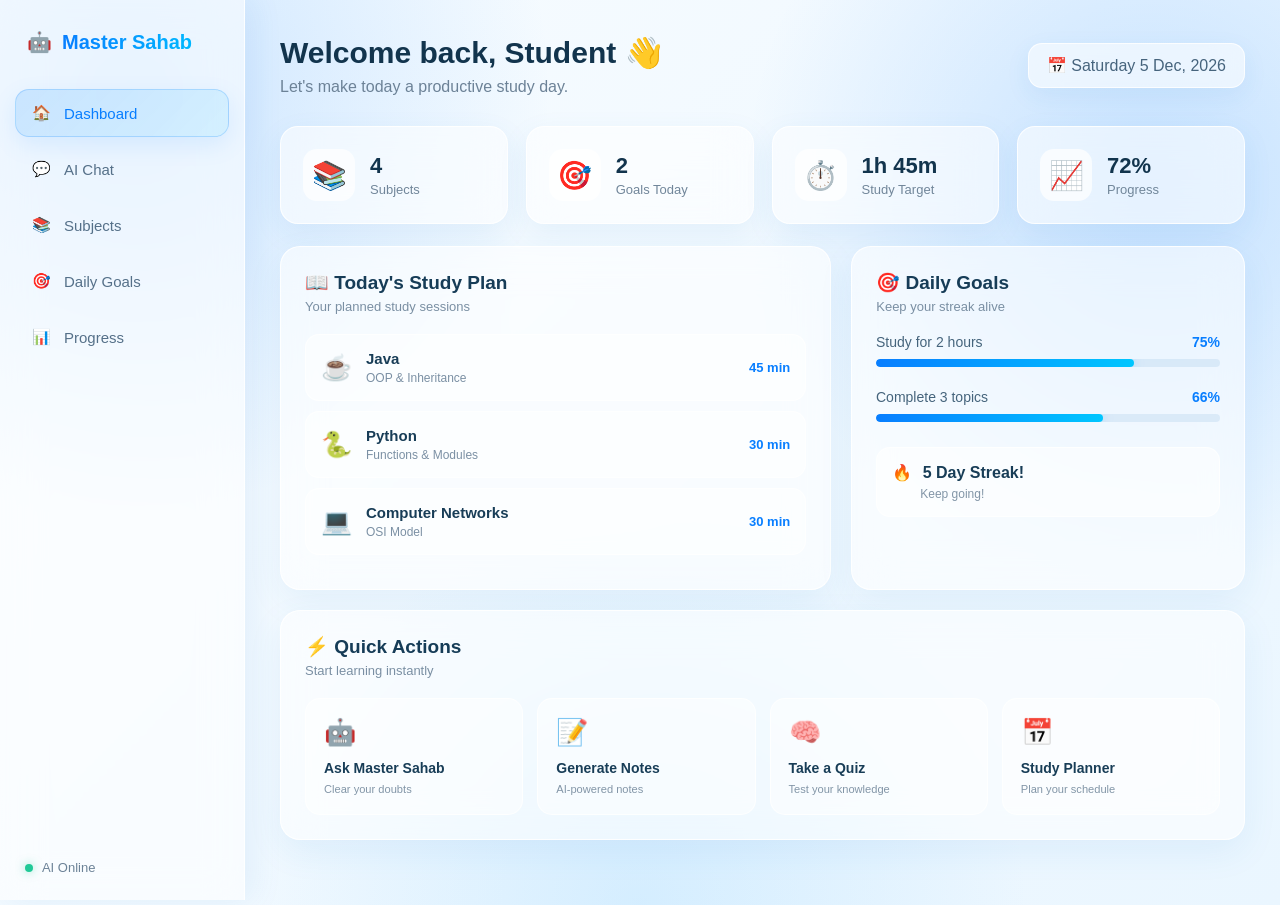
==== frontend/index.html @ d3a6ce85 "Initial commit - Master Sahab AI Student Assistant" ====
<!DOCTYPE html>
<html lang="en">
<head>
    <meta charset="UTF-8">
    <meta name="viewport" content="width=device-width, initial-scale=1.0">
    <title>Master Sahab - AI Student Assistant</title>
    <link rel="stylesheet" href="style.css">
</head>

<body>

<div class="app">

    <!-- SIDEBAR -->
    <aside class="sidebar">

        <div class="logo">
            🤖
            <span>Master Sahab</span>
        </div>

        <nav>
            <button class="nav-item active" onclick="showPage('dashboard', this)">
                🏠 <span>Dashboard</span>
            </button>

            <button class="nav-item" onclick="showPage('chat', this)">
                💬 <span>AI Chat</span>
            </button>

            <button class="nav-item" onclick="showPage('subjects', this)">
                📚 <span>Subjects</span>
            </button>

            <button class="nav-item" onclick="showPage('goals', this)">
                🎯 <span>Daily Goals</span>
            </button>

            <button class="nav-item" onclick="showPage('progress', this)">
                📊 <span>Progress</span>
            </button>
        </nav>

        <div class="sidebar-bottom">
            <div class="online-small">
                <span></span> AI Online
            </div>
        </div>

    </aside>


    <!-- MAIN CONTENT -->
    <main class="main-content">

        <!-- DASHBOARD -->
        <section id="dashboard-page" class="page active-page">

            <header class="dashboard-header">
                <div>
                    <h1>Welcome back, Student 👋</h1>
                    <p>Let's make today a productive study day.</p>
                </div>

                <div class="date-box">
                    📅 <span id="today-date"></span>
                </div>
            </header>


            <!-- STAT CARDS -->
            <div class="stats-grid">

                <div class="stat-card">
                    <div class="stat-icon">📚</div>
                    <div>
                        <h3>4</h3>
                        <p>Subjects</p>
                    </div>
                </div>

                <div class="stat-card">
                    <div class="stat-icon">🎯</div>
                    <div>
                        <h3>2</h3>
                        <p>Goals Today</p>
                    </div>
                </div>

                <div class="stat-card">
                    <div class="stat-icon">⏱️</div>
                    <div>
                        <h3>1h 45m</h3>
                        <p>Study Target</p>
                    </div>
                </div>

                <div class="stat-card">
                    <div class="stat-icon">📈</div>
                    <div>
                        <h3>72%</h3>
                        <p>Progress</p>
                    </div>
                </div>

            </div>


            <!-- DASHBOARD GRID -->
            <div class="dashboard-grid">

                <!-- TODAY PLAN -->
                <div class="dashboard-card study-plan">

                    <div class="card-header">
                        <div>
                            <h2>📖 Today's Study Plan</h2>
                            <p>Your planned study sessions</p>
                        </div>
                    </div>

                    <div class="study-item">
                        <div class="subject-icon">☕</div>
                        <div class="study-info">
                            <h3>Java</h3>
                            <p>OOP & Inheritance</p>
                        </div>
                        <div class="study-time">45 min</div>
                    </div>

                    <div class="study-item">
                        <div class="subject-icon">🐍</div>
                        <div class="study-info">
                            <h3>Python</h3>
                            <p>Functions & Modules</p>
                        </div>
                        <div class="study-time">30 min</div>
                    </div>

                    <div class="study-item">
                        <div class="subject-icon">💻</div>
                        <div class="study-info">
                            <h3>Computer Networks</h3>
                            <p>OSI Model</p>
                        </div>
                        <div class="study-time">30 min</div>
                    </div>

                </div>


                <!-- DAILY GOALS -->
                <div class="dashboard-card">

                    <div class="card-header">
                        <div>
                            <h2>🎯 Daily Goals</h2>
                            <p>Keep your streak alive</p>
                        </div>
                    </div>

                    <div class="goal">
                        <div class="goal-top">
                            <span>Study for 2 hours</span>
                            <strong>75%</strong>
                        </div>

                        <div class="progress-bar">
                            <div class="progress-fill" style="width:75%"></div>
                        </div>
                    </div>

                    <div class="goal">
                        <div class="goal-top">
                            <span>Complete 3 topics</span>
                            <strong>66%</strong>
                        </div>

                        <div class="progress-bar">
                            <div class="progress-fill" style="width:66%"></div>
                        </div>
                    </div>

                    <div class="streak">
                        🔥 <strong>5 Day Streak!</strong>
                        <span>Keep going!</span>
                    </div>

                </div>

            </div>


            <!-- QUICK ACTIONS -->
            <div class="dashboard-card quick-actions">

                <div class="card-header">
                    <div>
                        <h2>⚡ Quick Actions</h2>
                        <p>Start learning instantly</p>
                    </div>
                </div>

                <div class="action-grid">

                    <button onclick="showPage('chat')">
                        <span>🤖</span>
                        <strong>Ask Master Sahab</strong>
                        <small>Clear your doubts</small>
                    </button>

                    <button>
                        <span>📝</span>
                        <strong>Generate Notes</strong>
                        <small>AI-powered notes</small>
                    </button>

                    <button>
                        <span>🧠</span>
                        <strong>Take a Quiz</strong>
                        <small>Test your knowledge</small>
                    </button>

                    <button>
                        <span>📅</span>
                        <strong>Study Planner</strong>
                        <small>Plan your schedule</small>
                    </button>

                </div>

            </div>

        </section>


        <!-- CHAT PAGE -->
        <section id="chat-page" class="page">

            <div class="chat-wrapper">

                <header class="chat-header">
                    <div>
                        <h1>🤖 Master Sahab</h1>
                        <p><span class="online-dot"></span> AI Tutor Online</p>
                    </div>

                    <button class="clear-btn" onclick="clearChat()">
                        🗑 Clear
                    </button>
                </header>


                <div id="chat-box" class="chat-box"></div>


                <div class="input-area">

                    <div class="plus-menu-container">

                        <button id="plus-btn" class="plus-btn"
                            onclick="togglePlusMenu()">+</button>

                        <div id="plus-menu" class="plus-menu">

                            <button class="menu-option"
                                onclick="startVoiceInput(); closePlusMenu();">
                                <span class="menu-icon">🎤</span>
                                <span>Voice</span>
                            </button>

                            <button class="menu-option"
                                onclick="document.getElementById('photo-input').click(); closePlusMenu();">
                                <span class="menu-icon">📷</span>
                                <span>Photo</span>
                            </button>

                            <button class="menu-option"
                                onclick="document.getElementById('document-input').click(); closePlusMenu();">
                                <span class="menu-icon">📄</span>
                                <span>Document</span>
                            </button>

                        </div>

                    </div>


                    <input type="file"
                        id="photo-input"
                        accept="image/*"
                        hidden>

                    <input type="file"
                        id="document-input"
                        accept=".pdf,.doc,.docx,.txt"
                        hidden>


                    <input
                        type="text"
                        id="message"
                        placeholder="Ask Master Sahab anything..."
                        autocomplete="off">

                    <button id="send-btn" onclick="sendMessage()">
                        ➤
                    </button>

                </div>

            </div>

        </section>


        <!-- SUBJECTS PAGE -->
        <section id="subjects-page" class="page">

            <div class="simple-page-header">
                <h1>📚 My Subjects</h1>
                <p>Manage your subjects and topics.</p>
            </div>

            <div class="subject-grid">

                <div class="subject-card">
                    <span>☕</span>
                    <h2>Java</h2>
                    <p>12 Topics</p>
                </div>

                <div class="subject-card">
                    <span>🐍</span>
                    <h2>Python</h2>
                    <p>15 Topics</p>
                </div>

                <div class="subject-card">
                    <span>💻</span>
                    <h2>Computer Networks</h2>
                    <p>10 Topics</p>
                </div>

                <div class="subject-card">
                    <span>🗄️</span>
                    <h2>DBMS</h2>
                    <p>14 Topics</p>
                </div>

            </div>

        </section>


        <!-- GOALS PAGE -->
        <section id="goals-page" class="page">

            <div class="simple-page-header">
                <h1>🎯 Daily Goals</h1>
                <p>Track what you want to accomplish today.</p>
            </div>

            <div class="dashboard-card">

                <div class="large-goal">
                    <span>📖</span>
                    <div>
                        <h2>Study for 2 hours</h2>
                        <p>1 hour 30 minutes completed</p>
                    </div>
                    <strong>75%</strong>
                </div>

                <div class="progress-bar large">
                    <div class="progress-fill" style="width:75%"></div>
                </div>

            </div>

        </section>


        <!-- PROGRESS PAGE -->
        <section id="progress-page" class="page">

            <div class="simple-page-header">
                <h1>📊 My Progress</h1>
                <p>See how your learning is going.</p>
            </div>

            <div class="progress-cards">

                <div class="progress-stat">
                    <span>📚</span>
                    <h2>51</h2>
                    <p>Topics Completed</p>
                </div>

                <div class="progress-stat">
                    <span>⏱️</span>
                    <h2>28h</h2>
                    <p>Total Study Time</p>
                </div>

                <div class="progress-stat">
                    <span>🔥</span>
                    <h2>5</h2>
                    <p>Current Streak</p>
                </div>

            </div>

        </section>

    </main>

</div>


<script src="script.js"></script>

</body>
</html>
---- frontend/style.css ----
* {
    margin: 0;
    padding: 0;
    box-sizing: border-box;
}

body {
    font-family: "Segoe UI", Arial, sans-serif;
    color: #102a43;
    min-height: 100vh;

    /* White + Blue Background */
    background:
        radial-gradient(circle at 10% 10%, rgba(72, 160, 255, 0.25), transparent 30%),
        radial-gradient(circle at 90% 20%, rgba(0, 119, 255, 0.18), transparent 30%),
        radial-gradient(circle at 50% 100%, rgba(120, 200, 255, 0.22), transparent 35%),
        linear-gradient(135deg, #f8fcff, #eaf6ff);

    overflow-x: hidden;
}

button {
    font-family: inherit;
    cursor: pointer;
}


/* ================= APP ================= */

.app {
    display: flex;
    min-height: 100vh;
}


/* ================= SIDEBAR ================= */

.sidebar {
    width: 245px;
    min-height: 100vh;
    position: fixed;
    left: 0;
    top: 0;
    bottom: 0;

    background: rgba(255, 255, 255, 0.55);
    backdrop-filter: blur(20px);
    -webkit-backdrop-filter: blur(20px);

    border-right: 1px solid rgba(255, 255, 255, 0.8);
    box-shadow: 8px 0 30px rgba(30, 120, 200, 0.08);

    padding: 25px 15px;
    z-index: 100;
}

.logo {
    display: flex;
    align-items: center;
    gap: 10px;
    font-size: 20px;
    font-weight: 700;
    padding: 5px 12px 35px;
}

.logo span {
    background: linear-gradient(90deg, #087eff, #00b7ff);
    -webkit-background-clip: text;
    -webkit-text-fill-color: transparent;
}

nav {
    display: flex;
    flex-direction: column;
    gap: 8px;
}

.nav-item {
    border: 1px solid transparent;
    background: transparent;
    color: #557089;

    padding: 14px 16px;
    border-radius: 14px;

    text-align: left;
    font-size: 15px;

    display: flex;
    gap: 13px;
    align-items: center;

    transition: all 0.25s ease;
}

.nav-item:hover {
    background: rgba(255, 255, 255, 0.65);
    border-color: rgba(0, 140, 255, 0.15);
    color: #087eff;
    transform: translateX(3px);
}

.nav-item.active {
    background: linear-gradient(
        135deg,
        rgba(0, 132, 255, 0.15),
        rgba(0, 190, 255, 0.10)
    );

    border-color: rgba(0, 132, 255, 0.20);
    color: #087eff;

    box-shadow: 0 8px 25px rgba(0, 130, 255, 0.10);
}

.sidebar-bottom {
    position: absolute;
    bottom: 25px;
    left: 25px;
}

.online-small {
    color: #6c8297;
    font-size: 13px;
}

.online-small span {
    display: inline-block;
    width: 8px;
    height: 8px;

    background: #20c997;
    border-radius: 50%;
    margin-right: 6px;

    box-shadow: 0 0 10px rgba(32, 201, 151, 0.5);
}


/* ================= MAIN ================= */

.main-content {
    margin-left: 245px;
    width: calc(100% - 245px);
    min-height: 100vh;
    padding: 35px;
}

.page {
    display: none;
}

.active-page {
    display: block;
}


/* ================= DASHBOARD HEADER ================= */

.dashboard-header {
    display: flex;
    justify-content: space-between;
    align-items: center;
    margin-bottom: 30px;
}

.dashboard-header h1 {
    font-size: 30px;
    color: #12344d;
    margin-bottom: 8px;
}

.dashboard-header p {
    color: #6c8297;
}

.date-box {
    background: rgba(255, 255, 255, 0.55);
    backdrop-filter: blur(15px);
    -webkit-backdrop-filter: blur(15px);

    border: 1px solid rgba(255, 255, 255, 0.8);

    padding: 12px 18px;
    border-radius: 14px;

    color: #46647d;

    box-shadow: 0 8px 25px rgba(40, 130, 200, 0.08);
}


/* ================= STAT CARDS ================= */

.stats-grid {
    display: grid;
    grid-template-columns: repeat(4, 1fr);
    gap: 18px;
    margin-bottom: 22px;
}

.stat-card {
    background: rgba(255, 255, 255, 0.55);
    backdrop-filter: blur(18px);
    -webkit-backdrop-filter: blur(18px);

    border: 1px solid rgba(255, 255, 255, 0.85);

    border-radius: 18px;
    padding: 22px;

    display: flex;
    align-items: center;
    gap: 15px;

    box-shadow: 0 10px 30px rgba(40, 130, 200, 0.08);

    transition: all 0.25s ease;
}

.stat-card:hover {
    transform: translateY(-4px);
    box-shadow: 0 15px 35px rgba(40, 130, 200, 0.14);
}

.stat-icon {
    font-size: 28px;

    width: 52px;
    height: 52px;

    display: flex;
    align-items: center;
    justify-content: center;

    border-radius: 14px;

    background: rgba(255, 255, 255, 0.7);
}

.stat-card h3 {
    font-size: 22px;
    color: #12344d;
    margin-bottom: 3px;
}

.stat-card p {
    color: #71869a;
    font-size: 13px;
}


/* ================= DASHBOARD CARDS ================= */

.dashboard-grid {
    display: grid;
    grid-template-columns: 1.4fr 1fr;
    gap: 20px;
    margin-bottom: 20px;
}

.dashboard-card {
    background: rgba(255, 255, 255, 0.55);

    backdrop-filter: blur(20px);
    -webkit-backdrop-filter: blur(20px);

    border: 1px solid rgba(255, 255, 255, 0.85);

    border-radius: 20px;
    padding: 24px;

    box-shadow: 0 12px 35px rgba(40, 130, 200, 0.08);
}

.card-header {
    margin-bottom: 20px;
}

.card-header h2 {
    font-size: 19px;
    color: #163c57;
    margin-bottom: 5px;
}

.card-header p {
    color: #7a8fa3;
    font-size: 13px;
}


/* ================= STUDY PLAN ================= */

.study-item {
    display: flex;
    align-items: center;
    gap: 14px;

    padding: 15px;
    margin-bottom: 10px;

    background: rgba(255, 255, 255, 0.48);

    border: 1px solid rgba(255, 255, 255, 0.7);

    border-radius: 14px;

    transition: 0.25s;
}

.study-item:hover {
    background: rgba(255, 255, 255, 0.75);
    transform: translateX(3px);
}

.subject-icon {
    font-size: 25px;
}

.study-info {
    flex: 1;
}

.study-info h3 {
    color: #183d57;
    font-size: 15px;
    margin-bottom: 4px;
}

.study-info p {
    color: #7b90a4;
    font-size: 12px;
}

.study-time {
    color: #087eff;
    font-size: 13px;
    font-weight: 600;
}


/* ================= GOALS ================= */

.goal {
    margin-bottom: 22px;
}

.goal-top {
    display: flex;
    justify-content: space-between;

    color: #45647c;
    font-size: 14px;

    margin-bottom: 9px;
}

.goal-top strong {
    color: #087eff;
}

.progress-bar {
    height: 8px;

    background: rgba(0, 100, 180, 0.09);

    border-radius: 10px;
    overflow: hidden;
}

.progress-fill {
    height: 100%;

    background: linear-gradient(
        90deg,
        #087eff,
        #00c6ff
    );

    border-radius: 10px;

    box-shadow: 0 0 12px rgba(0, 150, 255, 0.25);
}

.streak {
    margin-top: 25px;

    padding: 15px;

    border-radius: 14px;

    background: rgba(255, 255, 255, 0.55);

    border: 1px solid rgba(255, 255, 255, 0.7);

    color: #45647c;
}

.streak strong {
    margin-left: 6px;
    color: #183d57;
}

.streak span {
    display: block;

    color: #8295a7;

    font-size: 12px;

    margin-top: 5px;
    margin-left: 28px;
}


/* ================= QUICK ACTIONS ================= */

.quick-actions {
    margin-bottom: 30px;
}

.action-grid {
    display: grid;
    grid-template-columns: repeat(4, 1fr);
    gap: 14px;
}

.action-grid button {
    border: 1px solid rgba(255, 255, 255, 0.75);

    background: rgba(255, 255, 255, 0.48);

    color: #183d57;

    padding: 18px;

    border-radius: 15px;

    text-align: left;

    transition: all 0.25s ease;
}

.action-grid button:hover {
    transform: translateY(-4px);

    background: rgba(255, 255, 255, 0.75);

    border-color: rgba(0, 130, 255, 0.2);

    box-shadow: 0 10px 25px rgba(40, 130, 200, 0.10);
}

.action-grid span {
    display: block;
    font-size: 26px;
    margin-bottom: 12px;
}

.action-grid strong {
    display: block;
    font-size: 14px;
    margin-bottom: 5px;
}

.action-grid small {
    color: #8295a7;
}


/* ================= CHAT ================= */

.chat-wrapper {
    max-width: 1000px;
    margin: auto;

    height: calc(100vh - 70px);

    display: flex;
    flex-direction: column;

    background: rgba(255, 255, 255, 0.38);

    backdrop-filter: blur(20px);
    -webkit-backdrop-filter: blur(20px);

    border: 1px solid rgba(255, 255, 255, 0.75);

    border-radius: 22px;

    padding: 10px 20px 20px;

    box-shadow: 0 15px 40px rgba(40, 130, 200, 0.10);
}

.chat-header {
    display: flex;
    justify-content: space-between;
    align-items: center;

    padding: 15px 5px 20px;
}

.chat-header h1 {
    font-size: 24px;
    color: #123b58;
}

.chat-header p {
    color: #7890a4;
    font-size: 13px;
    margin-top: 4px;
}

.online-dot {
    display: inline-block;

    width: 7px;
    height: 7px;

    background: #20c997;

    border-radius: 50%;
    margin-right: 5px;

    box-shadow: 0 0 8px rgba(32, 201, 151, 0.5);
}

.clear-btn {
    background: rgba(255, 255, 255, 0.55);

    border: 1px solid rgba(255, 255, 255, 0.8);

    color: #587188;

    padding: 9px 14px;

    border-radius: 10px;

    transition: 0.2s;
}

.clear-btn:hover {
    background: rgba(255, 255, 255, 0.8);
    color: #087eff;
}

.chat-box {
    flex: 1;

    overflow-y: auto;

    padding: 15px;
}


/* CHAT MESSAGES */

.message {
    margin-bottom: 15px;

    padding: 13px 16px;

    border-radius: 15px;

    max-width: 78%;

    line-height: 1.5;

    box-shadow: 0 5px 15px rgba(30, 100, 160, 0.05);
}

.user-message {
    margin-left: auto;

    background: linear-gradient(
        135deg,
        rgba(0, 132, 255, 0.15),
        rgba(0, 195, 255, 0.12)
    );

    border: 1px solid rgba(0, 140, 255, 0.12);

    color: #164462;
}

.bot-message {
    background: rgba(255, 255, 255, 0.65);

    border: 1px solid rgba(255, 255, 255, 0.8);

    color: #294b63;
}


/* ================= INPUT ================= */

.input-area {
    display: flex;
    gap: 10px;

    padding-top: 15px;
}

.input-area input[type="text"] {
    flex: 1;

    background: rgba(255, 255, 255, 0.62);

    backdrop-filter: blur(12px);

    border: 1px solid rgba(255, 255, 255, 0.85);

    outline: none;

    color: #183d57;

    padding: 14px;

    border-radius: 13px;

    font-size: 15px;

    box-shadow: inset 0 2px 10px rgba(50, 130, 180, 0.04);
}

.input-area input[type="text"]::placeholder {
    color: #91a4b5;
}

.input-area input[type="text"]:focus {
    border-color: rgba(0, 132, 255, 0.3);

    box-shadow:
        0 0 0 3px rgba(0, 132, 255, 0.06),
        inset 0 2px 10px rgba(50, 130, 180, 0.04);
}

#send-btn {
    width: 52px;

    border: none;

    border-radius: 13px;

    background: linear-gradient(
        135deg,
        #087eff,
        #00b9ff
    );

    color: white;

    font-size: 20px;

    box-shadow: 0 8px 20px rgba(0, 130, 255, 0.20);

    transition: 0.2s;
}

#send-btn:hover {
    transform: translateY(-2px);

    box-shadow: 0 12px 25px rgba(0, 130, 255, 0.28);
}


/* ================= PLUS MENU ================= */

.plus-menu-container {
    position: relative;
}

.plus-btn {
    width: 48px;
    height: 48px;

    border-radius: 13px;

    border: 1px solid rgba(255, 255, 255, 0.8);

    background: rgba(255, 255, 255, 0.60);

    color: #087eff;

    font-size: 26px;

    transition: 0.2s;
}

.plus-btn:hover {
    background: rgba(255, 255, 255, 0.85);

    transform: rotate(90deg);
}

.plus-menu {
    position: absolute;

    bottom: 58px;
    left: 0;

    width: 160px;

    padding: 8px;

    background: rgba(255, 255, 255, 0.88);

    backdrop-filter: blur(20px);
    -webkit-backdrop-filter: blur(20px);

    border: 1px solid rgba(255, 255, 255, 0.9);

    border-radius: 14px;

    display: none;

    box-shadow: 0 15px 40px rgba(30, 100, 160, 0.15);
}

.plus-menu.show {
    display: block;
}

.menu-option {
    width: 100%;

    border: none;

    background: transparent;

    color: #31546d;

    padding: 11px;

    border-radius: 9px;

    display: flex;

    align-items: center;

    gap: 10px;

    text-align: left;
}

.menu-option:hover {
    background: rgba(0, 132, 255, 0.08);

    color: #087eff;
}

.menu-icon {
    font-size: 18px;
}


/* ================= OTHER PAGES ================= */

.simple-page-header {
    margin-bottom: 30px;
}

.simple-page-header h1 {
    font-size: 30px;
    color: #123b58;
    margin-bottom: 8px;
}

.simple-page-header p {
    color: #71869a;
}

.subject-grid {
    display: grid;

    grid-template-columns: repeat(4, 1fr);

    gap: 18px;
}

.subject-card {
    background: rgba(255, 255, 255, 0.55);

    backdrop-filter: blur(18px);

    border: 1px solid rgba(255, 255, 255, 0.85);

    border-radius: 18px;

    padding: 25px;

    box-shadow: 0 10px 30px rgba(40, 130, 200, 0.08);

    transition: 0.25s;
}

.subject-card:hover {
    transform: translateY(-4px);
}

.subject-card span {
    font-size: 35px;
}

.subject-card h2 {
    margin: 15px 0 7px;

    font-size: 18px;

    color: #183d57;
}

.subject-card p {
    color: #7b90a4;

    font-size: 13px;
}


/* ================= GOALS PAGE ================= */

.large-goal {
    display: flex;

    align-items: center;

    gap: 18px;

    margin-bottom: 20px;
}

.large-goal span {
    font-size: 35px;
}

.large-goal div {
    flex: 1;
}

.large-goal h2 {
    font-size: 18px;

    color: #183d57;

    margin-bottom: 5px;
}

.large-goal p {
    color: #7b90a4;

    font-size: 13px;
}

.large-goal strong {
    color: #087eff;

    font-size: 18px;
}

.progress-bar.large {
    height: 12px;
}


/* ================= PROGRESS ================= */

.progress-cards {
    display: grid;

    grid-template-columns: repeat(3, 1fr);

    gap: 20px;
}

.progress-stat {
    background: rgba(255, 255, 255, 0.55);

    backdrop-filter: blur(18px);

    border: 1px solid rgba(255, 255, 255, 0.85);

    border-radius: 18px;

    padding: 30px;

    text-align: center;

    box-shadow: 0 10px 30px rgba(40, 130, 200, 0.08);
}

.progress-stat span {
    font-size: 35px;
}

.progress-stat h2 {
    font-size: 30px;

    color: #123b58;

    margin: 12px 0 5px;
}

.progress-stat p {
    color: #7b90a4;
}


/* ================= SCROLLBAR ================= */

::-webkit-scrollbar {
    width: 7px;
}

::-webkit-scrollbar-track {
    background: transparent;
}

::-webkit-scrollbar-thumb {
    background: rgba(0, 130, 255, 0.20);
    border-radius: 10px;
}


/* ================= MOBILE ================= */

@media (max-width: 900px) {

    .sidebar {
        width: 75px;
    }

    .logo span,
    .nav-item span {
        display: none;
    }

    .logo {
        justify-content: center;

        padding-left: 0;
        padding-right: 0;
    }

    .nav-item {
        justify-content: center;

        font-size: 20px;
    }

    .main-content {
        margin-left: 75px;

        width: calc(100% - 75px);

        padding: 20px;
    }

    .stats-grid {
        grid-template-columns: repeat(2, 1fr);
    }

    .dashboard-grid {
        grid-template-columns: 1fr;
    }

    .action-grid {
        grid-template-columns: repeat(2, 1fr);
    }

    .subject-grid {
        grid-template-columns: repeat(2, 1fr);
    }
}


@media (max-width: 600px) {

    .main-content {
        padding: 12px;
    }

    .dashboard-header {
        display: block;
    }

    .dashboard-header h1 {
        font-size: 24px;
    }

    .date-box {
        margin-top: 15px;

        display: inline-block;
    }

    .stats-grid {
        grid-template-columns: 1fr;
    }

    .action-grid,
    .subject-grid,
    .progress-cards {
        grid-template-columns: 1fr;
    }

    .chat-wrapper {
        height: calc(100vh - 25px);

        padding-left: 10px;
        padding-right: 10px;
    }

    .message {
        max-width: 90%;
    }
}
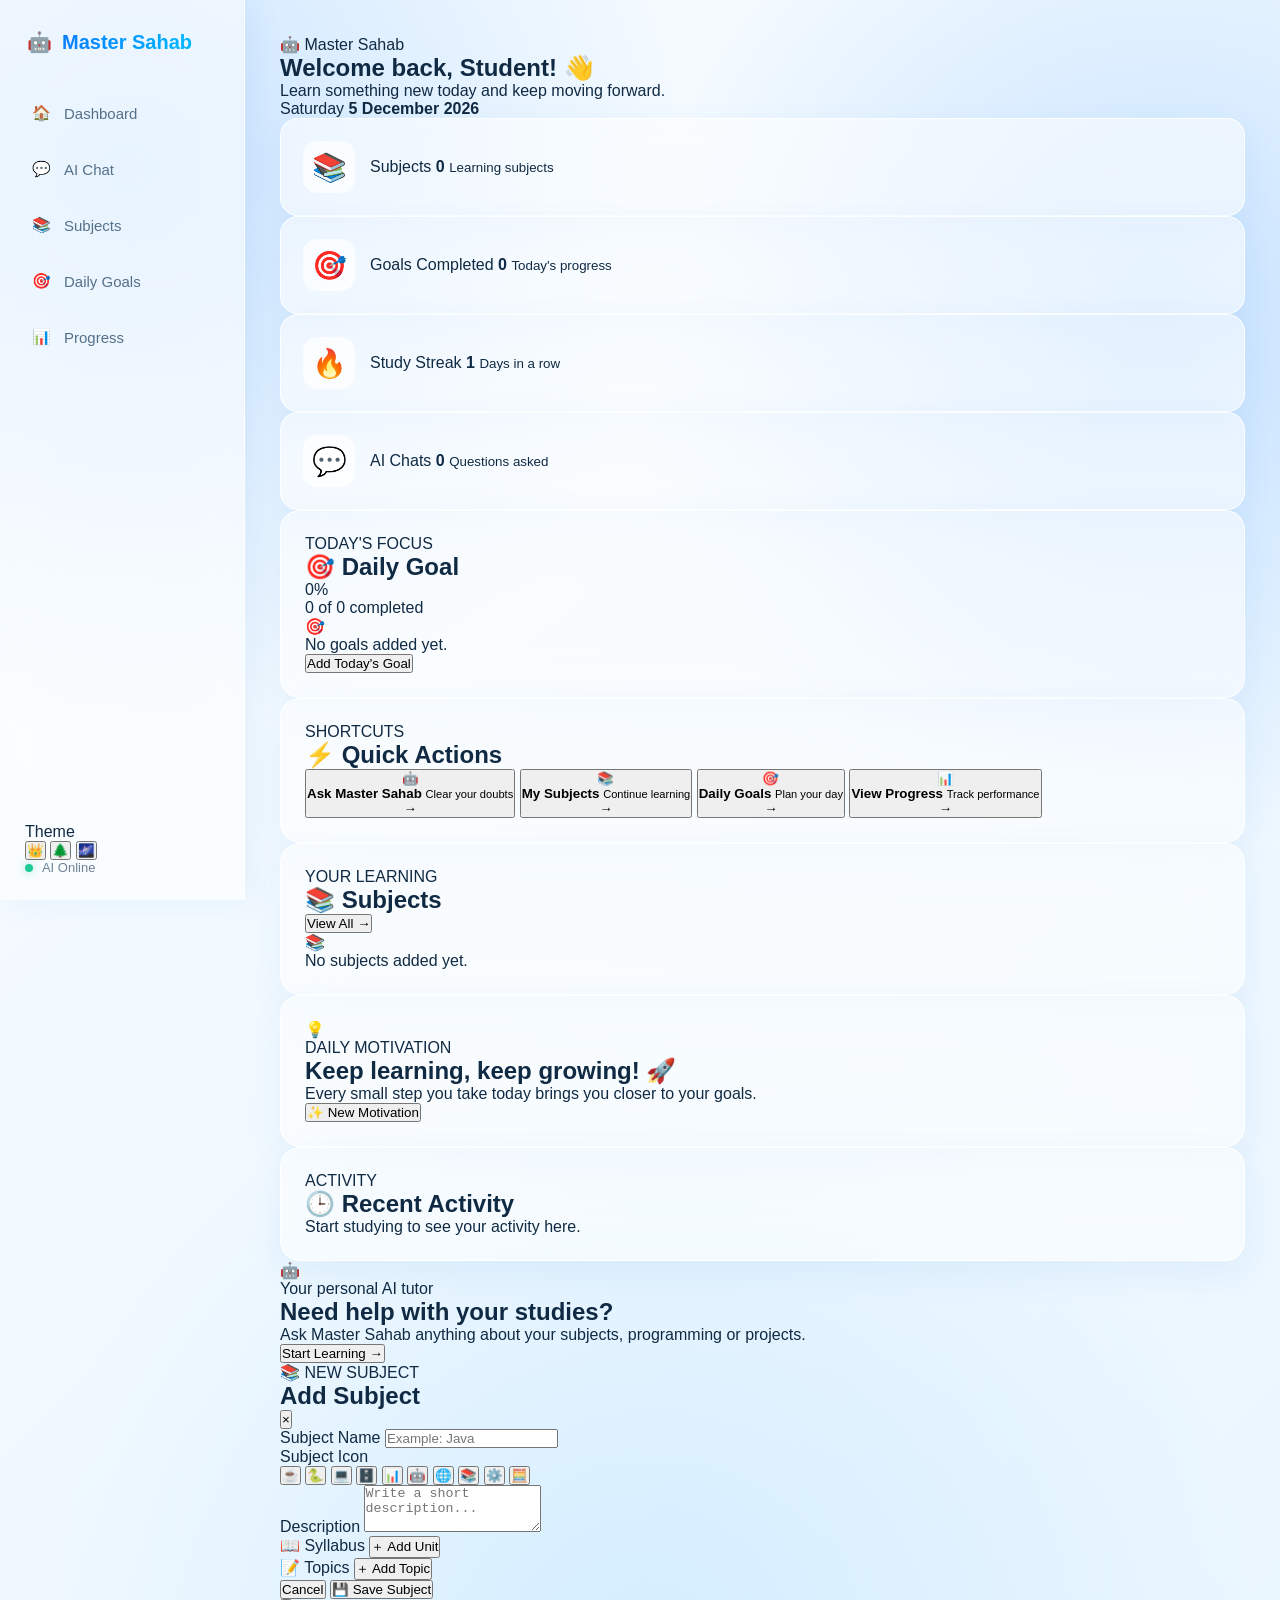
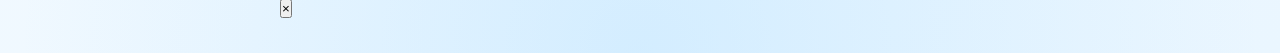
==== commit 546cfafe: "Update Master Sahab" ====
--- a/frontend/index.html
+++ b/frontend/index.html
@@ -1,424 +1,1342 @@
 <!DOCTYPE html>
 <html lang="en">
+
 <head>
+
     <meta charset="UTF-8">
-    <meta name="viewport" content="width=device-width, initial-scale=1.0">
+
+    <meta
+        name="viewport"
+        content="width=device-width, initial-scale=1.0">
+
     <title>Master Sahab - AI Student Assistant</title>
+
+    <link rel="preconnect" href="https://fonts.googleapis.com">
+    <link rel="preconnect" href="https://fonts.gstatic.com" crossorigin>
+    <link href="https://fonts.googleapis.com/css2?family=Plus+Jakarta+Sans:wght@400;500;600;700;800&family=Outfit:wght@500;600;700&display=swap" rel="stylesheet">
+
     <link rel="stylesheet" href="style.css">
+
 </head>
 
+
 <body>
 
+
 <div class="app">
 
-    <!-- SIDEBAR -->
+
+    <!-- =====================================================
+         SIDEBAR
+    ====================================================== -->
+
     <aside class="sidebar">
 
         <div class="logo">
+
             🤖
-            <span>Master Sahab</span>
+
+            <span>
+                Master Sahab
+            </span>
+
         </div>
 
+
         <nav>
-            <button class="nav-item active" onclick="showPage('dashboard', this)">
-                🏠 <span>Dashboard</span>
+
+            <button
+                class="nav-item active"
+                onclick="showPage('dashboard', this)">
+
+                🏠
+                <span>
+                    Dashboard
+                </span>
+
             </button>
 
-            <button class="nav-item" onclick="showPage('chat', this)">
-                💬 <span>AI Chat</span>
+
+            <button
+                class="nav-item"
+                onclick="showPage('chat', this)">
+
+                💬
+                <span>
+                    AI Chat
+                </span>
+
             </button>
 
-            <button class="nav-item" onclick="showPage('subjects', this)">
-                📚 <span>Subjects</span>
+
+            <button
+                class="nav-item"
+                onclick="showPage('subjects', this)">
+
+                📚
+                <span>
+                    Subjects
+                </span>
+
             </button>
 
-            <button class="nav-item" onclick="showPage('goals', this)">
-                🎯 <span>Daily Goals</span>
+
+            <button
+                class="nav-item"
+                onclick="showPage('goals', this)">
+
+                🎯
+                <span>
+                    Daily Goals
+                </span>
+
             </button>
 
-            <button class="nav-item" onclick="showPage('progress', this)">
-                📊 <span>Progress</span>
+
+            <button
+                class="nav-item"
+                onclick="showPage('progress', this)">
+
+                📊
+                <span>
+                    Progress
+                </span>
+
             </button>
+
         </nav>
 
+
         <div class="sidebar-bottom">
+
+            <div class="theme-switcher">
+                <span class="theme-label">Theme</span>
+                <div class="theme-options">
+                    <button type="button" class="theme-opt active" onclick="setAppTheme('royal')" title="Imperial Royal (Indigo & Gold)">👑</button>
+                    <button type="button" class="theme-opt" onclick="setAppTheme('emerald')" title="Emerald Scholar (Ivy & Gold)">🌲</button>
+                    <button type="button" class="theme-opt" onclick="setAppTheme('obsidian')" title="Obsidian Luxe (Midnight Dark)">🌌</button>
+                </div>
+            </div>
+
             <div class="online-small">
-                <span></span> AI Online
-            </div>
+
+                <span></span>
+
+                AI Online
+
+            </div>
+
         </div>
 
     </aside>
 
 
-    <!-- MAIN CONTENT -->
+
+    <!-- =====================================================
+         MAIN CONTENT
+    ====================================================== -->
+
     <main class="main-content">
 
-        <!-- DASHBOARD -->
-        <section id="dashboard-page" class="page active-page">
-
-            <header class="dashboard-header">
-                <div>
-                    <h1>Welcome back, Student 👋</h1>
-                    <p>Let's make today a productive study day.</p>
-                </div>
-
-                <div class="date-box">
-                    📅 <span id="today-date"></span>
-                </div>
-            </header>
-
-
-            <!-- STAT CARDS -->
-            <div class="stats-grid">
-
-                <div class="stat-card">
-                    <div class="stat-icon">📚</div>
-                    <div>
-                        <h3>4</h3>
-                        <p>Subjects</p>
-                    </div>
-                </div>
-
-                <div class="stat-card">
-                    <div class="stat-icon">🎯</div>
-                    <div>
-                        <h3>2</h3>
-                        <p>Goals Today</p>
-                    </div>
-                </div>
-
-                <div class="stat-card">
-                    <div class="stat-icon">⏱️</div>
-                    <div>
-                        <h3>1h 45m</h3>
-                        <p>Study Target</p>
-                    </div>
-                </div>
-
-                <div class="stat-card">
-                    <div class="stat-icon">📈</div>
-                    <div>
-                        <h3>72%</h3>
-                        <p>Progress</p>
-                    </div>
-                </div>
-
-            </div>
-
-
-            <!-- DASHBOARD GRID -->
-            <div class="dashboard-grid">
-
-                <!-- TODAY PLAN -->
-                <div class="dashboard-card study-plan">
-
-                    <div class="card-header">
+
+
+        <!-- =================================================
+             DASHBOARD
+        ================================================== -->
+
+        <section
+            id="dashboard-page"
+            class="page active-page">
+
+
+            <!-- Welcome Header -->
+
+            <div class="dashboard-welcome">
+
+                <div class="welcome-content">
+
+                    <span class="welcome-badge">
+                        🤖 Master Sahab
+                    </span>
+
+                    <h1>
+                        Welcome back, Student! 👋
+                    </h1>
+
+                    <p>
+                        Learn something new today and keep moving forward.
+                    </p>
+
+                </div>
+
+
+                <div class="welcome-date">
+
+                    <span id="dashboard-day">
+                        Today
+                    </span>
+
+                    <strong id="dashboard-date"></strong>
+
+                </div>
+
+            </div>
+
+
+
+            <!-- =================================================
+                 STAT CARDS
+            ================================================== -->
+
+            <div class="dashboard-stats">
+
+
+                <div class="stat-card stat-blue">
+
+                    <div class="stat-icon">
+                        📚
+                    </div>
+
+                    <div class="stat-info">
+
+                        <span>
+                            Subjects
+                        </span>
+
+                        <strong id="dashboard-subject-count">
+                            0
+                        </strong>
+
+                        <small>
+                            Learning subjects
+                        </small>
+
+                    </div>
+
+                </div>
+
+
+
+                <div class="stat-card stat-green">
+
+                    <div class="stat-icon">
+                        🎯
+                    </div>
+
+                    <div class="stat-info">
+
+                        <span>
+                            Goals Completed
+                        </span>
+
+                        <strong id="dashboard-goal-count">
+                            0
+                        </strong>
+
+                        <small>
+                            Today's progress
+                        </small>
+
+                    </div>
+
+                </div>
+
+
+
+                <div class="stat-card stat-orange">
+
+                    <div class="stat-icon">
+                        🔥
+                    </div>
+
+                    <div class="stat-info">
+
+                        <span>
+                            Study Streak
+                        </span>
+
+                        <strong id="dashboard-streak">
+                            1
+                        </strong>
+
+                        <small>
+                            Days in a row
+                        </small>
+
+                    </div>
+
+                </div>
+
+
+
+                <div class="stat-card stat-purple">
+
+                    <div class="stat-icon">
+                        💬
+                    </div>
+
+                    <div class="stat-info">
+
+                        <span>
+                            AI Chats
+                        </span>
+
+                        <strong id="dashboard-chat-count">
+                            0
+                        </strong>
+
+                        <small>
+                            Questions asked
+                        </small>
+
+                    </div>
+
+                </div>
+
+            </div>
+
+
+
+            <!-- =================================================
+                 MAIN DASHBOARD GRID
+            ================================================== -->
+
+            <div class="dashboard-main-grid">
+
+
+                <!-- DAILY GOAL -->
+
+                <div class="dashboard-card today-goal-card">
+
+                    <div class="card-heading">
+
                         <div>
-                            <h2>📖 Today's Study Plan</h2>
-                            <p>Your planned study sessions</p>
+
+                            <span class="card-label">
+                                TODAY'S FOCUS
+                            </span>
+
+                            <h2>
+                                🎯 Daily Goal
+                            </h2>
+
                         </div>
-                    </div>
-
-                    <div class="study-item">
-                        <div class="subject-icon">☕</div>
-                        <div class="study-info">
-                            <h3>Java</h3>
-                            <p>OOP & Inheritance</p>
+
+
+                        <span
+                            class="goal-percentage"
+                            id="goal-percentage">
+
+                            0%
+
+                        </span>
+
+                    </div>
+
+
+                    <div class="goal-progress-wrapper">
+
+                        <div class="goal-progress">
+
+                            <div
+                                id="dashboard-goal-progress"
+                                class="goal-progress-fill">
+                            </div>
+
                         </div>
-                        <div class="study-time">45 min</div>
-                    </div>
-
-                    <div class="study-item">
-                        <div class="subject-icon">🐍</div>
-                        <div class="study-info">
-                            <h3>Python</h3>
-                            <p>Functions & Modules</p>
+
+
+                        <span id="goal-progress-text">
+                            0 of 0 completed
+                        </span>
+
+                    </div>
+
+
+                    <div
+                        id="dashboard-goal-list"
+                        class="dashboard-goal-list">
+
+
+                        <div class="dashboard-empty">
+
+                            <span>
+                                🎯
+                            </span>
+
+                            <p>
+                                No goals added yet.
+                            </p>
+
+                            <button
+                                onclick="showPage('goals')">
+
+                                Add Today's Goal
+
+                            </button>
+
                         </div>
-                        <div class="study-time">30 min</div>
-                    </div>
-
-                    <div class="study-item">
-                        <div class="subject-icon">💻</div>
-                        <div class="study-info">
-                            <h3>Computer Networks</h3>
-                            <p>OSI Model</p>
+
+                    </div>
+
+                </div>
+
+
+
+                <!-- QUICK ACTIONS -->
+
+                <div class="dashboard-card quick-actions-card">
+
+                    <div class="card-heading">
+
+                        <div>
+
+                            <span class="card-label">
+                                SHORTCUTS
+                            </span>
+
+                            <h2>
+                                ⚡ Quick Actions
+                            </h2>
+
                         </div>
-                        <div class="study-time">30 min</div>
-                    </div>
-
-                </div>
-
-
-                <!-- DAILY GOALS -->
-                <div class="dashboard-card">
-
-                    <div class="card-header">
+
+                    </div>
+
+
+                    <div class="quick-action-grid">
+
+
+                        <button
+                            class="quick-action"
+                            onclick="showPage('chat')">
+
+                            <span class="quick-action-icon">
+                                🤖
+                            </span>
+
+                            <div>
+
+                                <strong>
+                                    Ask Master Sahab
+                                </strong>
+
+                                <small>
+                                    Clear your doubts
+                                </small>
+
+                            </div>
+
+                            <span class="action-arrow">
+                                →
+                            </span>
+
+                        </button>
+
+
+
+                        <button
+                            class="quick-action"
+                            onclick="showPage('subjects')">
+
+                            <span class="quick-action-icon">
+                                📚
+                            </span>
+
+                            <div>
+
+                                <strong>
+                                    My Subjects
+                                </strong>
+
+                                <small>
+                                    Continue learning
+                                </small>
+
+                            </div>
+
+                            <span class="action-arrow">
+                                →
+                            </span>
+
+                        </button>
+
+
+
+                        <button
+                            class="quick-action"
+                            onclick="showPage('goals')">
+
+                            <span class="quick-action-icon">
+                                🎯
+                            </span>
+
+                            <div>
+
+                                <strong>
+                                    Daily Goals
+                                </strong>
+
+                                <small>
+                                    Plan your day
+                                </small>
+
+                            </div>
+
+                            <span class="action-arrow">
+                                →
+                            </span>
+
+                        </button>
+
+
+
+                        <button
+                            class="quick-action"
+                            onclick="showPage('progress')">
+
+                            <span class="quick-action-icon">
+                                📊
+                            </span>
+
+                            <div>
+
+                                <strong>
+                                    View Progress
+                                </strong>
+
+                                <small>
+                                    Track performance
+                                </small>
+
+                            </div>
+
+                            <span class="action-arrow">
+                                →
+                            </span>
+
+                        </button>
+
+
+                    </div>
+
+                </div>
+
+            </div>
+
+
+
+            <!-- =================================================
+                 LOWER DASHBOARD
+            ================================================== -->
+
+            <div class="dashboard-bottom-grid">
+
+
+                <!-- SUBJECTS -->
+
+                <div class="dashboard-card subjects-overview-card">
+
+                    <div class="card-heading">
+
                         <div>
-                            <h2>🎯 Daily Goals</h2>
-                            <p>Keep your streak alive</p>
+
+                            <span class="card-label">
+                                YOUR LEARNING
+                            </span>
+
+                            <h2>
+                                📚 Subjects
+                            </h2>
+
                         </div>
-                    </div>
-
-                    <div class="goal">
-                        <div class="goal-top">
-                            <span>Study for 2 hours</span>
-                            <strong>75%</strong>
+
+
+                        <button
+                            class="view-all-btn"
+                            onclick="showPage('subjects')">
+
+                            View All →
+
+                        </button>
+
+                    </div>
+
+
+                    <div
+                        id="dashboard-subjects"
+                        class="dashboard-subjects">
+
+                        <div class="dashboard-empty">
+
+                            <span>
+                                📚
+                            </span>
+
+                            <p>
+                                No subjects added yet.
+                            </p>
+
                         </div>
 
-                        <div class="progress-bar">
-                            <div class="progress-fill" style="width:75%"></div>
+                    </div>
+
+                </div>
+
+
+
+                <!-- MOTIVATION -->
+
+                <div class="dashboard-card motivation-card">
+
+                    <div class="motivation-icon">
+                        💡
+                    </div>
+
+                    <span class="card-label">
+                        DAILY MOTIVATION
+                    </span>
+
+                    <h2 id="dashboard-motivation">
+                        Keep learning, keep growing! 🚀
+                    </h2>
+
+                    <p>
+                        Every small step you take today
+                        brings you closer to your goals.
+                    </p>
+
+                    <button
+                        class="motivation-btn"
+                        onclick="changeMotivation()">
+
+                        ✨ New Motivation
+
+                    </button>
+
+                </div>
+
+
+
+                <!-- RECENT ACTIVITY -->
+
+                <div class="dashboard-card activity-card">
+
+                    <div class="card-heading">
+
+                        <div>
+
+                            <span class="card-label">
+                                ACTIVITY
+                            </span>
+
+                            <h2>
+                                🕒 Recent Activity
+                            </h2>
+
                         </div>
-                    </div>
-
-                    <div class="goal">
-                        <div class="goal-top">
-                            <span>Complete 3 topics</span>
-                            <strong>66%</strong>
+
+                    </div>
+
+
+                    <div
+                        id="dashboard-activity"
+                        class="dashboard-activity">
+
+                        <div class="activity-empty">
+                            No recent activity yet.
                         </div>
 
-                        <div class="progress-bar">
-                            <div class="progress-fill" style="width:66%"></div>
+                    </div>
+
+                </div>
+
+
+            </div>
+
+
+
+            <!-- =================================================
+                 AI BANNER
+            ================================================== -->
+
+            <div class="dashboard-ai-banner">
+
+                <div class="ai-banner-icon">
+                    🤖
+                </div>
+
+
+                <div class="ai-banner-text">
+
+                    <span>
+                        Your personal AI tutor
+                    </span>
+
+                    <h2>
+                        Need help with your studies?
+                    </h2>
+
+                    <p>
+                        Ask Master Sahab anything about
+                        your subjects, programming or projects.
+                    </p>
+
+                </div>
+
+
+                <button
+                    class="ai-banner-btn"
+                    onclick="showPage('chat')">
+
+                    Start Learning
+
+                    <span>
+                        →
+                    </span>
+
+                </button>
+
+            </div>
+
+
+        </section>
+
+
+
+        <!-- =====================================================
+             AI CHAT PAGE
+        ====================================================== -->
+
+        <section
+            id="chat-page"
+            class="page">
+
+
+            <!-- IMPORTANT:
+                 HISTORY + CHAT ARE INSIDE CHAT-LAYOUT
+            -->
+
+            <div class="chat-layout">
+
+
+                <!-- =============================================
+                     LEFT SIDE - CHAT HISTORY
+                ============================================== -->
+
+                <aside class="chat-history">
+
+
+                    <div class="history-header">
+
+                        <h2>
+                            💬 Chats
+                        </h2>
+
+
+                        <button
+                            class="new-chat-btn"
+                            onclick="startNewChat()">
+
+                            + New Chat
+
+                        </button>
+
+                    </div>
+
+
+
+                    <!-- SEARCH -->
+
+                    <div class="history-search">
+
+                        <input
+                            type="text"
+                            id="history-search"
+                            placeholder="🔍 Search chats..."
+                            oninput="searchHistory()">
+
+                    </div>
+
+
+
+                    <!-- HISTORY LIST -->
+
+                    <div
+                        id="history-list"
+                        class="history-list">
+                    </div>
+
+
+                </aside>
+
+
+
+                <!-- =============================================
+                     RIGHT SIDE - CHAT AREA
+                ============================================== -->
+
+                <div class="chat-wrapper">
+
+
+                    <!-- CHAT HEADER -->
+
+                    <header class="chat-header">
+
+
+                        <div>
+
+                            <h1>
+                                🤖 Master Sahab
+                            </h1>
+
+
+                            <p>
+
+                                <span class="online-dot"></span>
+
+                                AI Tutor Online
+
+                            </p>
+
                         </div>
-                    </div>
-
-                    <div class="streak">
-                        🔥 <strong>5 Day Streak!</strong>
-                        <span>Keep going!</span>
-                    </div>
-
-                </div>
-
-            </div>
-
-
-            <!-- QUICK ACTIONS -->
-            <div class="dashboard-card quick-actions">
-
-                <div class="card-header">
-                    <div>
-                        <h2>⚡ Quick Actions</h2>
-                        <p>Start learning instantly</p>
-                    </div>
-                </div>
-
-                <div class="action-grid">
-
-                    <button onclick="showPage('chat')">
-                        <span>🤖</span>
-                        <strong>Ask Master Sahab</strong>
-                        <small>Clear your doubts</small>
+
+
+
+                        <div class="chat-header-actions">
+
+
+                            <button
+                                class="clear-btn"
+                                onclick="startNewChat()">
+
+                                ➕ New Chat
+
+                            </button>
+
+
+                        </div>
+
+
+                    </header>
+
+
+
+                    <!-- CHAT MESSAGES -->
+
+                    <div
+                        id="chat-box"
+                        class="chat-box">
+                    </div>
+
+
+
+                    <!-- =========================================
+                         INPUT AREA
+                    ========================================== -->
+
+                    <div class="input-area">
+
+
+                        <!-- PLUS MENU -->
+
+                        <div class="plus-menu-container">
+
+
+                            <button
+                                id="plus-btn"
+                                class="plus-btn"
+                                onclick="togglePlusMenu()">
+
+                                +
+
+                            </button>
+
+
+
+                            <div
+                                id="plus-menu"
+                                class="plus-menu">
+
+
+                                <!-- VOICE -->
+
+                                <button
+                                    class="menu-option"
+                                    onclick="startVoiceInput(); closePlusMenu();">
+
+                                    <span class="menu-icon">
+                                        🎤
+                                    </span>
+
+                                    <span>
+                                        Voice
+                                    </span>
+
+                                </button>
+
+
+
+                                <!-- PHOTO -->
+
+                                <button
+                                    class="menu-option"
+                                    onclick="document.getElementById('photo-input').click(); closePlusMenu();">
+
+                                    <span class="menu-icon">
+                                        📷
+                                    </span>
+
+                                    <span>
+                                        Photo
+                                    </span>
+
+                                </button>
+
+
+
+                                <!-- DOCUMENT -->
+
+                                <button
+                                    class="menu-option"
+                                    onclick="document.getElementById('document-input').click(); closePlusMenu();">
+
+                                    <span class="menu-icon">
+                                        📄
+                                    </span>
+
+                                    <span>
+                                        Document
+                                    </span>
+
+                                </button>
+
+
+                            </div>
+
+                        </div>
+
+
+
+                        <!-- HIDDEN PHOTO INPUT -->
+
+                        <input
+                            type="file"
+                            id="photo-input"
+                            accept="image/*"
+                            hidden>
+
+
+
+                        <!-- HIDDEN DOCUMENT INPUT -->
+
+                        <input
+                            type="file"
+                            id="document-input"
+                            accept=".pdf,.doc,.docx,.txt"
+                            hidden>
+
+
+
+                        <!-- MESSAGE INPUT -->
+
+                        <input
+                            type="text"
+                            id="message"
+                            placeholder="Ask Master Sahab anything..."
+                            autocomplete="off">
+
+
+
+                        <!-- SEND BUTTON -->
+
+                        <button
+                            id="send-btn"
+                            onclick="sendMessage()">
+
+                            ➤
+
+                        </button>
+
+
+                    </div>
+
+
+                </div>
+
+
+            </div>
+
+
+        </section>
+
+
+
+        <!-- =====================================================
+             SUBJECTS PAGE
+        ====================================================== -->
+
+        <!-- =====================================================
+     MASTER SAHAB - SUBJECTS PAGE
+===================================================== -->
+
+<section id="subjects-page" class="page">
+
+    <div class="subjects-header">
+
+        <div>
+            <span class="subjects-badge">📚 STUDY LIBRARY</span>
+
+            <h1>My Subjects</h1>
+
+            <p>
+                Manage your subjects, syllabus and topics in one place.
+            </p>
+        </div>
+
+        <button class="add-subject-main-btn" onclick="openSubjectModal()">
+            <span>＋</span>
+            Add Subject
+        </button>
+
+    </div>
+
+
+    <!-- SUBJECT SEARCH -->
+
+    <div class="subjects-toolbar">
+
+        <div class="subject-search-box">
+
+            <span>🔍</span>
+
+            <input
+                type="text"
+                id="subject-search"
+                placeholder="Search subjects..."
+                oninput="searchSubjects()"
+            >
+
+        </div>
+
+        <div class="subject-count-box">
+            <strong id="subject-total-count">0</strong>
+            <span>Subjects</span>
+        </div>
+
+    </div>
+
+
+    <!-- SUBJECT GRID -->
+
+    <div id="subjects-container" class="enhanced-subject-grid"></div>
+
+
+    <!-- EMPTY STATE -->
+
+    <div id="subjects-empty" class="subjects-empty" style="display:none;">
+
+        <div class="subjects-empty-icon">
+            📚
+        </div>
+
+        <h2>No Subjects Yet</h2>
+
+        <p>
+            Add your first subject and start organizing your syllabus.
+        </p>
+
+        <button onclick="openSubjectModal()">
+            ＋ Add Your First Subject
+        </button>
+
+    </div>
+
+</section>
+
+
+<!-- =====================================================
+     SUBJECT MODAL
+===================================================== -->
+
+<div id="subject-modal" class="subject-modal">
+
+    <div class="subject-modal-box">
+
+        <div class="subject-modal-header">
+
+            <div>
+                <span id="subject-modal-badge">📚 NEW SUBJECT</span>
+
+                <h2 id="subject-modal-title">
+                    Add Subject
+                </h2>
+            </div>
+
+            <button
+                class="subject-modal-close"
+                onclick="closeSubjectModal()"
+            >
+                ×
+            </button>
+
+        </div>
+
+
+        <div class="subject-form">
+
+            <!-- SUBJECT NAME -->
+
+            <div class="form-group">
+
+                <label>Subject Name</label>
+
+                <input
+                    type="text"
+                    id="subject-name-input"
+                    placeholder="Example: Java"
+                >
+
+            </div>
+
+
+            <!-- ICON -->
+
+            <div class="form-group">
+
+                <label>Subject Icon</label>
+
+                <div class="emoji-selector">
+
+                    <button type="button" onclick="selectSubjectIcon('☕')">☕</button>
+                    <button type="button" onclick="selectSubjectIcon('🐍')">🐍</button>
+                    <button type="button" onclick="selectSubjectIcon('💻')">💻</button>
+                    <button type="button" onclick="selectSubjectIcon('🗄️')">🗄️</button>
+                    <button type="button" onclick="selectSubjectIcon('📊')">📊</button>
+                    <button type="button" onclick="selectSubjectIcon('🤖')">🤖</button>
+                    <button type="button" onclick="selectSubjectIcon('🌐')">🌐</button>
+                    <button type="button" onclick="selectSubjectIcon('📚')">📚</button>
+                    <button type="button" onclick="selectSubjectIcon('⚙️')">⚙️</button>
+                    <button type="button" onclick="selectSubjectIcon('🧮')">🧮</button>
+
+                </div>
+
+                <input
+                    type="hidden"
+                    id="subject-icon-input"
+                    value="📚"
+                >
+
+            </div>
+
+
+            <!-- DESCRIPTION -->
+
+            <div class="form-group">
+
+                <label>Description</label>
+
+                <textarea
+                    id="subject-description-input"
+                    rows="3"
+                    placeholder="Write a short description..."
+                ></textarea>
+
+            </div>
+
+
+            <!-- SYLLABUS -->
+
+            <div class="form-group">
+
+                <div class="form-label-row">
+
+                    <label>📖 Syllabus</label>
+
+                    <button
+                        type="button"
+                        class="small-add-btn"
+                        onclick="addSyllabusInput()"
+                    >
+                        ＋ Add Unit
                     </button>
 
-                    <button>
-                        <span>📝</span>
-                        <strong>Generate Notes</strong>
-                        <small>AI-powered notes</small>
+                </div>
+
+                <div
+                    id="syllabus-input-list"
+                    class="dynamic-input-list"
+                ></div>
+
+            </div>
+
+
+            <!-- TOPICS -->
+
+            <div class="form-group">
+
+                <div class="form-label-row">
+
+                    <label>📝 Topics</label>
+
+                    <button
+                        type="button"
+                        class="small-add-btn"
+                        onclick="addTopicInput()"
+                    >
+                        ＋ Add Topic
                     </button>
 
-                    <button>
-                        <span>🧠</span>
-                        <strong>Take a Quiz</strong>
-                        <small>Test your knowledge</small>
-                    </button>
-
-                    <button>
-                        <span>📅</span>
-                        <strong>Study Planner</strong>
-                        <small>Plan your schedule</small>
-                    </button>
-
-                </div>
-
-            </div>
+                </div>
+
+                <div
+                    id="topic-input-list"
+                    class="dynamic-input-list"
+                ></div>
+
+            </div>
+
+        </div>
+
+
+        <div class="subject-modal-footer">
+
+            <button
+                class="cancel-subject-btn"
+                onclick="closeSubjectModal()"
+            >
+                Cancel
+            </button>
+
+            <button
+                class="save-subject-btn"
+                onclick="saveSubject()"
+            >
+                💾 Save Subject
+            </button>
+
+        </div>
+
+    </div>
+
+</div>
+
+
+<!-- =====================================================
+     SUBJECT DETAILS MODAL
+===================================================== -->
+
+<div id="subject-details-modal" class="subject-modal">
+
+    <div class="subject-details-box">
+
+        <button
+            class="subject-modal-close"
+            onclick="closeSubjectDetails()"
+        >
+            ×
+        </button>
+
+        <div id="subject-details-content"></div>
+
+    </div>
+
+</div>
+
+        <!-- =====================================================
+             PROGRESS PAGE
+        ====================================================== -->
+
+        <section
+            id="progress-page"
+            class="page">
+
+
+            <div class="simple-page-header">
+
+                <h1>
+                    📊 My Progress
+                </h1>
+
+                <p>
+                    See how your learning is going.
+                </p>
+
+            </div>
+
+
+            <div class="progress-cards">
+
+
+                <div class="progress-stat">
+
+                    <span>
+                        📚
+                    </span>
+
+                    <h2>
+                        51
+                    </h2>
+
+                    <p>
+                        Topics Completed
+                    </p>
+
+                </div>
+
+
+
+                <div class="progress-stat">
+
+                    <span>
+                        ⏱️
+                    </span>
+
+                    <h2>
+                        28h
+                    </h2>
+
+                    <p>
+                        Total Study Time
+                    </p>
+
+                </div>
+
+
+
+                <div class="progress-stat">
+
+                    <span>
+                        🔥
+                    </span>
+
+                    <h2>
+                        5
+                    </h2>
+
+                    <p>
+                        Current Streak
+                    </p>
+
+                </div>
+
+
+            </div>
+
 
         </section>
 
 
-        <!-- CHAT PAGE -->
-        <section id="chat-page" class="page">
-
-            <div class="chat-wrapper">
-
-                <header class="chat-header">
-                    <div>
-                        <h1>🤖 Master Sahab</h1>
-                        <p><span class="online-dot"></span> AI Tutor Online</p>
-                    </div>
-
-                    <button class="clear-btn" onclick="clearChat()">
-                        🗑 Clear
-                    </button>
-                </header>
-
-
-                <div id="chat-box" class="chat-box"></div>
-
-
-                <div class="input-area">
-
-                    <div class="plus-menu-container">
-
-                        <button id="plus-btn" class="plus-btn"
-                            onclick="togglePlusMenu()">+</button>
-
-                        <div id="plus-menu" class="plus-menu">
-
-                            <button class="menu-option"
-                                onclick="startVoiceInput(); closePlusMenu();">
-                                <span class="menu-icon">🎤</span>
-                                <span>Voice</span>
-                            </button>
-
-                            <button class="menu-option"
-                                onclick="document.getElementById('photo-input').click(); closePlusMenu();">
-                                <span class="menu-icon">📷</span>
-                                <span>Photo</span>
-                            </button>
-
-                            <button class="menu-option"
-                                onclick="document.getElementById('document-input').click(); closePlusMenu();">
-                                <span class="menu-icon">📄</span>
-                                <span>Document</span>
-                            </button>
-
-                        </div>
-
-                    </div>
-
-
-                    <input type="file"
-                        id="photo-input"
-                        accept="image/*"
-                        hidden>
-
-                    <input type="file"
-                        id="document-input"
-                        accept=".pdf,.doc,.docx,.txt"
-                        hidden>
-
-
-                    <input
-                        type="text"
-                        id="message"
-                        placeholder="Ask Master Sahab anything..."
-                        autocomplete="off">
-
-                    <button id="send-btn" onclick="sendMessage()">
-                        ➤
-                    </button>
-
-                </div>
-
-            </div>
-
-        </section>
-
-
-        <!-- SUBJECTS PAGE -->
-        <section id="subjects-page" class="page">
-
-            <div class="simple-page-header">
-                <h1>📚 My Subjects</h1>
-                <p>Manage your subjects and topics.</p>
-            </div>
-
-            <div class="subject-grid">
-
-                <div class="subject-card">
-                    <span>☕</span>
-                    <h2>Java</h2>
-                    <p>12 Topics</p>
-                </div>
-
-                <div class="subject-card">
-                    <span>🐍</span>
-                    <h2>Python</h2>
-                    <p>15 Topics</p>
-                </div>
-
-                <div class="subject-card">
-                    <span>💻</span>
-                    <h2>Computer Networks</h2>
-                    <p>10 Topics</p>
-                </div>
-
-                <div class="subject-card">
-                    <span>🗄️</span>
-                    <h2>DBMS</h2>
-                    <p>14 Topics</p>
-                </div>
-
-            </div>
-
-        </section>
-
-
-        <!-- GOALS PAGE -->
-        <section id="goals-page" class="page">
-
-            <div class="simple-page-header">
-                <h1>🎯 Daily Goals</h1>
-                <p>Track what you want to accomplish today.</p>
-            </div>
-
-            <div class="dashboard-card">
-
-                <div class="large-goal">
-                    <span>📖</span>
-                    <div>
-                        <h2>Study for 2 hours</h2>
-                        <p>1 hour 30 minutes completed</p>
-                    </div>
-                    <strong>75%</strong>
-                </div>
-
-                <div class="progress-bar large">
-                    <div class="progress-fill" style="width:75%"></div>
-                </div>
-
-            </div>
-
-        </section>
-
-
-        <!-- PROGRESS PAGE -->
-        <section id="progress-page" class="page">
-
-            <div class="simple-page-header">
-                <h1>📊 My Progress</h1>
-                <p>See how your learning is going.</p>
-            </div>
-
-            <div class="progress-cards">
-
-                <div class="progress-stat">
-                    <span>📚</span>
-                    <h2>51</h2>
-                    <p>Topics Completed</p>
-                </div>
-
-                <div class="progress-stat">
-                    <span>⏱️</span>
-                    <h2>28h</h2>
-                    <p>Total Study Time</p>
-                </div>
-
-                <div class="progress-stat">
-                    <span>🔥</span>
-                    <h2>5</h2>
-                    <p>Current Streak</p>
-                </div>
-
-            </div>
-
-        </section>
-
     </main>
 
+
 </div>
 
 
+
 <script src="script.js"></script>
 
+
 </body>
+
 </html>
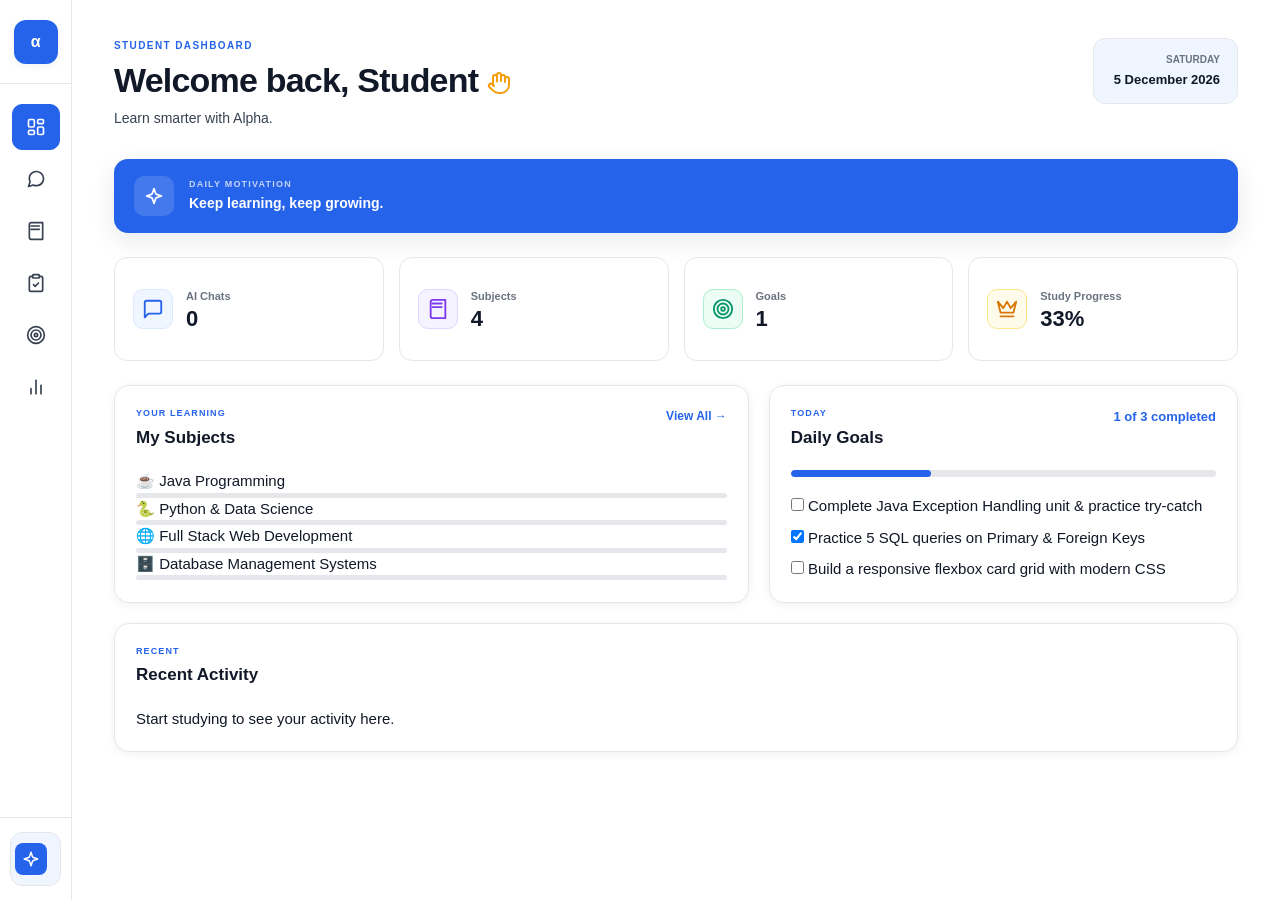
==== commit 522bfedb: "Update Master Sahab project" ====
--- a/frontend/index.html
+++ b/frontend/index.html
@@ -1,1342 +1,1902 @@
 <!DOCTYPE html>
-<html lang="en">
+<html lang="en" data-theme="royal">
 
 <head>
-
     <meta charset="UTF-8">
-
-    <meta
-        name="viewport"
-        content="width=device-width, initial-scale=1.0">
-
-    <title>Master Sahab - AI Student Assistant</title>
-
-    <link rel="preconnect" href="https://fonts.googleapis.com">
-    <link rel="preconnect" href="https://fonts.gstatic.com" crossorigin>
-    <link href="https://fonts.googleapis.com/css2?family=Plus+Jakarta+Sans:wght@400;500;600;700;800&family=Outfit:wght@500;600;700&display=swap" rel="stylesheet">
-
-    <link rel="stylesheet" href="style.css">
-
+    <meta name="viewport" content="width=device-width, initial-scale=1.0">
+
+    <title>Alpha - AI Student Assistant</title>
+
+    <!-- =====================================================
+         MODULAR STYLESHEETS (Organized by Feature/Section)
+         ===================================================== -->
+    <link rel="stylesheet" href="css/main.css?v=3.5">
+    <link rel="stylesheet" href="css/layout.css?v=3.5">
+    <link rel="stylesheet" href="css/dashboard.css?v=3.5">
+    <link rel="stylesheet" href="css/chat.css?v=3.5">
+    <link rel="stylesheet" href="css/subjects.css?v=3.5">
+    <link rel="stylesheet" href="css/assignments.css?v=3.5">
+    <link rel="stylesheet" href="css/goals.css?v=3.5">
+    <link rel="stylesheet" href="css/progress.css?v=3.5">
+    <link rel="stylesheet" href="css/modals.css?v=3.5">
+    <!-- Backward compatibility fallback -->
+    <link rel="stylesheet" href="style.css?v=3.5">
 </head>
 
 
 <body>
 
-
-<div class="app">
-
-
     <!-- =====================================================
-         SIDEBAR
-    ====================================================== -->
-
-    <aside class="sidebar">
-
-        <div class="logo">
-
-            🤖
-
-            <span>
-                Master Sahab
-            </span>
-
-        </div>
-
-
-        <nav>
-
-            <button
-                class="nav-item active"
-                onclick="showPage('dashboard', this)">
-
-                🏠
-                <span>
-                    Dashboard
-                </span>
-
-            </button>
-
-
-            <button
-                class="nav-item"
-                onclick="showPage('chat', this)">
-
-                💬
-                <span>
-                    AI Chat
-                </span>
-
-            </button>
-
-
-            <button
-                class="nav-item"
-                onclick="showPage('subjects', this)">
-
-                📚
-                <span>
-                    Subjects
-                </span>
-
-            </button>
-
-
-            <button
-                class="nav-item"
-                onclick="showPage('goals', this)">
-
-                🎯
-                <span>
-                    Daily Goals
-                </span>
-
-            </button>
-
-
-            <button
-                class="nav-item"
-                onclick="showPage('progress', this)">
-
-                📊
-                <span>
-                    Progress
-                </span>
-
-            </button>
-
-        </nav>
-
-
-        <div class="sidebar-bottom">
-
-            <div class="theme-switcher">
-                <span class="theme-label">Theme</span>
-                <div class="theme-options">
-                    <button type="button" class="theme-opt active" onclick="setAppTheme('royal')" title="Imperial Royal (Indigo & Gold)">👑</button>
-                    <button type="button" class="theme-opt" onclick="setAppTheme('emerald')" title="Emerald Scholar (Ivy & Gold)">🌲</button>
-                    <button type="button" class="theme-opt" onclick="setAppTheme('obsidian')" title="Obsidian Luxe (Midnight Dark)">🌌</button>
+         APP CONTAINER
+         ===================================================== -->
+    <div class="app-container">
+
+        <!-- =================================================
+             1. SIDEBAR (Source: frontend/sections/sidebar.html)
+             ================================================= -->
+        <!-- =====================================================
+             ALPHA - SIDEBAR COMPONENT
+             File: frontend/sections/sidebar.html
+             ===================================================== -->
+        
+        <aside class="sidebar">
+        
+            <!-- Logo -->
+            <div class="sidebar-logo">
+                <div class="logo-icon">
+                    α
+                </div>
+                <div class="logo-text">
+                    <h2>Alpha</h2>
+                    <span>AI Student Assistant</span>
                 </div>
             </div>
-
-            <div class="online-small">
-
-                <span></span>
-
-                AI Online
-
+        
+            <!-- Navigation -->
+            <nav class="sidebar-nav">
+                <button
+                    class="nav-item active"
+                    onclick="showPage('dashboard', this)"
+                    data-title="Dashboard"
+                >
+                    <span class="nav-icon">
+                        <svg width="20" height="20" viewBox="0 0 24 24" fill="none" stroke="currentColor" stroke-width="2" stroke-linecap="round" stroke-linejoin="round"><rect x="3" y="3" width="7" height="9" rx="1.5"/><rect x="14" y="3" width="7" height="5" rx="1.5"/><rect x="14" y="12" width="7" height="9" rx="1.5"/><rect x="3" y="16" width="7" height="5" rx="1.5"/></svg>
+                    </span>
+                    <span class="nav-label">Dashboard</span>
+                </button>
+        
+                <button
+                    class="nav-item"
+                    onclick="showPage('chat', this)"
+                    data-title="AI Chat"
+                >
+                    <span class="nav-icon">
+                        <svg width="20" height="20" viewBox="0 0 24 24" fill="none" stroke="currentColor" stroke-width="2" stroke-linecap="round" stroke-linejoin="round"><path d="M21 11.5a8.38 8.38 0 0 1-.9 3.8 8.5 8.5 0 0 1-7.6 4.7 8.38 8.38 0 0 1-3.8-.9L3 21l1.9-5.7a8.38 8.38 0 0 1-.9-3.8 8.5 8.5 0 0 1 4.7-7.6 8.38 8.38 0 0 1 3.8-.9h.5a8.48 8.48 0 0 1 8 8v.5z"/></svg>
+                    </span>
+                    <span class="nav-label">AI Chat</span>
+                </button>
+        
+                <button
+                    class="nav-item"
+                    onclick="showPage('subjects', this)"
+                    data-title="Subjects"
+                >
+                    <span class="nav-icon">
+                        <svg width="20" height="20" viewBox="0 0 24 24" fill="none" stroke="currentColor" stroke-width="2" stroke-linecap="round" stroke-linejoin="round"><path d="M4 19.5v-15A2.5 2.5 0 0 1 6.5 2H20v20H6.5a2.5 2.5 0 0 1-2.5-2.5Z"/><path d="M6 6h10"/><path d="M6 10h10"/></svg>
+                    </span>
+                    <span class="nav-label">Subjects</span>
+                </button>
+        
+                <button
+                    class="nav-item"
+                    onclick="showPage('assignments', this)"
+                    data-title="Workspace"
+                >
+                    <span class="nav-icon">
+                        <svg width="20" height="20" viewBox="0 0 24 24" fill="none" stroke="currentColor" stroke-width="2" stroke-linecap="round" stroke-linejoin="round"><path d="M16 4h2a2 2 0 0 1 2 2v14a2 2 0 0 1-2 2H6a2 2 0 0 1-2-2V6a2 2 0 0 1 2-2h2"/><rect x="8" y="2" width="8" height="4" rx="1" ry="1"/><path d="m9 14 2 2 4-4"/></svg>
+                    </span>
+                    <span class="nav-label">Workspace</span>
+                </button>
+        
+                <button
+                    class="nav-item"
+                    onclick="showPage('goals', this)"
+                    data-title="Daily Goals"
+                >
+                    <span class="nav-icon">
+                        <svg width="20" height="20" viewBox="0 0 24 24" fill="none" stroke="currentColor" stroke-width="2" stroke-linecap="round" stroke-linejoin="round"><circle cx="12" cy="12" r="10"/><circle cx="12" cy="12" r="6"/><circle cx="12" cy="12" r="2"/></svg>
+                    </span>
+                    <span class="nav-label">Daily Goals</span>
+                </button>
+        
+                <button
+                    class="nav-item"
+                    onclick="showPage('progress', this)"
+                    data-title="Progress"
+                >
+                    <span class="nav-icon">
+                        <svg width="20" height="20" viewBox="0 0 24 24" fill="none" stroke="currentColor" stroke-width="2" stroke-linecap="round" stroke-linejoin="round"><line x1="18" y1="20" x2="18" y2="10"/><line x1="12" y1="20" x2="12" y2="4"/><line x1="6" y1="20" x2="6" y2="14"/></svg>
+                    </span>
+                    <span class="nav-label">Progress</span>
+                </button>
+            </nav>
+        
+            <!-- Sidebar Bottom -->
+            <div class="sidebar-bottom">
+                <div class="sidebar-ai-card">
+                    <div class="sidebar-ai-icon">
+                        <svg width="18" height="18" viewBox="0 0 24 24" fill="none" stroke="currentColor" stroke-width="2" stroke-linecap="round" stroke-linejoin="round"><path d="m12 3-1.9 5.8a2 2 0 0 1-1.3 1.3L3 12l5.8 1.9a2 2 0 0 1 1.3 1.3L12 21l1.9-5.8a2 2 0 0 1 1.3-1.3L21 12l-5.8-1.9a2 2 0 0 1-1.3-1.3L12 3z"/></svg>
+                    </div>
+                    <div class="sidebar-ai-details">
+                        <strong>Alpha AI</strong>
+                        <p>Your personal study assistant</p>
+                    </div>
+                </div>
             </div>
-
-        </div>
-
-    </aside>
-
-
-
-    <!-- =====================================================
-         MAIN CONTENT
-    ====================================================== -->
-
-    <main class="main-content">
-
+        
+        </aside>
 
 
         <!-- =================================================
-             DASHBOARD
-        ================================================== -->
-
-        <section
-            id="dashboard-page"
-            class="page active-page">
-
-
-            <!-- Welcome Header -->
-
-            <div class="dashboard-welcome">
-
-                <div class="welcome-content">
-
-                    <span class="welcome-badge">
-                        🤖 Master Sahab
-                    </span>
-
-                    <h1>
-                        Welcome back, Student! 👋
-                    </h1>
-
-                    <p>
-                        Learn something new today and keep moving forward.
-                    </p>
-
-                </div>
-
-
-                <div class="welcome-date">
-
-                    <span id="dashboard-day">
-                        Today
-                    </span>
-
-                    <strong id="dashboard-date"></strong>
-
-                </div>
-
-            </div>
-
-
+             MAIN CONTENT WRAPPER
+             ================================================= -->
+        <main class="main-content">
 
             <!-- =================================================
-                 STAT CARDS
-            ================================================== -->
-
-            <div class="dashboard-stats">
-
-
-                <div class="stat-card stat-blue">
-
-                    <div class="stat-icon">
-                        📚
-                    </div>
-
-                    <div class="stat-info">
-
+                 2. DASHBOARD (Source: frontend/sections/dashboard.html)
+                 ================================================= -->
+            <!-- =====================================================
+                 ALPHA - DASHBOARD COMPONENT
+                 File: frontend/sections/dashboard.html
+                 ===================================================== -->
+            
+            <section id="dashboard-page" class="page active">
+            
+                <div class="page-header dashboard-header">
+                    <div>
+                        <span class="page-label">
+                            STUDENT DASHBOARD
+                        </span>
+                        <h1>
+                            Welcome back, Student
+                            <span class="welcome-wave-icon" title="Welcome">
+                                <svg width="24" height="24" viewBox="0 0 24 24" fill="none" stroke="currentColor" stroke-width="2" stroke-linecap="round" stroke-linejoin="round"><path d="M18 11V6a2 2 0 0 0-2-2v0a2 2 0 0 0-2 2v0"/><path d="M14 10V4a2 2 0 0 0-2-2v0a2 2 0 0 0-2 2v2"/><path d="M10 10.5V6a2 2 0 0 0-2-2v0a2 2 0 0 0-2 2v8"/><path d="M18 8a2 2 0 1 1 4 0v6a8 8 0 0 1-8 8h-2c-2.8 0-4.5-.86-5.99-2.34l-3.6-3.6a2 2 0 0 1 2.83-2.82L7 15"/></svg>
+                            </span>
+                        </h1>
+                        <p>
+                            Learn smarter with Alpha.
+                        </p>
+                    </div>
+            
+                    <div class="dashboard-date-box">
+                        <span id="dashboard-day">
+                            Today
+                        </span>
+                        <strong id="dashboard-date">
+                            --
+                        </strong>
+                    </div>
+                </div>
+            
+                <!-- Motivation -->
+                <div class="motivation-card">
+                    <div class="motivation-icon">
+                        <svg width="20" height="20" viewBox="0 0 24 24" fill="none" stroke="currentColor" stroke-width="2" stroke-linecap="round" stroke-linejoin="round"><path d="m12 3-1.9 5.8a2 2 0 0 1-1.3 1.3L3 12l5.8 1.9a2 2 0 0 1 1.3 1.3L12 21l1.9-5.8a2 2 0 0 1 1.3-1.3L21 12l-5.8-1.9a2 2 0 0 1-1.3-1.3L12 3z"/></svg>
+                    </div>
+                    <div>
                         <span>
-                            Subjects
+                            DAILY MOTIVATION
                         </span>
-
-                        <strong id="dashboard-subject-count">
+                        <p id="dashboard-motivation">
+                            Keep learning, keep growing.
+                        </p>
+                    </div>
+                </div>
+            
+                <!-- Statistics -->
+                <div class="dashboard-stats">
+                    <div class="stat-card">
+                        <div class="stat-icon bg-blue-subtle">
+                            <svg width="22" height="22" viewBox="0 0 24 24" fill="none" stroke="currentColor" stroke-width="2" stroke-linecap="round" stroke-linejoin="round"><path d="M21 15a2 2 0 0 1-2 2H7l-4 4V5a2 2 0 0 1 2-2h14a2 2 0 0 1 2 2z"/></svg>
+                        </div>
+                        <div>
+                            <span>
+                                AI Chats
+                            </span>
+                            <strong id="dashboard-chat-count">
+                                0
+                            </strong>
+                        </div>
+                    </div>
+            
+                    <div class="stat-card">
+                        <div class="stat-icon bg-violet-subtle">
+                            <svg width="22" height="22" viewBox="0 0 24 24" fill="none" stroke="currentColor" stroke-width="2" stroke-linecap="round" stroke-linejoin="round"><path d="M4 19.5v-15A2.5 2.5 0 0 1 6.5 2H20v20H6.5a2.5 2.5 0 0 1-2.5-2.5Z"/><path d="M6 6h10"/><path d="M6 10h10"/></svg>
+                        </div>
+                        <div>
+                            <span>
+                                Subjects
+                            </span>
+                            <strong id="dashboard-subject-count">
+                                0
+                            </strong>
+                        </div>
+                    </div>
+            
+                    <div class="stat-card">
+                        <div class="stat-icon bg-emerald-subtle">
+                            <svg width="22" height="22" viewBox="0 0 24 24" fill="none" stroke="currentColor" stroke-width="2" stroke-linecap="round" stroke-linejoin="round"><circle cx="12" cy="12" r="10"/><circle cx="12" cy="12" r="6"/><circle cx="12" cy="12" r="2"/></svg>
+                        </div>
+                        <div>
+                            <span>
+                                Goals
+                            </span>
+                            <strong id="dashboard-goal-count">
+                                0
+                            </strong>
+                        </div>
+                    </div>
+            
+                    <div class="stat-card">
+                        <div class="stat-icon bg-amber-subtle">
+                            <svg width="22" height="22" viewBox="0 0 24 24" fill="none" stroke="currentColor" stroke-width="2" stroke-linecap="round" stroke-linejoin="round"><path d="m2 4 3 12h14l3-12-6 7-4-7-4 7-6-7zm3 16h14"/></svg>
+                        </div>
+                        <div>
+                            <span>
+                                Study Progress
+                            </span>
+                            <strong id="goal-percentage">
+                                0%
+                            </strong>
+                        </div>
+                    </div>
+                </div>
+            
+                <!-- Dashboard Grid -->
+                <div class="dashboard-grid">
+                    <!-- Subjects -->
+                    <div class="dashboard-panel">
+                        <div class="panel-header">
+                            <div>
+                                <span class="panel-label">
+                                    YOUR LEARNING
+                                </span>
+                                <h2>
+                                    My Subjects
+                                </h2>
+                            </div>
+                            <button
+                                class="text-button"
+                                onclick="showPage('subjects')"
+                            >
+                                View All →
+                            </button>
+                        </div>
+                        <div
+                            id="dashboard-subjects"
+                            class="dashboard-subjects"
+                        ></div>
+                    </div>
+            
+                    <!-- Goals -->
+                    <div class="dashboard-panel">
+                        <div class="panel-header">
+                            <div>
+                                <span class="panel-label">
+                                    TODAY
+                                </span>
+                                <h2>
+                                    Daily Goals
+                                </h2>
+                            </div>
+                            <span
+                                id="goal-progress-text"
+                                class="progress-text"
+                            >
+                                0%
+                            </span>
+                        </div>
+                        <div class="goal-progress">
+                            <div
+                                id="dashboard-goal-progress"
+                                class="goal-progress-bar"
+                            ></div>
+                        </div>
+                        <div
+                            id="dashboard-goal-list"
+                            class="dashboard-goal-list"
+                        ></div>
+                    </div>
+                </div>
+            
+                <!-- Recent Activity -->
+                <div class="dashboard-panel activity-panel">
+                    <div class="panel-header">
+                        <div>
+                            <span class="panel-label">
+                                RECENT
+                            </span>
+                            <h2>
+                                Recent Activity
+                            </h2>
+                        </div>
+                    </div>
+                    <div
+                        id="dashboard-activity"
+                        class="activity-list"
+                    ></div>
+                </div>
+            
+            </section>
+
+
+            <!-- =================================================
+                 3. AI CHAT (Source: frontend/sections/chat.html)
+                 ================================================= -->
+            <!-- =====================================================
+                 ALPHA - AI CHAT COMPONENT
+                 File: frontend/sections/chat.html
+                 ===================================================== -->
+            
+            <section id="chat-page" class="page">
+            
+                <div class="chat-layout">
+            
+                    <!-- CHAT HISTORY -->
+                    <aside class="chat-history">
+                        <div class="history-header">
+                            <div>
+                                <span class="page-label">
+                                    AI TUTOR
+                                </span>
+                                <h2>
+                                    Chat History
+                                </h2>
+                            </div>
+                            <button
+                                class="new-chat-btn"
+                                onclick="startNewChat()"
+                                title="Start a new chat"
+                            >
+                                <svg width="14" height="14" viewBox="0 0 24 24" fill="none" stroke="currentColor" stroke-width="2.2" stroke-linecap="round" stroke-linejoin="round" aria-hidden="true"><line x1="12" y1="5" x2="12" y2="19"/><line x1="5" y1="12" x2="19" y2="12"/></svg>
+                                <span>
+                                    New Chat
+                                </span>
+                            </button>
+                        </div>
+            
+                        <div class="history-search">
+                            <span>
+                                <svg width="15" height="15" viewBox="0 0 24 24" fill="none" stroke="currentColor" stroke-width="2" stroke-linecap="round" stroke-linejoin="round" aria-hidden="true"><circle cx="11" cy="11" r="8"/><line x1="21" y1="21" x2="16.65" y2="16.65"/></svg>
+                            </span>
+                            <input
+                                type="text"
+                                id="history-search"
+                                placeholder="Search chats..."
+                                oninput="searchHistory()"
+                                autocomplete="off"
+                            >
+                        </div>
+            
+                        <div
+                            id="history-list"
+                            class="history-list"
+                        ></div>
+                    </aside>
+            
+                    <!-- CHAT MAIN -->
+                    <div class="chat-main">
+                        <div class="chat-header">
+                            <div class="chat-ai-info">
+                                <div class="chat-ai-avatar">
+                                    α
+                                </div>
+                                <div>
+                                    <h2>
+                                        Alpha
+                                    </h2>
+                                    <span>
+                                        <i></i>
+                                        AI Student Tutor
+                                    </span>
+                                </div>
+                            </div>
+            
+                            <button
+                                type="button"
+                                class="chat-refresh-btn"
+                                onclick="refreshChat()"
+                                title="Refresh and backup chat"
+                                aria-label="Refresh and backup chat"
+                            >
+                                <svg width="15" height="15" viewBox="0 0 24 24" fill="none" stroke="currentColor" stroke-width="2" stroke-linecap="round" stroke-linejoin="round"><path d="M21 12a9 9 0 0 0-9-9 9.75 9.75 0 0 0-6.74 2.74L3 8"/><path d="M3 3v5h5"/><path d="M3 12a9 9 0 0 0 9 9 9.75 9.75 0 0 0 6.74-2.74L21 16"/><path d="M16 21h5v-5"/></svg>
+                            </button>
+                        </div>
+            
+                        <div
+                            id="chat-box"
+                            class="chat-box"
+                        >
+                            <div class="chat-welcome" id="chat-welcome">
+                                <div class="chat-welcome-icon">
+                                    <svg width="24" height="24" viewBox="0 0 24 24" fill="none" stroke="currentColor" stroke-width="2" stroke-linecap="round" stroke-linejoin="round"><path d="m12 3-1.9 5.8a2 2 0 0 1-1.3 1.3L3 12l5.8 1.9a2 2 0 0 1 1.3 1.3L12 21l1.9-5.8a2 2 0 0 1 1.3-1.3L21 12l-5.8-1.9a2 2 0 0 1-1.3-1.3L12 3z"/></svg>
+                                </div>
+            
+                                <h1>
+                                    How can I help you today?
+                                </h1>
+            
+                                <p>
+                                    Ask Alpha anything about your syllabus, homework, or exam prep.
+                                </p>
+            
+                                <div class="chat-suggestions">
+                                    <button
+                                        type="button"
+                                        onclick="useChatSuggestion('Explain Python in simple words')"
+                                    >
+                                        <span class="suggestion-icon">
+                                            <svg width="18" height="18" viewBox="0 0 24 24" fill="none" stroke="currentColor" stroke-width="2" stroke-linecap="round" stroke-linejoin="round"><polyline points="16 18 22 12 16 6"/><polyline points="8 6 2 12 8 18"/></svg>
+                                        </span>
+                                        <strong>
+                                            Explain Python
+                                        </strong>
+                                        <small>
+                                            in simple words
+                                        </small>
+                                    </button>
+            
+                                    <button
+                                        type="button"
+                                        onclick="useChatSuggestion('Help me prepare for my exam')"
+                                    >
+                                        <span class="suggestion-icon">
+                                            <svg width="18" height="18" viewBox="0 0 24 24" fill="none" stroke="currentColor" stroke-width="2" stroke-linecap="round" stroke-linejoin="round"><path d="M2 3h6a4 4 0 0 1 4 4v14a3 3 0 0 0-3-3H2z"/><path d="M22 3h-6a4 4 0 0 0-4 4v14a3 3 0 0 1 3-3h7z"/></svg>
+                                        </span>
+                                        <strong>
+                                            Exam Preparation
+                                        </strong>
+                                        <small>
+                                            Create a study plan
+                                        </small>
+                                    </button>
+            
+                                    <button
+                                        type="button"
+                                        onclick="useChatSuggestion('Explain this topic with an example')"
+                                    >
+                                        <span class="suggestion-icon">
+                                            <svg width="18" height="18" viewBox="0 0 24 24" fill="none" stroke="currentColor" stroke-width="2" stroke-linecap="round" stroke-linejoin="round"><path d="m12 3-1.9 5.8a2 2 0 0 1-1.3 1.3L3 12l5.8 1.9a2 2 0 0 1 1.3 1.3L12 21l1.9-5.8a2 2 0 0 1 1.3-1.3L21 12l-5.8-1.9a2 2 0 0 1-1.3-1.3L12 3z"/></svg>
+                                        </span>
+                                        <strong>
+                                            Learn a Topic
+                                        </strong>
+                                        <small>
+                                            With simple examples
+                                        </small>
+                                    </button>
+                                </div>
+                            </div>
+                        </div>
+            
+                        <!-- CHAT COMPOSER -->
+                        <div class="chat-composer">
+                            <div class="plus-menu-container">
+                                <button
+                                    type="button"
+                                    class="plus-btn"
+                                    onclick="togglePlusMenu()"
+                                    title="More options"
+                                    aria-label="More options"
+                                >
+                                    <svg width="18" height="18" viewBox="0 0 24 24" fill="none" stroke="currentColor" stroke-width="2.2" stroke-linecap="round" stroke-linejoin="round" aria-hidden="true"><line x1="12" y1="5" x2="12" y2="19"/><line x1="5" y1="12" x2="19" y2="12"/></svg>
+                                </button>
+            
+                                <div
+                                    id="plus-menu"
+                                    class="plus-menu"
+                                >
+                                    <button
+                                        type="button"
+                                        onclick="startVoiceInput(); closePlusMenu()"
+                                    >
+                                        <span>
+                                            <svg width="18" height="18" viewBox="0 0 24 24" fill="none" stroke="currentColor" stroke-width="2" stroke-linecap="round" stroke-linejoin="round"><path d="M12 1a3 3 0 0 0-3 3v8a3 3 0 0 0 6 0V4a3 3 0 0 0-3-3z"/><path d="M19 10v2a7 7 0 0 1-14 0v-2"/><line x1="12" y1="19" x2="12" y2="23"/><line x1="8" y1="23" x2="16" y2="23"/></svg>
+                                        </span>
+                                        <div>
+                                            <strong>
+                                                Voice
+                                            </strong>
+                                            <small>
+                                                Speak to Alpha
+                                            </small>
+                                        </div>
+                                    </button>
+            
+                                    <button
+                                        type="button"
+                                        onclick="openCamera(); closePlusMenu()"
+                                    >
+                                        <span>
+                                            <svg width="18" height="18" viewBox="0 0 24 24" fill="none" stroke="currentColor" stroke-width="2" stroke-linecap="round" stroke-linejoin="round"><path d="M23 19a2 2 0 0 1-2 2H3a2 2 0 0 1-2-2V8a2 2 0 0 1 2-2h4l2-3h6l2 3h4a2 2 0 0 1 2 2z"/><circle cx="12" cy="13" r="4"/></svg>
+                                        </span>
+                                        <div>
+                                            <strong>
+                                                Photo
+                                            </strong>
+                                            <small>
+                                                Add an image
+                                            </small>
+                                        </div>
+                                    </button>
+            
+                                    <label
+                                        for="document-input"
+                                        class="plus-menu-item"
+                                        onclick="closePlusMenu()"
+                                    >
+                                        <span>
+                                            <svg width="18" height="18" viewBox="0 0 24 24" fill="none" stroke="currentColor" stroke-width="2" stroke-linecap="round" stroke-linejoin="round"><path d="M14 2H6a2 2 0 0 0-2 2v16a2 2 0 0 0 2 2h12a2 2 0 0 0 2-2V8z"/><polyline points="14 2 14 8 20 8"/><line x1="16" y1="13" x2="8" y2="13"/><line x1="16" y1="17" x2="8" y2="17"/><polyline points="10 9 9 9 8 9"/></svg>
+                                        </span>
+                                        <div>
+                                            <strong>
+                                                Document
+                                            </strong>
+                                            <small>
+                                                Add a file
+                                            </small>
+                                        </div>
+                                    </label>
+                                </div>
+                            </div>
+            
+                            <textarea
+                                id="message"
+                                rows="1"
+                                placeholder="Ask Alpha anything..."
+                                autocomplete="off"
+                            ></textarea>
+            
+                            <button
+                                type="button"
+                                class="send-btn"
+                                onclick="sendMessage()"
+                                title="Send message"
+                                aria-label="Send message"
+                            >
+                                <svg width="18" height="18" viewBox="0 0 24 24" fill="none" stroke="currentColor" stroke-width="2" stroke-linecap="round" stroke-linejoin="round"><path d="m22 2-7 20-4-9-9-4Z"/><path d="M22 2 11 13"/></svg>
+                            </button>
+                        </div>
+            
+                        <p class="chat-disclaimer">
+                            Alpha can make mistakes. Verify important information.
+                        </p>
+                    </div>
+            
+                </div>
+            
+            </section>
+
+
+            <!-- =================================================
+                 4. SUBJECTS (Source: frontend/sections/subjects.html)
+                 ================================================= -->
+            <!-- =====================================================
+                 ALPHA - SUBJECTS COMPONENT
+                 File: frontend/sections/subjects.html
+                 ===================================================== -->
+            
+            <section id="subjects-page" class="page">
+            
+                <!-- SUBJECT PAGE HEADER -->
+                <div class="page-header">
+                    <div>
+                        <span class="page-label">
+                            LEARNING
+                        </span>
+                        <h1>
+                            My Subjects
+                        </h1>
+                        <p>
+                            Organize your subjects, study materials and track your learning progress.
+                        </p>
+                    </div>
+            
+                    <button
+                        class="primary-btn"
+                        onclick="openSubjectModal()"
+                    >
+                        <svg width="15" height="15" viewBox="0 0 24 24" fill="none" stroke="currentColor" stroke-width="2.2" stroke-linecap="round" stroke-linejoin="round" aria-hidden="true"><line x1="12" y1="5" x2="12" y2="19"/><line x1="5" y1="12" x2="19" y2="12"/></svg>
+                        <span>Add Subject</span>
+                    </button>
+                </div>
+            
+                <!-- SUBJECT TOOLBAR -->
+                <div class="subjects-toolbar">
+                    <div class="subject-search-box">
+                        <span>
+                            <svg width="16" height="16" viewBox="0 0 24 24" fill="none" stroke="currentColor" stroke-width="2" stroke-linecap="round" stroke-linejoin="round"><circle cx="11" cy="11" r="8"/><line x1="21" y1="21" x2="16.65" y2="16.65"/></svg>
+                        </span>
+                        <input
+                            id="subject-search"
+                            type="text"
+                            placeholder="Search subjects..."
+                            oninput="searchSubjects()"
+                            autocomplete="off"
+                        >
+                    </div>
+            
+                    <div class="subject-count-box">
+                        <span>
+                            <svg width="15" height="15" viewBox="0 0 24 24" fill="none" stroke="currentColor" stroke-width="2" stroke-linecap="round" stroke-linejoin="round" style="margin-right: 5px; vertical-align: -2px;"><path d="M4 19.5v-15A2.5 2.5 0 0 1 6.5 2H20v20H6.5a2.5 2.5 0 0 1-2.5-2.5Z"/><path d="M6 6h10"/><path d="M6 10h10"/></svg>Total Subjects
+                        </span>
+                        <strong id="subject-total-count">
                             0
                         </strong>
-
-                        <small>
-                            Learning subjects
-                        </small>
-
-                    </div>
-
-                </div>
-
-
-
-                <div class="stat-card stat-green">
-
-                    <div class="stat-icon">
-                        🎯
-                    </div>
-
-                    <div class="stat-info">
-
-                        <span>
-                            Goals Completed
+                    </div>
+                </div>
+            
+                <!-- SUBJECTS CONTAINER (Dynamic grid populated by js/subjects.js) -->
+                <div
+                    id="subjects-container"
+                    class="subjects-container"
+                ></div>
+            
+                <!-- EMPTY STATE -->
+                <div
+                    id="subjects-empty"
+                    class="subjects-empty"
+                >
+                    <div class="empty-icon">
+                        <svg width="44" height="44" viewBox="0 0 24 24" fill="none" stroke="currentColor" stroke-width="1.8" stroke-linecap="round" stroke-linejoin="round"><path d="M4 19.5v-15A2.5 2.5 0 0 1 6.5 2H20v20H6.5a2.5 2.5 0 0 1-2.5-2.5Z"/><path d="M6 6h10"/><path d="M6 10h10"/></svg>
+                    </div>
+                    <h2>
+                        No subjects yet
+                    </h2>
+                    <p>
+                        Add your first subject to start tracking your studies.
+                    </p>
+                    <button
+                        class="primary-btn"
+                        onclick="openSubjectModal()"
+                    >
+                        <svg width="15" height="15" viewBox="0 0 24 24" fill="none" stroke="currentColor" stroke-width="2.2" stroke-linecap="round" stroke-linejoin="round" aria-hidden="true"><line x1="12" y1="5" x2="12" y2="19"/><line x1="5" y1="12" x2="19" y2="12"/></svg>
+                        <span>Add Subject</span>
+                    </button>
+                </div>
+            
+            </section>
+
+
+            <!-- =================================================
+                 5. ASSIGNMENTS (Source: frontend/sections/assignments.html)
+                 ================================================= -->
+            <!-- =====================================================
+                 ALPHA - HOMEWORK & ASSIGNMENTS COMPONENT
+                 File: frontend/sections/assignments.html
+                 ===================================================== -->
+            
+            <section id="assignments-page" class="page">
+            
+                <!-- Page Header -->
+                <div class="page-header assignments-header-flex">
+                    <div>
+                        <span class="page-label">
+                            STUDY &amp; TASK WORKSPACE
                         </span>
-
-                        <strong id="dashboard-goal-count">
-                            0
-                        </strong>
-
-                        <small>
-                            Today's progress
-                        </small>
-
-                    </div>
-
-                </div>
-
-
-
-                <div class="stat-card stat-orange">
-
-                    <div class="stat-icon">
-                        🔥
-                    </div>
-
-                    <div class="stat-info">
-
-                        <span>
-                            Study Streak
+                        <h1>
+                            Workspace
+                        </h1>
+                        <p>
+                            Track upcoming tasks, manage assignment deadlines, and monitor your submission progress.
+                        </p>
+                    </div>
+            
+                    <div class="assignments-header-meta">
+                        <button
+                            type="button"
+                            class="assignments-header-add-btn"
+                            onclick="openAssignmentModal()"
+                        >
+                            <span>+</span> Add Assignment
+                        </button>
+                    </div>
+                </div>
+            
+                <!-- 4 Top KPI Stat Cards -->
+                <div class="assignments-stats-grid">
+                    <div class="assignment-stat-card">
+                        <div class="assign-stat-inner">
+                            <div class="assign-stat-icon-box bg-blue-subtle">
+                                <svg width="22" height="22" viewBox="0 0 24 24" fill="none" stroke="currentColor" stroke-width="2" stroke-linecap="round" stroke-linejoin="round"><path d="M16 4h2a2 2 0 0 1 2 2v14a2 2 0 0 1-2 2H6a2 2 0 0 1-2-2V6a2 2 0 0 1 2-2h2"/><rect x="8" y="2" width="8" height="4" rx="1" ry="1"/><path d="m9 14 2 2 4-4"/></svg>
+                            </div>
+                            <div class="assign-stat-text">
+                                <span class="stat-kpi-label">TOTAL ASSIGNMENTS</span>
+                                <strong id="assignment-stat-total" class="stat-kpi-number">0</strong>
+                                <p class="stat-kpi-desc">Across all enrolled subjects</p>
+                            </div>
+                        </div>
+                    </div>
+            
+                    <div class="assignment-stat-card">
+                        <div class="assign-stat-inner">
+                            <div class="assign-stat-icon-box bg-amber-subtle">
+                                <svg width="22" height="22" viewBox="0 0 24 24" fill="none" stroke="currentColor" stroke-width="2" stroke-linecap="round" stroke-linejoin="round"><circle cx="12" cy="12" r="10"/><polyline points="12 6 12 12 16 14"/></svg>
+                            </div>
+                            <div class="assign-stat-text">
+                                <span class="stat-kpi-label">IN PROGRESS / PENDING</span>
+                                <strong id="assignment-stat-pending" class="stat-kpi-number">0</strong>
+                                <p class="stat-kpi-desc">Active homework tasks</p>
+                            </div>
+                        </div>
+                    </div>
+            
+                    <div class="assignment-stat-card">
+                        <div class="assign-stat-inner">
+                            <div class="assign-stat-icon-box bg-emerald-subtle">
+                                <svg width="22" height="22" viewBox="0 0 24 24" fill="none" stroke="currentColor" stroke-width="2" stroke-linecap="round" stroke-linejoin="round"><path d="M22 11.08V12a10 10 0 1 1-5.93-9.14"/><polyline points="22 4 12 14.01 9 11.01"/></svg>
+                            </div>
+                            <div class="assign-stat-text">
+                                <span class="stat-kpi-label">COMPLETED / SUBMITTED</span>
+                                <strong id="assignment-stat-completed" class="stat-kpi-number">0</strong>
+                                <p class="stat-kpi-desc">Finished tasks &amp; labs</p>
+                            </div>
+                        </div>
+                    </div>
+            
+                    <div class="assignment-stat-card">
+                        <div class="assign-stat-inner">
+                            <div class="assign-stat-icon-box bg-rose-subtle">
+                                <svg width="22" height="22" viewBox="0 0 24 24" fill="none" stroke="currentColor" stroke-width="2" stroke-linecap="round" stroke-linejoin="round"><path d="m10.29 3.86-8.47 14.14A2 2 0 0 0 3.56 21h16.88a2 2 0 0 0 1.74-2.97L13.71 3.86a2 2 0 0 0-3.42 0z"/><line x1="12" y1="9" x2="12" y2="13"/><line x1="12" y1="17" x2="12.01" y2="17"/></svg>
+                            </div>
+                            <div class="assign-stat-text">
+                                <span class="stat-kpi-label">DUE SOON / URGENT</span>
+                                <strong id="assignment-stat-duesoon" class="stat-kpi-number">0</strong>
+                                <p class="stat-kpi-desc">Deadlines within 3 days</p>
+                            </div>
+                        </div>
+                    </div>
+                </div>
+            
+                <!-- Assignments Feed & Filter Card -->
+                <div class="assignments-feed-card">
+                    <div class="feed-header-bar">
+                        <div class="feed-filters">
+                            <button
+                                type="button"
+                                class="feed-filter-btn active"
+                                id="assign-filter-all"
+                                onclick="setAssignmentFilter('all')"
+                            >
+                                All <span class="filter-count" id="assign-filter-count-all">0</span>
+                            </button>
+                            <button
+                                type="button"
+                                class="feed-filter-btn"
+                                id="assign-filter-pending"
+                                onclick="setAssignmentFilter('pending')"
+                            >
+                                In Progress <span class="filter-count" id="assign-filter-count-pending">0</span>
+                            </button>
+                            <button
+                                type="button"
+                                class="feed-filter-btn"
+                                id="assign-filter-completed"
+                                onclick="setAssignmentFilter('completed')"
+                            >
+                                Completed <span class="filter-count" id="assign-filter-count-done">0</span>
+                            </button>
+                            <button
+                                type="button"
+                                class="feed-filter-btn"
+                                id="assign-filter-soon"
+                                onclick="setAssignmentFilter('soon')"
+                            >
+                                Due Soon <span class="filter-count" id="assign-filter-count-soon">0</span>
+                            </button>
+                        </div>
+            
+                        <div class="feed-actions">
+                            <button
+                                type="button"
+                                class="assignments-header-add-btn small"
+                                onclick="openAssignmentModal()"
+                            >
+                                <span>+</span> New Assignment
+                            </button>
+                        </div>
+                    </div>
+            
+                    <!-- Assignments Grid Container (Populated by js/assignments.js) -->
+                    <div
+                        id="assignments-grid-container"
+                        class="assignments-cards-grid"
+                    ></div>
+                </div>
+            
+            </section>
+
+
+            <!-- =================================================
+                 6. DAILY GOALS (Source: frontend/sections/goals.html)
+                 ================================================= -->
+            <!-- =================================================
+                 DAILY GOALS SECTION COMPONENT
+                 Source: frontend/sections/goals.html
+                 ================================================= -->
+            
+            <section
+                id="goals-page"
+                class="page"
+            >
+            
+                <!-- Page Header -->
+                <div class="page-header goals-header-flex">
+                    <div>
+                        <span class="page-label">
+                            PRODUCTIVITY &amp; EXECUTION
                         </span>
-
-                        <strong id="dashboard-streak">
-                            1
-                        </strong>
-
-                        <small>
-                            Days in a row
-                        </small>
-
-                    </div>
-
-                </div>
-
-
-
-                <div class="stat-card stat-purple">
-
-                    <div class="stat-icon">
-                        💬
-                    </div>
-
-                    <div class="stat-info">
-
-                        <span>
-                            AI Chats
+                        <h1>
+                            Daily Study Goals
+                        </h1>
+                        <p>
+                            Set daily targets, conquer syllabus milestones, and build consistent study habits.
+                        </p>
+                    </div>
+            
+                    <div class="goals-header-meta">
+                        <div class="goals-date-pill">
+                            <span class="pulse-dot"></span>
+                            <span id="goals-today-date-display">Today's Focus</span>
+                        </div>
+                        <button
+                            type="button"
+                            class="goals-header-add-btn"
+                            onclick="focusGoalInput()"
+                        >
+                            <span>+</span> New Goal
+                        </button>
+                    </div>
+                </div>
+            
+            
+                <!-- Goals Top Metrics Hero -->
+                <div class="goals-stats-grid">
+            
+                    <!-- Completion Meter KPI -->
+                    <div class="goal-stat-card progress-summary-stat">
+                        <div class="stat-top-info">
+                            <div>
+                                <span class="stat-kpi-label">
+                                    TODAY'S COMPLETION
+                                </span>
+                                <div class="stat-kpi-value-wrap">
+                                    <span
+                                        id="goal-percentage-page"
+                                        class="stat-kpi-number"
+                                    >0%</span>
+                                    <span
+                                        id="goal-fraction-page"
+                                        class="stat-kpi-sub"
+                                    >0 of 0 done</span>
+                                </div>
+                            </div>
+                            <div class="stat-kpi-icon-ring" id="goal-stat-kpi-ring">
+                                <svg width="22" height="22" viewBox="0 0 24 24" fill="none" stroke="currentColor" stroke-width="2" stroke-linecap="round" stroke-linejoin="round"><circle cx="12" cy="12" r="10"/><circle cx="12" cy="12" r="6"/><circle cx="12" cy="12" r="2"/></svg>
+                            </div>
+                        </div>
+            
+                        <div class="goal-meter-track" role="progressbar" aria-label="Goal Completion">
+                            <div
+                                id="goals-page-progress"
+                                class="goal-meter-fill"
+                                style="width: 0%;"
+                            ></div>
+                        </div>
+            
+                        <div
+                            class="goal-meter-caption"
+                            id="goal-meter-status-text"
+                        >
+                            Add your first goal to begin your study streak today!
+                        </div>
+                    </div>
+            
+            
+                    <!-- Active / Pending Goals -->
+                    <div class="goal-stat-card">
+                        <div class="stat-card-inner">
+                            <div class="stat-icon-box bg-blue-subtle">
+                                <svg width="20" height="20" viewBox="0 0 24 24" fill="none" stroke="currentColor" stroke-width="2" stroke-linecap="round" stroke-linejoin="round"><circle cx="12" cy="12" r="10"/><polyline points="12 6 12 12 16 14"/></svg>
+                            </div>
+                            <div class="stat-text-box">
+                                <span class="stat-kpi-label">
+                                    ACTIVE / PENDING
+                                </span>
+                                <strong
+                                    id="goals-active-count"
+                                    class="stat-kpi-number"
+                                >0</strong>
+                                <p class="stat-kpi-desc">
+                                    Milestones waiting to be conquered
+                                </p>
+                            </div>
+                        </div>
+                    </div>
+            
+            
+                    <!-- Completed Today -->
+                    <div class="goal-stat-card">
+                        <div class="stat-card-inner">
+                            <div class="stat-icon-box bg-emerald-subtle">
+                                <svg width="20" height="20" viewBox="0 0 24 24" fill="none" stroke="currentColor" stroke-width="2" stroke-linecap="round" stroke-linejoin="round"><path d="m2 4 3 12h14l3-12-6 7-4-7-4 7-6-7zm3 16h14"/></svg>
+                            </div>
+                            <div class="stat-text-box">
+                                <span class="stat-kpi-label">
+                                    COMPLETED TODAY
+                                </span>
+                                <strong
+                                    id="goals-completed-count"
+                                    class="stat-kpi-number"
+                                >0</strong>
+                                <p class="stat-kpi-desc">
+                                    Tasks checked off and mastered
+                                </p>
+                            </div>
+                        </div>
+                    </div>
+            
+                </div>
+            
+            
+                <!-- Goal Creation Form Card -->
+                <div class="goal-creation-card">
+            
+                    <div class="creation-card-header">
+                        <div class="creation-header-title">
+                            <span class="creator-badge">
+                                <svg width="13" height="13" viewBox="0 0 24 24" fill="none" stroke="currentColor" stroke-width="2.5" stroke-linecap="round" stroke-linejoin="round"><polygon points="13 2 3 14 12 14 11 22 21 10 12 10 13 2"/></svg>
+                                SMART TARGET
+                            </span>
+                            <h3>Add a New Study Goal</h3>
+                        </div>
+                        <span class="creation-hint">Stay specific, actionable &amp; realistic</span>
+                    </div>
+            
+                    <form
+                        id="goal-create-form"
+                        class="goal-create-form"
+                        onsubmit="handleNewGoalSubmit(event)"
+                    >
+                        <div class="goal-input-primary-row">
+                            <div class="input-with-icon">
+                                <span class="input-icon">
+                                    <svg width="18" height="18" viewBox="0 0 24 24" fill="none" stroke="currentColor" stroke-width="2" stroke-linecap="round" stroke-linejoin="round"><circle cx="12" cy="12" r="10"/><circle cx="12" cy="12" r="6"/><circle cx="12" cy="12" r="2"/></svg>
+                                </span>
+                                <input
+                                    type="text"
+                                    id="new-goal-text"
+                                    placeholder="What do you want to accomplish today? (e.g. Master Exception Handling in Java)"
+                                    required
+                                    autocomplete="off"
+                                >
+                            </div>
+                            <button
+                                type="submit"
+                                class="goal-submit-btn"
+                                id="add-goal-btn"
+                            >
+                                <span>+</span> Add Daily Goal
+                            </button>
+                        </div>
+            
+                        <div class="goal-form-meta-row">
+                            <div class="meta-field-group">
+                                <label for="new-goal-category">Subject / Category:</label>
+                                <select
+                                    id="new-goal-category"
+                                    class="goal-meta-select"
+                                >
+                                    <option value="General Study">General Study</option>
+                                </select>
+                            </div>
+            
+                            <div class="meta-field-group">
+                                <label>Priority Level:</label>
+                                <div class="priority-selector-radios">
+                                    <label class="priority-pill-option normal">
+                                        <input
+                                            type="radio"
+                                            name="goal-priority"
+                                            value="normal"
+                                            checked
+                                        >
+                                        <span class="priority-label">
+                                            <span class="priority-dot"></span> Normal
+                                        </span>
+                                    </label>
+                                    <label class="priority-pill-option medium">
+                                        <input
+                                            type="radio"
+                                            name="goal-priority"
+                                            value="medium"
+                                        >
+                                        <span class="priority-label">
+                                            <span class="priority-dot"></span> Medium
+                                        </span>
+                                    </label>
+                                    <label class="priority-pill-option high">
+                                        <input
+                                            type="radio"
+                                            name="goal-priority"
+                                            value="high"
+                                        >
+                                        <span class="priority-label">
+                                            <span class="priority-dot"></span> High
+                                        </span>
+                                    </label>
+                                </div>
+                            </div>
+                        </div>
+                    </form>
+            
+                    <!-- Quick Suggestions / Inspiration Pills -->
+                    <div class="goal-quick-suggestions">
+                        <span class="suggestions-label">
+                            <svg width="15" height="15" viewBox="0 0 24 24" fill="none" stroke="currentColor" stroke-width="2" stroke-linecap="round" stroke-linejoin="round"><path d="M15 14c.2-1 .7-1.7 1.5-2.5 1-.9 1.5-2.2 1.5-3.5A6 6 0 0 0 6 8c0 1 .2 2.2 1.5 3.5.7.7 1.3 1.5 1.5 2.5"/><path d="M9 18h6"/><path d="M10 22h4"/></svg>
+                            Smart Goal Ideas:
                         </span>
-
-                        <strong id="dashboard-chat-count">
-                            0
-                        </strong>
-
-                        <small>
-                            Questions asked
-                        </small>
-
-                    </div>
-
-                </div>
-
+                        <div class="suggestions-list" id="goal-suggestions-container">
+                            <button
+                                type="button"
+                                class="suggestion-chip"
+                                onclick="quickAddGoal('Solve 5 Java OOP practice questions', 'Java Programming', 'high')"
+                            >
+                                <svg width="14" height="14" viewBox="0 0 24 24" fill="none" stroke="currentColor" stroke-width="2" stroke-linecap="round" stroke-linejoin="round"><polyline points="16 18 22 12 16 6"/><polyline points="8 6 2 12 8 18"/></svg>
+                                5 Java OOP Questions
+                            </button>
+                            <button
+                                type="button"
+                                class="suggestion-chip"
+                                onclick="quickAddGoal('Revise NumPy Arrays and Matrix slicing', 'Python for Data Science', 'medium')"
+                            >
+                                <svg width="14" height="14" viewBox="0 0 24 24" fill="none" stroke="currentColor" stroke-width="2" stroke-linecap="round" stroke-linejoin="round"><polyline points="4 17 10 11 4 5"/><line x1="12" y1="19" x2="20" y2="19"/></svg>
+                                Python NumPy Review
+                            </button>
+                            <button
+                                type="button"
+                                class="suggestion-chip"
+                                onclick="quickAddGoal('Implement responsive Flexbox card grid', 'Full Stack Web Development', 'normal')"
+                            >
+                                <svg width="14" height="14" viewBox="0 0 24 24" fill="none" stroke="currentColor" stroke-width="2" stroke-linecap="round" stroke-linejoin="round"><rect x="3" y="3" width="18" height="18" rx="2" ry="2"/><line x1="3" y1="9" x2="21" y2="9"/><line x1="9" y1="21" x2="9" y2="9"/></svg>
+                                CSS Flexbox Practice
+                            </button>
+                            <button
+                                type="button"
+                                class="suggestion-chip"
+                                onclick="quickAddGoal('Complete 1 Alpha AI Quiz session', 'General Study', 'medium')"
+                            >
+                                <svg width="14" height="14" viewBox="0 0 24 24" fill="none" stroke="currentColor" stroke-width="2" stroke-linecap="round" stroke-linejoin="round"><path d="m12 3-1.9 5.8a2 2 0 0 1-1.3 1.3L3 12l5.8 1.9a2 2 0 0 1 1.3 1.3L12 21l1.9-5.8a2 2 0 0 1 1.3-1.3L21 12l-5.8-1.9a2 2 0 0 1-1.3-1.3L12 3z"/></svg>
+                                Take AI Quiz
+                            </button>
+                            <button
+                                type="button"
+                                class="suggestion-chip"
+                                onclick="quickAddGoal('Read 25 mins of subject syllabus notes', 'General Study', 'normal')"
+                            >
+                                <svg width="14" height="14" viewBox="0 0 24 24" fill="none" stroke="currentColor" stroke-width="2" stroke-linecap="round" stroke-linejoin="round"><path d="M4 19.5v-15A2.5 2.5 0 0 1 6.5 2H20v20H6.5a2.5 2.5 0 0 1-2.5-2.5Z"/><path d="M6 6h10"/><path d="M6 10h10"/></svg>
+                                25 Mins Notes Reading
+                            </button>
+                        </div>
+                    </div>
+            
+                </div>
+            
+            
+                <!-- Goals Feed & Filter Card -->
+                <div class="goals-feed-card">
+            
+                    <div class="feed-header-bar">
+                        <div class="feed-filters">
+                            <button
+                                type="button"
+                                class="feed-filter-btn active"
+                                id="goal-filter-all"
+                                onclick="setGoalFilter('all')"
+                            >
+                                All Goals <span class="filter-count" id="count-filter-all">0</span>
+                            </button>
+                            <button
+                                type="button"
+                                class="feed-filter-btn"
+                                id="goal-filter-active"
+                                onclick="setGoalFilter('active')"
+                            >
+                                In Progress <span class="filter-count" id="count-filter-active">0</span>
+                            </button>
+                            <button
+                                type="button"
+                                class="feed-filter-btn"
+                                id="goal-filter-completed"
+                                onclick="setGoalFilter('completed')"
+                            >
+                                Completed <span class="filter-count" id="count-filter-completed">0</span>
+                            </button>
+                        </div>
+            
+                        <div class="feed-actions">
+                            <button
+                                type="button"
+                                class="clear-done-btn"
+                                onclick="clearCompletedGoals()"
+                                title="Remove all completed goals"
+                            >
+                                <span><svg width="14" height="14" viewBox="0 0 24 24" fill="none" stroke="currentColor" stroke-width="2" stroke-linecap="round" stroke-linejoin="round"><polyline points="3 6 5 6 21 6"/><path d="M19 6v14a2 2 0 0 1-2 2H7a2 2 0 0 1-2-2V6m3 0V4a2 2 0 0 1 2-2h4a2 2 0 0 1 2 2v2"/></svg></span> Clear Completed
+                            </button>
+                        </div>
+                    </div>
+            
+                    <!-- Goals Interactive Container -->
+                    <div
+                        id="goals-page-list"
+                        class="goals-page-interactive-list"
+                    >
+                        <!-- Populated dynamically by renderGoalsPage() -->
+                    </div>
+            
+                </div>
+            
+            </section>
+
+
+            <!-- =================================================
+                 7. PROGRESS & ANALYTICS (Source: frontend/sections/progress.html)
+                 ================================================= -->
+            <!-- =================================================
+                 PROGRESS & ANALYTICS SECTION COMPONENT
+                 Source: frontend/sections/progress.html
+                 ================================================= -->
+            
+            <section
+                id="progress-page"
+                class="page"
+            >
+            
+                <!-- Page Header -->
+                <div class="page-header progress-header-flex">
+                    <div>
+                        <span class="page-label">
+                            ANALYTICS &amp; MASTERY
+                        </span>
+                        <h1>
+                            Learning Progress &amp; Analytics
+                        </h1>
+                        <p>
+                            Comprehensive real-time tracking of syllabus mastery, topic milestones, and academic habits.
+                        </p>
+                    </div>
+            
+                    <div class="progress-header-sync">
+                        <span class="sync-badge">
+                            <span class="sync-dot"></span> Live Sync Enabled
+                        </span>
+                        <button
+                            type="button"
+                            class="refresh-progress-btn"
+                            onclick="renderProgressPage()"
+                            title="Refresh progress calculations"
+                        >
+                            <svg width="15" height="15" viewBox="0 0 24 24" fill="none" stroke="currentColor" stroke-width="2.2" stroke-linecap="round" stroke-linejoin="round" aria-hidden="true"><path d="M21 2v6h-6"/><path d="M3 12a9 9 0 0 1 15-6.7L21 8"/><path d="M3 22v-6h6"/><path d="M21 12a9 9 0 0 1-15 6.7L3 16"/></svg>
+                            <span>Refresh</span>
+                        </button>
+                    </div>
+                </div>
+            
+            
+                <!-- Top KPI Metric Cards Grid -->
+                <div class="progress-kpi-grid">
+            
+                    <!-- 1. Overall Mastery -->
+                    <div class="progress-kpi-card mastery-card">
+                        <div class="kpi-card-header">
+                            <div class="kpi-icon-wrap primary-gradient-bg">
+                                <svg width="20" height="20" viewBox="0 0 24 24" fill="none" stroke="currentColor" stroke-width="2" stroke-linecap="round" stroke-linejoin="round"><polyline points="23 6 13.5 15.5 8.5 10.5 1 18"/><polyline points="17 6 23 6 23 12"/></svg>
+                            </div>
+                            <span class="kpi-badge" id="progress-mastery-level-badge">Beginner</span>
+                        </div>
+                        <div class="kpi-metric-wrap">
+                            <strong
+                                id="progress-overall-mastery"
+                                class="kpi-big-number"
+                            >0%</strong>
+                            <span class="kpi-metric-title">Overall Curriculum Mastery</span>
+                        </div>
+                        <div class="kpi-mini-bar-track">
+                            <div
+                                id="progress-overall-bar"
+                                class="kpi-mini-bar-fill"
+                                style="width: 0%;"
+                            ></div>
+                        </div>
+                        <span class="kpi-footer-note" id="progress-mastery-sub">
+                            Calculated across all subject syllabus topics
+                        </span>
+                    </div>
+            
+                    <!-- 2. Topics Mastered -->
+                    <div class="progress-kpi-card">
+                        <div class="kpi-card-header">
+                            <div class="kpi-icon-wrap emerald-gradient-bg">
+                                <svg width="20" height="20" viewBox="0 0 24 24" fill="none" stroke="currentColor" stroke-width="2" stroke-linecap="round" stroke-linejoin="round"><path d="M22 11.08V12a10 10 0 1 1-5.93-9.14"/><polyline points="22 4 12 14.01 9 11.01"/></svg>
+                            </div>
+                            <span class="kpi-sub-pill" id="progress-topics-percent-pill">0% Done</span>
+                        </div>
+                        <div class="kpi-metric-wrap">
+                            <strong
+                                id="progress-topics-ratio"
+                                class="kpi-big-number"
+                            >0 / 0</strong>
+                            <span class="kpi-metric-title">Topics Mastered</span>
+                        </div>
+                        <div class="kpi-mini-bar-track">
+                            <div
+                                id="progress-topics-bar"
+                                class="kpi-mini-bar-fill emerald"
+                                style="width: 0%;"
+                            ></div>
+                        </div>
+                        <span class="kpi-footer-note" id="progress-topics-remaining">
+                            0 topics remaining to master
+                        </span>
+                    </div>
+            
+                    <!-- 3. Enrolled Subjects & Modules -->
+                    <div class="progress-kpi-card">
+                        <div class="kpi-card-header">
+                            <div class="kpi-icon-wrap violet-gradient-bg">
+                                <svg width="20" height="20" viewBox="0 0 24 24" fill="none" stroke="currentColor" stroke-width="2" stroke-linecap="round" stroke-linejoin="round"><path d="M2 3h6a4 4 0 0 1 4 4v14a3 3 0 0 0-3-3H2z"/><path d="M22 3h-6a4 4 0 0 0-4 4v14a3 3 0 0 1 3-3h7z"/></svg>
+                            </div>
+                            <span class="kpi-sub-pill" id="progress-subjects-badge">Active</span>
+                        </div>
+                        <div class="kpi-metric-wrap">
+                            <strong
+                                id="progress-subject-count"
+                                class="kpi-big-number"
+                            >0</strong>
+                            <span class="kpi-metric-title">Enrolled Subjects</span>
+                        </div>
+                        <div class="kpi-sub-stats-row">
+                            <span class="sub-stat-item"><svg width="13" height="13" viewBox="0 0 24 24" fill="none" stroke="currentColor" stroke-width="2" stroke-linecap="round" stroke-linejoin="round"><path d="M4 19.5v-15A2.5 2.5 0 0 1 6.5 2H20v20H6.5a2.5 2.5 0 0 1-2.5-2.5Z"/></svg> <strong id="progress-units-count">0</strong> Units</span>
+                            <span class="sub-stat-item"><svg width="13" height="13" viewBox="0 0 24 24" fill="none" stroke="currentColor" stroke-width="2" stroke-linecap="round" stroke-linejoin="round"><path d="M22 19a2 2 0 0 1-2 2H4a2 2 0 0 1-2-2V5a2 2 0 0 1 2-2h5l2 3h9a2 2 0 0 1 2 2z"/></svg> <strong id="progress-materials-count">0</strong> Files</span>
+                        </div>
+                        <span class="kpi-footer-note">Structured syllabus modules</span>
+                    </div>
+            
+                    <!-- 4. Daily Goals Completed -->
+                    <div class="progress-kpi-card">
+                        <div class="kpi-card-header">
+                            <div class="kpi-icon-wrap amber-gradient-bg">
+                                <svg width="20" height="20" viewBox="0 0 24 24" fill="none" stroke="currentColor" stroke-width="2" stroke-linecap="round" stroke-linejoin="round"><circle cx="12" cy="12" r="10"/><circle cx="12" cy="12" r="6"/><circle cx="12" cy="12" r="2"/></svg>
+                            </div>
+                            <span class="kpi-sub-pill" id="progress-goals-ratio-pill">0 Done</span>
+                        </div>
+                        <div class="kpi-metric-wrap">
+                            <strong
+                                id="progress-goal-count"
+                                class="kpi-big-number"
+                            >0</strong>
+                            <span class="kpi-metric-title">Goals Completed</span>
+                        </div>
+                        <div class="kpi-mini-bar-track">
+                            <div
+                                id="progress-goals-bar"
+                                class="kpi-mini-bar-fill amber"
+                                style="width: 0%;"
+                            ></div>
+                        </div>
+                        <span class="kpi-footer-note" id="progress-goals-rate-text">
+                            0% daily goal success rate
+                        </span>
+                    </div>
+            
+                </div>
+            
+            
+                <!-- Academic Milestone Journey & Smart Focus Row -->
+                <div class="progress-journey-row">
+            
+                    <!-- Milestone Stepper Card -->
+                    <div class="progress-journey-card">
+                        <div class="journey-header">
+                            <div>
+                                <span class="panel-label">ACADEMIC RANK &amp; MILESTONES</span>
+                                <h3>Curriculum Mastery Journey</h3>
+                            </div>
+                            <span class="level-indicator-chip" id="current-rank-chip">
+                                <svg width="14" height="14" viewBox="0 0 24 24" fill="none" stroke="currentColor" stroke-width="2" stroke-linecap="round" stroke-linejoin="round"><polygon points="12 2 15.09 8.26 22 9.27 17 14.14 18.18 21.02 12 17.77 5.82 21.02 7 14.14 2 9.27 8.91 8.26 12 2"/></svg>
+                                <span id="current-rank-text">Explorer</span>
+                            </span>
+                        </div>
+            
+                        <div class="milestone-stages-container">
+                            <div class="stage-step" id="stage-step-1">
+                                <div class="stage-node-circle">
+                                    <svg width="18" height="18" viewBox="0 0 24 24" fill="none" stroke="currentColor" stroke-width="2" stroke-linecap="round" stroke-linejoin="round"><path d="M12 22v-7"/><path d="M12 15c-3.3 0-6-2.7-6-6 3.3 0 6 2.7 6 6z"/><path d="M12 15c3.3 0 6-2.7 6-6-3.3 0-6 2.7-6 6z"/></svg>
+                                </div>
+                                <div class="stage-info">
+                                    <strong>Explorer</strong>
+                                    <span>0% - 25%</span>
+                                </div>
+                            </div>
+                            <div class="stage-connector" id="stage-conn-1"></div>
+                            <div class="stage-step" id="stage-step-2">
+                                <div class="stage-node-circle">
+                                    <svg width="18" height="18" viewBox="0 0 24 24" fill="none" stroke="currentColor" stroke-width="2" stroke-linecap="round" stroke-linejoin="round"><polygon points="13 2 3 14 12 14 11 22 21 10 12 10 13 2"/></svg>
+                                </div>
+                                <div class="stage-info">
+                                    <strong>Apprentice</strong>
+                                    <span>26% - 50%</span>
+                                </div>
+                            </div>
+                            <div class="stage-connector" id="stage-conn-2"></div>
+                            <div class="stage-step" id="stage-step-3">
+                                <div class="stage-node-circle">
+                                    <svg width="18" height="18" viewBox="0 0 24 24" fill="none" stroke="currentColor" stroke-width="2" stroke-linecap="round" stroke-linejoin="round"><path d="M22 10v6M2 10l10-5 10 5-10 5z"/><path d="M6 12v5c3 3 9 3 12 0v-5"/></svg>
+                                </div>
+                                <div class="stage-info">
+                                    <strong>Scholar</strong>
+                                    <span>51% - 75%</span>
+                                </div>
+                            </div>
+                            <div class="stage-connector" id="stage-conn-3"></div>
+                            <div class="stage-step" id="stage-step-4">
+                                <div class="stage-node-circle">
+                                    <svg width="18" height="18" viewBox="0 0 24 24" fill="none" stroke="currentColor" stroke-width="2" stroke-linecap="round" stroke-linejoin="round"><circle cx="12" cy="8" r="6"/><path d="M15.477 12.89 17 22l-5-3-5 3 1.523-9.11"/></svg>
+                                </div>
+                                <div class="stage-info">
+                                    <strong>Master</strong>
+                                    <span>76% - 100%</span>
+                                </div>
+                            </div>
+                        </div>
+            
+                        <div class="journey-encouragement" id="journey-encouragement-box">
+                            <span class="sparkle-icon">
+                                <svg width="18" height="18" viewBox="0 0 24 24" fill="none" stroke="currentColor" stroke-width="2" stroke-linecap="round" stroke-linejoin="round"><path d="m12 3-1.9 5.8a2 2 0 0 1-1.3 1.3L3 12l5.8 1.9a2 2 0 0 1 1.3 1.3L12 21l1.9-5.8a2 2 0 0 1 1.3-1.3L21 12l-5.8-1.9a2 2 0 0 1-1.3-1.3L12 3z"/></svg>
+                            </span>
+                            <p id="journey-quote-text">
+                                You're making steady headway. Complete syllabus topics to advance to the next rank!
+                            </p>
+                        </div>
+                    </div>
+            
+                    <!-- Smart Next-Step Recommendation Card -->
+                    <div class="progress-focus-recommendation-card" id="progress-focus-card">
+                        <div class="focus-header">
+                            <span class="recommendation-badge">
+                                <svg width="14" height="14" viewBox="0 0 24 24" fill="none" stroke="currentColor" stroke-width="2" stroke-linecap="round" stroke-linejoin="round"><path d="M9 18h6"/><path d="M10 22h4"/><path d="M15.09 14c.18-.98.65-1.74 1.41-2.5A4.65 4.65 0 0 0 18 8 6 6 0 0 0 6 8c0 1 .23 2.23 1.5 3.5A4.61 4.61 0 0 1 8.91 14"/></svg>
+                                SMART STUDY FOCUS
+                            </span>
+                            <span class="focus-priority-tag">Highest Impact</span>
+                        </div>
+                        <div class="focus-content" id="focus-recommendation-content">
+                            <!-- Populated dynamically by renderProgressPage() -->
+                        </div>
+                    </div>
+            
+                </div>
+            
+            
+                <!-- Visual Analytics Bar Graph Section -->
+                <div class="progress-section-block">
+                    <div class="section-title-wrap">
+                        <div>
+                            <span class="panel-label">VISUAL ANALYTICS &amp; BENCHMARKS</span>
+                            <h2>Subject Mastery &amp; Progress Bar Graph</h2>
+                        </div>
+                        <div class="graph-legend-wrap">
+                            <span class="graph-legend-item"><span class="legend-color-box mastery-gradient"></span> Subject Mastery %</span>
+                            <span class="graph-legend-item"><span class="legend-line-box benchmark-dashed"></span> Target Benchmark (80%)</span>
+                        </div>
+                    </div>
+            
+                    <div class="progress-bar-graph-card">
+                        <div class="graph-card-header">
+                            <div class="graph-kpi-summary">
+                                <span class="graph-sub-label">CURRICULUM DISTRIBUTION</span>
+                                <h3 id="graph-subjects-overview-title">Subject-by-Subject Analytics</h3>
+                            </div>
+                            <div class="graph-metrics-chips">
+                                <span class="graph-chip" id="graph-highest-subject-chip">Top: --</span>
+                                <span class="graph-chip secondary" id="graph-lowest-subject-chip">Focus: --</span>
+                            </div>
+                        </div>
+            
+                        <!-- Bar Graph Chart Area -->
+                        <div class="analytics-bar-chart-container" id="analytics-bar-chart-container">
+                            <!-- Populated dynamically with bars by renderProgressBarChart() -->
+                        </div>
+            
+                        <div class="graph-card-footer">
+                            <span class="graph-footer-hint">
+                                <svg width="14" height="14" viewBox="0 0 24 24" fill="none" stroke="currentColor" stroke-width="2" stroke-linecap="round" stroke-linejoin="round"><circle cx="12" cy="12" r="10"/><line x1="12" y1="16" x2="12" y2="12"/><line x1="12" y1="8" x2="12.01" y2="8"/></svg>
+                                Tip: Hover over any bar to view mastery breakdown or click to open syllabus details.
+                            </span>
+                            <span class="graph-average-badge" id="graph-average-badge">Curriculum Average: 0%</span>
+                        </div>
+                    </div>
+                </div>
+            
+            
+                <!-- Enrolled Subjects Detailed Breakdown -->
+                <div class="progress-section-block">
+                    <div class="section-title-wrap">
+                        <div>
+                            <span class="panel-label">DETAILED BREAKDOWN</span>
+                            <h2>Subject Mastery &amp; Topic Progress</h2>
+                        </div>
+                        <button
+                            type="button"
+                            class="view-all-subjects-btn"
+                            onclick="showPage('subjects')"
+                        >
+                            Manage Subjects →
+                        </button>
+                    </div>
+            
+                    <div
+                        class="progress-subjects-grid"
+                        id="progress-subjects-grid"
+                    >
+                        <!-- Populated dynamically with subject progress cards -->
+                    </div>
+                </div>
+            
+            
+                <!-- Milestones & Badges Grid -->
+                <div class="progress-section-block">
+                    <div class="section-title-wrap">
+                        <div>
+                            <span class="panel-label">RECOGNITION</span>
+                            <h2>Badges &amp; Study Achievements</h2>
+                        </div>
+                        <span
+                            class="achievements-unlocked-summary"
+                            id="achievements-summary-badge"
+                        >0 / 6 Unlocked</span>
+                    </div>
+            
+                    <div
+                        class="achievements-grid"
+                        id="achievements-grid"
+                    >
+                        <!-- Populated dynamically with interactive badges -->
+                    </div>
+                </div>
+            
+            </section>
+
+        </main>
+
+    </div>
+
+
+    <!-- =====================================================
+         8. MODALS & POPUPS (Source: frontend/sections/modals.html)
+         ===================================================== -->
+    <!-- =====================================================
+         GLOBAL MODALS & POPUPS COMPONENT
+         Source: frontend/sections/modals.html
+         ===================================================== -->
+    
+    <!-- 1. SUBJECT ADD / EDIT MODAL -->
+    <div
+        id="subject-modal"
+        class="modal"
+    >
+        <div class="modal-content subject-modal-content">
+    
+            <!-- Modal Header -->
+            <div class="modal-header">
+                <div>
+                    <span
+                        id="subject-modal-badge"
+                        class="modal-badge"
+                    >
+                        NEW SUBJECT
+                    </span>
+                    <h2 id="subject-modal-title">
+                        Add Subject
+                    </h2>
+                </div>
+                <button
+                    class="modal-close"
+                    onclick="closeSubjectModal()"
+                    title="Close"
+                >
+                    ×
+                </button>
             </div>
-
-
-
-            <!-- =================================================
-                 MAIN DASHBOARD GRID
-            ================================================== -->
-
-            <div class="dashboard-main-grid">
-
-
-                <!-- DAILY GOAL -->
-
-                <div class="dashboard-card today-goal-card">
-
-                    <div class="card-heading">
-
-                        <div>
-
-                            <span class="card-label">
-                                TODAY'S FOCUS
-                            </span>
-
-                            <h2>
-                                🎯 Daily Goal
-                            </h2>
-
-                        </div>
-
-
-                        <span
-                            class="goal-percentage"
-                            id="goal-percentage">
-
-                            0%
-
-                        </span>
-
-                    </div>
-
-
-                    <div class="goal-progress-wrapper">
-
-                        <div class="goal-progress">
-
-                            <div
-                                id="dashboard-goal-progress"
-                                class="goal-progress-fill">
-                            </div>
-
-                        </div>
-
-
-                        <span id="goal-progress-text">
-                            0 of 0 completed
-                        </span>
-
-                    </div>
-
-
+    
+            <!-- Modal Body -->
+            <div class="modal-body">
+    
+                <!-- Subject Name -->
+                <div class="form-group">
+                    <label for="subject-name-input">
+                        Subject Name
+                    </label>
+                    <input
+                        id="subject-name-input"
+                        type="text"
+                        placeholder="e.g. Java Programming"
+                    >
+                </div>
+    
+                <!-- Subject Icon -->
+                <div class="form-group">
+                    <label>
+                        Subject Icon
+                    </label>
+                    <input
+                        id="subject-icon-input"
+                        type="hidden"
+                        value="📚"
+                    >
+                    <div class="icon-picker">
+                        <button
+                            type="button"
+                            class="icon-picker-btn"
+                            data-icon="📚"
+                            onclick="selectSubjectIcon('📚', this)"
+                            title="General &amp; Core Studies"
+                        >
+                            <svg width="18" height="18" viewBox="0 0 24 24" fill="none" stroke="currentColor" stroke-width="2" stroke-linecap="round" stroke-linejoin="round" aria-hidden="true"><path d="M4 19.5v-15A2.5 2.5 0 0 1 6.5 2H20v20H6.5a2.5 2.5 0 0 1-2.5-2.5Z"/><path d="M6 6h10"/><path d="M6 10h10"/></svg>
+                        </button>
+                        <button
+                            type="button"
+                            class="icon-picker-btn"
+                            data-icon="💻"
+                            onclick="selectSubjectIcon('💻', this)"
+                            title="Computer Science &amp; Systems"
+                        >
+                            <svg width="18" height="18" viewBox="0 0 24 24" fill="none" stroke="currentColor" stroke-width="2" stroke-linecap="round" stroke-linejoin="round" aria-hidden="true"><rect x="2" y="3" width="20" height="14" rx="2" ry="2"/><line x1="8" y1="21" x2="16" y2="21"/><line x1="12" y1="17" x2="12" y2="21"/></svg>
+                        </button>
+                        <button
+                            type="button"
+                            class="icon-picker-btn"
+                            data-icon="🐍"
+                            onclick="selectSubjectIcon('🐍', this)"
+                            title="Python &amp; Programming"
+                        >
+                            <svg width="18" height="18" viewBox="0 0 24 24" fill="none" stroke="currentColor" stroke-width="2" stroke-linecap="round" stroke-linejoin="round" aria-hidden="true"><polyline points="4 17 10 11 4 5"/><line x1="12" y1="19" x2="20" y2="19"/></svg>
+                        </button>
+                        <button
+                            type="button"
+                            class="icon-picker-btn"
+                            data-icon="☕"
+                            onclick="selectSubjectIcon('☕', this)"
+                            title="Java &amp; Backend"
+                        >
+                            <svg width="18" height="18" viewBox="0 0 24 24" fill="none" stroke="currentColor" stroke-width="2" stroke-linecap="round" stroke-linejoin="round" aria-hidden="true"><path d="M18 8h1a4 4 0 0 1 0 8h-1"/><path d="M2 8h16v9a4 4 0 0 1-4 4H6a4 4 0 0 1-4-4V8z"/><line x1="6" y1="1" x2="6" y2="4"/><line x1="10" y1="1" x2="10" y2="4"/><line x1="14" y1="1" x2="14" y2="4"/></svg>
+                        </button>
+                        <button
+                            type="button"
+                            class="icon-picker-btn"
+                            data-icon="🌐"
+                            onclick="selectSubjectIcon('🌐', this)"
+                            title="Web Development &amp; Internet"
+                        >
+                            <svg width="18" height="18" viewBox="0 0 24 24" fill="none" stroke="currentColor" stroke-width="2" stroke-linecap="round" stroke-linejoin="round" aria-hidden="true"><circle cx="12" cy="12" r="10"/><line x1="2" y1="12" x2="22" y2="12"/><path d="M12 2a15.3 15.3 0 0 1 4 10 15.3 15.3 0 0 1-4 10 15.3 15.3 0 0 1-4-10 15.3 15.3 0 0 1 4-10z"/></svg>
+                        </button>
+                        <button
+                            type="button"
+                            class="icon-picker-btn"
+                            data-icon="🗄️"
+                            onclick="selectSubjectIcon('🗄️', this)"
+                            title="Database &amp; SQL"
+                        >
+                            <svg width="18" height="18" viewBox="0 0 24 24" fill="none" stroke="currentColor" stroke-width="2" stroke-linecap="round" stroke-linejoin="round" aria-hidden="true"><ellipse cx="12" cy="5" rx="9" ry="3"/><path d="M21 12c0 1.66-4 3-9 3s-9-1.34-9-3"/><path d="M3 5v14c0 1.66 4 3 9 3s9-1.34 9-3V5"/></svg>
+                        </button>
+                        <button
+                            type="button"
+                            class="icon-picker-btn"
+                            data-icon="📊"
+                            onclick="selectSubjectIcon('📊', this)"
+                            title="Analytics &amp; Statistics"
+                        >
+                            <svg width="18" height="18" viewBox="0 0 24 24" fill="none" stroke="currentColor" stroke-width="2" stroke-linecap="round" stroke-linejoin="round" aria-hidden="true"><line x1="18" y1="20" x2="18" y2="10"/><line x1="12" y1="20" x2="12" y2="4"/><line x1="6" y1="20" x2="6" y2="14"/></svg>
+                        </button>
+                        <button
+                            type="button"
+                            class="icon-picker-btn"
+                            data-icon="🧠"
+                            onclick="selectSubjectIcon('🧠', this)"
+                            title="Artificial Intelligence &amp; ML"
+                        >
+                            <svg width="18" height="18" viewBox="0 0 24 24" fill="none" stroke="currentColor" stroke-width="2" stroke-linecap="round" stroke-linejoin="round" aria-hidden="true"><circle cx="18" cy="5" r="3"/><circle cx="6" cy="12" r="3"/><circle cx="18" cy="19" r="3"/><line x1="8.59" y1="13.51" x2="15.42" y2="17.49"/><line x1="15.41" y1="6.51" x2="8.59" y2="10.49"/></svg>
+                        </button>
+                        <button
+                            type="button"
+                            class="icon-picker-btn"
+                            data-icon="📐"
+                            onclick="selectSubjectIcon('📐', this)"
+                            title="Mathematics &amp; Geometry"
+                        >
+                            <svg width="18" height="18" viewBox="0 0 24 24" fill="none" stroke="currentColor" stroke-width="2" stroke-linecap="round" stroke-linejoin="round" aria-hidden="true"><path d="m2 22 1-1h18l1 1"/><path d="M21 21 8.5 8.5"/><path d="m3 3 7 7"/><circle cx="12" cy="5" r="2"/></svg>
+                        </button>
+                        <button
+                            type="button"
+                            class="icon-picker-btn"
+                            data-icon="🔬"
+                            onclick="selectSubjectIcon('🔬', this)"
+                            title="Physics &amp; Science"
+                        >
+                            <svg width="18" height="18" viewBox="0 0 24 24" fill="none" stroke="currentColor" stroke-width="2" stroke-linecap="round" stroke-linejoin="round" aria-hidden="true"><path d="M10 2v7.31L4.14 20.3A1 1 0 0 0 5 21.75h14a1 1 0 0 0 .86-1.45L14 9.31V2"/><path d="M8.5 2h7"/><path d="M7 16h10"/></svg>
+                        </button>
+                    </div>
+                </div>
+    
+                <!-- Description -->
+                <div class="form-group">
+                    <label for="subject-description-input">
+                        Description
+                    </label>
+                    <textarea
+                        id="subject-description-input"
+                        rows="3"
+                        placeholder="Short description of this subject..."
+                    ></textarea>
+                </div>
+    
+                <!-- Syllabus -->
+                <div class="form-group">
+                    <div class="form-label-row">
+                        <label>
+                            Syllabus
+                        </label>
+                        <button
+                            type="button"
+                            class="small-add-btn"
+                            onclick="addSyllabusInput()"
+                        >
+                            + Add
+                        </button>
+                    </div>
                     <div
-                        id="dashboard-goal-list"
-                        class="dashboard-goal-list">
-
-
-                        <div class="dashboard-empty">
-
-                            <span>
-                                🎯
-                            </span>
-
-                            <p>
-                                No goals added yet.
-                            </p>
-
-                            <button
-                                onclick="showPage('goals')">
-
-                                Add Today's Goal
-
-                            </button>
-
-                        </div>
-
-                    </div>
-
-                </div>
-
-
-
-                <!-- QUICK ACTIONS -->
-
-                <div class="dashboard-card quick-actions-card">
-
-                    <div class="card-heading">
-
-                        <div>
-
-                            <span class="card-label">
-                                SHORTCUTS
-                            </span>
-
-                            <h2>
-                                ⚡ Quick Actions
-                            </h2>
-
-                        </div>
-
-                    </div>
-
-
-                    <div class="quick-action-grid">
-
-
+                        id="syllabus-input-list"
+                        class="dynamic-input-list"
+                    ></div>
+                </div>
+    
+                <!-- Topics -->
+                <div class="form-group">
+                    <div class="form-label-row">
+                        <label>
+                            Topics
+                        </label>
                         <button
-                            class="quick-action"
-                            onclick="showPage('chat')">
-
-                            <span class="quick-action-icon">
-                                🤖
-                            </span>
-
-                            <div>
-
-                                <strong>
-                                    Ask Master Sahab
-                                </strong>
-
-                                <small>
-                                    Clear your doubts
-                                </small>
-
-                            </div>
-
-                            <span class="action-arrow">
-                                →
-                            </span>
-
+                            type="button"
+                            class="small-add-btn"
+                            onclick="addTopicInput()"
+                        >
+                            + Add
                         </button>
-
-
-
-                        <button
-                            class="quick-action"
-                            onclick="showPage('subjects')">
-
-                            <span class="quick-action-icon">
-                                📚
-                            </span>
-
-                            <div>
-
-                                <strong>
-                                    My Subjects
-                                </strong>
-
-                                <small>
-                                    Continue learning
-                                </small>
-
-                            </div>
-
-                            <span class="action-arrow">
-                                →
-                            </span>
-
-                        </button>
-
-
-
-                        <button
-                            class="quick-action"
-                            onclick="showPage('goals')">
-
-                            <span class="quick-action-icon">
-                                🎯
-                            </span>
-
-                            <div>
-
-                                <strong>
-                                    Daily Goals
-                                </strong>
-
-                                <small>
-                                    Plan your day
-                                </small>
-
-                            </div>
-
-                            <span class="action-arrow">
-                                →
-                            </span>
-
-                        </button>
-
-
-
-                        <button
-                            class="quick-action"
-                            onclick="showPage('progress')">
-
-                            <span class="quick-action-icon">
-                                📊
-                            </span>
-
-                            <div>
-
-                                <strong>
-                                    View Progress
-                                </strong>
-
-                                <small>
-                                    Track performance
-                                </small>
-
-                            </div>
-
-                            <span class="action-arrow">
-                                →
-                            </span>
-
-                        </button>
-
-
-                    </div>
-
-                </div>
-
+                    </div>
+                    <div
+                        id="topic-input-list"
+                        class="dynamic-input-list"
+                    ></div>
+                </div>
+    
             </div>
-
-
-
-            <!-- =================================================
-                 LOWER DASHBOARD
-            ================================================== -->
-
-            <div class="dashboard-bottom-grid">
-
-
-                <!-- SUBJECTS -->
-
-                <div class="dashboard-card subjects-overview-card">
-
-                    <div class="card-heading">
-
-                        <div>
-
-                            <span class="card-label">
-                                YOUR LEARNING
-                            </span>
-
-                            <h2>
-                                📚 Subjects
-                            </h2>
-
-                        </div>
-
-
-                        <button
-                            class="view-all-btn"
-                            onclick="showPage('subjects')">
-
-                            View All →
-
-                        </button>
-
-                    </div>
-
-
-                    <div
-                        id="dashboard-subjects"
-                        class="dashboard-subjects">
-
-                        <div class="dashboard-empty">
-
-                            <span>
-                                📚
-                            </span>
-
-                            <p>
-                                No subjects added yet.
-                            </p>
-
-                        </div>
-
-                    </div>
-
-                </div>
-
-
-
-                <!-- MOTIVATION -->
-
-                <div class="dashboard-card motivation-card">
-
-                    <div class="motivation-icon">
-                        💡
-                    </div>
-
-                    <span class="card-label">
-                        DAILY MOTIVATION
+    
+            <!-- Modal Footer -->
+            <div class="modal-footer">
+                <button
+                    class="secondary-btn"
+                    onclick="closeSubjectModal()"
+                >
+                    Cancel
+                </button>
+                <button
+                    class="primary-btn"
+                    onclick="saveSubject()"
+                >
+                    Save Subject
+                </button>
+            </div>
+    
+        </div>
+    </div>
+    
+    
+    <!-- 2. SUBJECT DETAILS MODAL (POPUP BOX) -->
+    <div
+        id="subject-details-modal"
+        class="modal subject-details-modal-overlay"
+        role="dialog"
+        aria-modal="true"
+        aria-labelledby="subject-details-modal-title"
+    >
+        <div
+            class="modal-content subject-details-modal-content"
+            onclick="event.stopPropagation()"
+        >
+            <div id="subject-details-dynamic-wrapper">
+                <!-- Dynamically populated with professional subject details -->
+            </div>
+        </div>
+    </div>
+    
+    
+    <!-- 3. ASSIGNMENT ADD / EDIT MODAL -->
+    <div
+        id="assignment-modal"
+        class="modal"
+        role="dialog"
+        aria-modal="true"
+        aria-labelledby="assignment-modal-title"
+    >
+        <div
+            class="modal-content assignment-modal-content"
+            onclick="event.stopPropagation()"
+        >
+            <div class="modal-header">
+                <div>
+                    <span id="assignment-modal-badge" class="modal-badge">
+                        TASK &amp; DEADLINE
                     </span>
-
-                    <h2 id="dashboard-motivation">
-                        Keep learning, keep growing! 🚀
+                    <h2 id="assignment-modal-title">
+                        Add Assignment
                     </h2>
-
-                    <p>
-                        Every small step you take today
-                        brings you closer to your goals.
-                    </p>
-
-                    <button
-                        class="motivation-btn"
-                        onclick="changeMotivation()">
-
-                        ✨ New Motivation
-
-                    </button>
-
-                </div>
-
-
-
-                <!-- RECENT ACTIVITY -->
-
-                <div class="dashboard-card activity-card">
-
-                    <div class="card-heading">
-
-                        <div>
-
-                            <span class="card-label">
-                                ACTIVITY
-                            </span>
-
-                            <h2>
-                                🕒 Recent Activity
-                            </h2>
-
-                        </div>
-
-                    </div>
-
-
-                    <div
-                        id="dashboard-activity"
-                        class="dashboard-activity">
-
-                        <div class="activity-empty">
-                            No recent activity yet.
-                        </div>
-
-                    </div>
-
-                </div>
-
-
+                </div>
+                <button
+                    type="button"
+                    class="modal-close"
+                    onclick="closeAssignmentModal()"
+                    title="Close"
+                >
+                    ×
+                </button>
             </div>
-
-
-
-            <!-- =================================================
-                 AI BANNER
-            ================================================== -->
-
-            <div class="dashboard-ai-banner">
-
-                <div class="ai-banner-icon">
-                    🤖
-                </div>
-
-
-                <div class="ai-banner-text">
-
-                    <span>
-                        Your personal AI tutor
-                    </span>
-
-                    <h2>
-                        Need help with your studies?
-                    </h2>
-
-                    <p>
-                        Ask Master Sahab anything about
-                        your subjects, programming or projects.
-                    </p>
-
-                </div>
-
-
-                <button
-                    class="ai-banner-btn"
-                    onclick="showPage('chat')">
-
-                    Start Learning
-
-                    <span>
-                        →
-                    </span>
-
-                </button>
-
-            </div>
-
-
-        </section>
-
-
-
-        <!-- =====================================================
-             AI CHAT PAGE
-        ====================================================== -->
-
-        <section
-            id="chat-page"
-            class="page">
-
-
-            <!-- IMPORTANT:
-                 HISTORY + CHAT ARE INSIDE CHAT-LAYOUT
-            -->
-
-            <div class="chat-layout">
-
-
-                <!-- =============================================
-                     LEFT SIDE - CHAT HISTORY
-                ============================================== -->
-
-                <aside class="chat-history">
-
-
-                    <div class="history-header">
-
-                        <h2>
-                            💬 Chats
-                        </h2>
-
-
-                        <button
-                            class="new-chat-btn"
-                            onclick="startNewChat()">
-
-                            + New Chat
-
-                        </button>
-
-                    </div>
-
-
-
-                    <!-- SEARCH -->
-
-                    <div class="history-search">
-
+    
+            <form id="assignment-modal-form" onsubmit="handleSaveAssignment(event)">
+                <input type="hidden" id="assignment-edit-id" value="">
+    
+                <div class="modal-body">
+                    <!-- Title -->
+                    <div class="form-group">
+                        <label for="assignment-title-input">Assignment / Homework Title *</label>
                         <input
+                            id="assignment-title-input"
                             type="text"
-                            id="history-search"
-                            placeholder="🔍 Search chats..."
-                            oninput="searchHistory()">
-
-                    </div>
-
-
-
-                    <!-- HISTORY LIST -->
-
-                    <div
-                        id="history-list"
-                        class="history-list">
-                    </div>
-
-
-                </aside>
-
-
-
-                <!-- =============================================
-                     RIGHT SIDE - CHAT AREA
-                ============================================== -->
-
-                <div class="chat-wrapper">
-
-
-                    <!-- CHAT HEADER -->
-
-                    <header class="chat-header">
-
-
-                        <div>
-
-                            <h1>
-                                🤖 Master Sahab
-                            </h1>
-
-
-                            <p>
-
-                                <span class="online-dot"></span>
-
-                                AI Tutor Online
-
-                            </p>
-
-                        </div>
-
-
-
-                        <div class="chat-header-actions">
-
-
-                            <button
-                                class="clear-btn"
-                                onclick="startNewChat()">
-
-                                ➕ New Chat
-
-                            </button>
-
-
-                        </div>
-
-
-                    </header>
-
-
-
-                    <!-- CHAT MESSAGES -->
-
-                    <div
-                        id="chat-box"
-                        class="chat-box">
-                    </div>
-
-
-
-                    <!-- =========================================
-                         INPUT AREA
-                    ========================================== -->
-
-                    <div class="input-area">
-
-
-                        <!-- PLUS MENU -->
-
-                        <div class="plus-menu-container">
-
-
-                            <button
-                                id="plus-btn"
-                                class="plus-btn"
-                                onclick="togglePlusMenu()">
-
-                                +
-
-                            </button>
-
-
-
-                            <div
-                                id="plus-menu"
-                                class="plus-menu">
-
-
-                                <!-- VOICE -->
-
-                                <button
-                                    class="menu-option"
-                                    onclick="startVoiceInput(); closePlusMenu();">
-
-                                    <span class="menu-icon">
-                                        🎤
-                                    </span>
-
-                                    <span>
-                                        Voice
-                                    </span>
-
-                                </button>
-
-
-
-                                <!-- PHOTO -->
-
-                                <button
-                                    class="menu-option"
-                                    onclick="document.getElementById('photo-input').click(); closePlusMenu();">
-
-                                    <span class="menu-icon">
-                                        📷
-                                    </span>
-
-                                    <span>
-                                        Photo
-                                    </span>
-
-                                </button>
-
-
-
-                                <!-- DOCUMENT -->
-
-                                <button
-                                    class="menu-option"
-                                    onclick="document.getElementById('document-input').click(); closePlusMenu();">
-
-                                    <span class="menu-icon">
-                                        📄
-                                    </span>
-
-                                    <span>
-                                        Document
-                                    </span>
-
-                                </button>
-
-
-                            </div>
-
-                        </div>
-
-
-
-                        <!-- HIDDEN PHOTO INPUT -->
-
+                            placeholder="e.g. Java Multithreading Lab &amp; Thread Pools"
+                            required
+                            autocomplete="off"
+                        >
+                    </div>
+    
+                    <div class="form-row-2">
+                        <!-- Subject Select -->
+                        <div class="form-group">
+                            <label for="assignment-subject-select">Subject / Course *</label>
+                            <select id="assignment-subject-select" class="form-select" required>
+                                <!-- Populated dynamically with enrolled subjects -->
+                            </select>
+                        </div>
+    
+                        <!-- Type Select -->
+                        <div class="form-group">
+                            <label for="assignment-type-select">Task Type</label>
+                            <select id="assignment-type-select" class="form-select">
+                                <option value="Homework">Homework</option>
+                                <option value="Lab Report">Lab Report</option>
+                                <option value="Project">Project</option>
+                                <option value="Problem Set">Problem Set</option>
+                                <option value="Reading / Essay">Reading / Essay</option>
+                                <option value="Quiz Prep">Quiz Prep</option>
+                            </select>
+                        </div>
+                    </div>
+    
+                    <div class="form-row-2">
+                        <!-- Due Date -->
+                        <div class="form-group">
+                            <label for="assignment-due-date-input">Due Date *</label>
+                            <input
+                                id="assignment-due-date-input"
+                                type="date"
+                                required
+                            >
+                        </div>
+    
+                        <!-- Priority -->
+                        <div class="form-group">
+                            <label for="assignment-priority-select">Priority Level</label>
+                            <select id="assignment-priority-select" class="form-select">
+                                <option value="normal">Normal</option>
+                                <option value="medium">Medium</option>
+                                <option value="high">High Priority</option>
+                            </select>
+                        </div>
+                    </div>
+    
+                    <!-- Progress Slider -->
+                    <div class="form-group">
+                        <div class="slider-label-row">
+                            <label for="assignment-progress-slider">Current Progress</label>
+                            <span id="assignment-progress-val-display" class="slider-value-pill">0%</span>
+                        </div>
                         <input
-                            type="file"
-                            id="photo-input"
-                            accept="image/*"
-                            hidden>
-
-
-
-                        <!-- HIDDEN DOCUMENT INPUT -->
-
-                        <input
-                            type="file"
-                            id="document-input"
-                            accept=".pdf,.doc,.docx,.txt"
-                            hidden>
-
-
-
-                        <!-- MESSAGE INPUT -->
-
-                        <input
-                            type="text"
-                            id="message"
-                            placeholder="Ask Master Sahab anything..."
-                            autocomplete="off">
-
-
-
-                        <!-- SEND BUTTON -->
-
-                        <button
-                            id="send-btn"
-                            onclick="sendMessage()">
-
-                            ➤
-
-                        </button>
-
-
-                    </div>
-
-
-                </div>
-
-
-            </div>
-
-
-        </section>
-
-
-
-        <!-- =====================================================
-             SUBJECTS PAGE
-        ====================================================== -->
-
-        <!-- =====================================================
-     MASTER SAHAB - SUBJECTS PAGE
-===================================================== -->
-
-<section id="subjects-page" class="page">
-
-    <div class="subjects-header">
-
-        <div>
-            <span class="subjects-badge">📚 STUDY LIBRARY</span>
-
-            <h1>My Subjects</h1>
-
-            <p>
-                Manage your subjects, syllabus and topics in one place.
-            </p>
+                            type="range"
+                            id="assignment-progress-slider"
+                            min="0"
+                            max="100"
+                            value="0"
+                            step="5"
+                            oninput="document.getElementById('assignment-progress-val-display').textContent = this.value + '%'"
+                        >
+                    </div>
+    
+                    <!-- Notes / Description -->
+                    <div class="form-group">
+                        <label for="assignment-notes-input">Instructions / Teacher Notes</label>
+                        <textarea
+                            id="assignment-notes-input"
+                            rows="3"
+                            placeholder="Add teacher instructions, submission requirements, or helpful links..."
+                        ></textarea>
+                    </div>
+                </div>
+    
+                <div class="modal-footer">
+                    <button type="button" class="btn-cancel" onclick="closeAssignmentModal()">Cancel</button>
+                    <button type="submit" class="btn-save" id="assignment-submit-btn">Save Assignment</button>
+                </div>
+            </form>
         </div>
-
-        <button class="add-subject-main-btn" onclick="openSubjectModal()">
-            <span>＋</span>
-            Add Subject
-        </button>
-
     </div>
-
-
-    <!-- SUBJECT SEARCH -->
-
-    <div class="subjects-toolbar">
-
-        <div class="subject-search-box">
-
-            <span>🔍</span>
-
-            <input
-                type="text"
-                id="subject-search"
-                placeholder="Search subjects..."
-                oninput="searchSubjects()"
-            >
-
-        </div>
-
-        <div class="subject-count-box">
-            <strong id="subject-total-count">0</strong>
-            <span>Subjects</span>
-        </div>
-
-    </div>
-
-
-    <!-- SUBJECT GRID -->
-
-    <div id="subjects-container" class="enhanced-subject-grid"></div>
-
-
-    <!-- EMPTY STATE -->
-
-    <div id="subjects-empty" class="subjects-empty" style="display:none;">
-
-        <div class="subjects-empty-icon">
-            📚
-        </div>
-
-        <h2>No Subjects Yet</h2>
-
-        <p>
-            Add your first subject and start organizing your syllabus.
-        </p>
-
-        <button onclick="openSubjectModal()">
-            ＋ Add Your First Subject
-        </button>
-
-    </div>
-
-</section>
-
-
-<!-- =====================================================
-     SUBJECT MODAL
-===================================================== -->
-
-<div id="subject-modal" class="subject-modal">
-
-    <div class="subject-modal-box">
-
-        <div class="subject-modal-header">
-
-            <div>
-                <span id="subject-modal-badge">📚 NEW SUBJECT</span>
-
-                <h2 id="subject-modal-title">
-                    Add Subject
-                </h2>
-            </div>
-
-            <button
-                class="subject-modal-close"
-                onclick="closeSubjectModal()"
-            >
-                ×
-            </button>
-
-        </div>
-
-
-        <div class="subject-form">
-
-            <!-- SUBJECT NAME -->
-
-            <div class="form-group">
-
-                <label>Subject Name</label>
-
-                <input
-                    type="text"
-                    id="subject-name-input"
-                    placeholder="Example: Java"
-                >
-
-            </div>
-
-
-            <!-- ICON -->
-
-            <div class="form-group">
-
-                <label>Subject Icon</label>
-
-                <div class="emoji-selector">
-
-                    <button type="button" onclick="selectSubjectIcon('☕')">☕</button>
-                    <button type="button" onclick="selectSubjectIcon('🐍')">🐍</button>
-                    <button type="button" onclick="selectSubjectIcon('💻')">💻</button>
-                    <button type="button" onclick="selectSubjectIcon('🗄️')">🗄️</button>
-                    <button type="button" onclick="selectSubjectIcon('📊')">📊</button>
-                    <button type="button" onclick="selectSubjectIcon('🤖')">🤖</button>
-                    <button type="button" onclick="selectSubjectIcon('🌐')">🌐</button>
-                    <button type="button" onclick="selectSubjectIcon('📚')">📚</button>
-                    <button type="button" onclick="selectSubjectIcon('⚙️')">⚙️</button>
-                    <button type="button" onclick="selectSubjectIcon('🧮')">🧮</button>
-
-                </div>
-
-                <input
-                    type="hidden"
-                    id="subject-icon-input"
-                    value="📚"
-                >
-
-            </div>
-
-
-            <!-- DESCRIPTION -->
-
-            <div class="form-group">
-
-                <label>Description</label>
-
-                <textarea
-                    id="subject-description-input"
-                    rows="3"
-                    placeholder="Write a short description..."
-                ></textarea>
-
-            </div>
-
-
-            <!-- SYLLABUS -->
-
-            <div class="form-group">
-
-                <div class="form-label-row">
-
-                    <label>📖 Syllabus</label>
-
-                    <button
-                        type="button"
-                        class="small-add-btn"
-                        onclick="addSyllabusInput()"
-                    >
-                        ＋ Add Unit
-                    </button>
-
-                </div>
-
-                <div
-                    id="syllabus-input-list"
-                    class="dynamic-input-list"
-                ></div>
-
-            </div>
-
-
-            <!-- TOPICS -->
-
-            <div class="form-group">
-
-                <div class="form-label-row">
-
-                    <label>📝 Topics</label>
-
-                    <button
-                        type="button"
-                        class="small-add-btn"
-                        onclick="addTopicInput()"
-                    >
-                        ＋ Add Topic
-                    </button>
-
-                </div>
-
-                <div
-                    id="topic-input-list"
-                    class="dynamic-input-list"
-                ></div>
-
-            </div>
-
-        </div>
-
-
-        <div class="subject-modal-footer">
-
-            <button
-                class="cancel-subject-btn"
-                onclick="closeSubjectModal()"
-            >
-                Cancel
-            </button>
-
-            <button
-                class="save-subject-btn"
-                onclick="saveSubject()"
-            >
-                💾 Save Subject
-            </button>
-
-        </div>
-
-    </div>
-
-</div>
-
-
-<!-- =====================================================
-     SUBJECT DETAILS MODAL
-===================================================== -->
-
-<div id="subject-details-modal" class="subject-modal">
-
-    <div class="subject-details-box">
-
-        <button
-            class="subject-modal-close"
-            onclick="closeSubjectDetails()"
-        >
-            ×
-        </button>
-
-        <div id="subject-details-content"></div>
-
-    </div>
-
-</div>
-
-        <!-- =====================================================
-             PROGRESS PAGE
-        ====================================================== -->
-
-        <section
-            id="progress-page"
-            class="page">
-
-
-            <div class="simple-page-header">
-
-                <h1>
-                    📊 My Progress
-                </h1>
-
-                <p>
-                    See how your learning is going.
-                </p>
-
-            </div>
-
-
-            <div class="progress-cards">
-
-
-                <div class="progress-stat">
-
-                    <span>
-                        📚
-                    </span>
-
-                    <h2>
-                        51
-                    </h2>
-
-                    <p>
-                        Topics Completed
-                    </p>
-
-                </div>
-
-
-
-                <div class="progress-stat">
-
-                    <span>
-                        ⏱️
-                    </span>
-
-                    <h2>
-                        28h
-                    </h2>
-
-                    <p>
-                        Total Study Time
-                    </p>
-
-                </div>
-
-
-
-                <div class="progress-stat">
-
-                    <span>
-                        🔥
-                    </span>
-
-                    <h2>
-                        5
-                    </h2>
-
-                    <p>
-                        Current Streak
-                    </p>
-
-                </div>
-
-
-            </div>
-
-
-        </section>
-
-
-    </main>
-
-
-</div>
-
-
-
-<script src="script.js"></script>
-
+    
+    
+    <!-- 4. DYNAMIC & CHAT FILE INPUTS -->
+    <input
+        type="file"
+        id="subject-dynamic-file-input"
+        hidden
+    >
+    
+    <input
+        type="file"
+        id="photo-input"
+        accept="image/*"
+        capture="environment"
+        hidden
+    >
+    
+    <input
+        type="file"
+        id="document-input"
+        accept=".pdf,.doc,.docx,.txt"
+        hidden
+    >
+
+
+    <!-- =====================================================
+         MODULAR JAVASCRIPT ARCHITECTURE
+         Separated by section for clean maintainability
+         ===================================================== -->
+    <script src="js/config.js?v=3.5"></script>
+    <script src="js/navigation.js?v=3.5"></script>
+    <script src="js/dashboard.js?v=3.5"></script>
+    <script src="js/chat.js?v=3.5"></script>
+    <script src="js/subjects.js?v=3.5"></script>
+    <script src="js/assignments.js?v=3.5"></script>
+    <script src="js/goals.js?v=3.5"></script>
+    <script src="js/progress.js?v=3.5"></script>
+    <script src="js/modals.js?v=3.5"></script>
+    <script src="js/app.js?v=3.5"></script>
 
 </body>
 
-</html>+</html>
--- a/frontend/css/main.css
+++ b/frontend/css/main.css
@@ -0,0 +1,399 @@
+/* =========================================================
+   MASTER SAHAB
+   AI STUDENT ASSISTANT
+   WHITE + BLUE THEME
+   ========================================================= */
+
+
+/* =========================================================
+   1. ROOT / THEME
+   ========================================================= */
+
+:root {
+    --primary: #2563EB;
+    --primary-hover: #1D4ED8;
+    --primary-light: #EFF6FF;
+
+    --background: #F8FAFC;
+    --surface: #FFFFFF;
+    --surface-soft: #EFF6FF;
+
+    --text-primary: #111827;
+    --text-secondary: #374151;
+    --text-light: #6B7280;
+
+    --border: #E5E7EB;
+    --border-dark: #D1D5DB;
+
+    --accent: #3B82F6;
+    --accent-light: #DBEAFE;
+
+    --success: #059669;
+    --danger: #DC2626;
+
+    --shadow-sm:
+        0 2px 8px rgba(15, 23, 42, 0.06);
+
+    --shadow-md:
+        0 8px 25px rgba(15, 23, 42, 0.09);
+
+    --shadow-lg:
+        0 15px 45px rgba(15, 23, 42, 0.14);
+
+    --radius-sm: 8px;
+    --radius-md: 12px;
+    --radius-lg: 18px;
+}
+
+
+/* =========================================================
+   2. RESET
+   ========================================================= */
+
+* {
+    margin: 0;
+    padding: 0;
+    box-sizing: border-box;
+}
+
+html {
+    scroll-behavior: smooth;
+}
+
+body {
+    min-height: 100vh;
+    background: var(--background);
+    color: var(--text-primary);
+
+    font-family:
+        Inter,
+        -apple-system,
+        BlinkMacSystemFont,
+        "Segoe UI",
+        Roboto,
+        Arial,
+        sans-serif;
+
+    font-size: 15px;
+    line-height: 1.5;
+    overflow-x: hidden;
+}
+
+button,
+input,
+textarea {
+    font: inherit;
+}
+
+button {
+    cursor: pointer;
+}
+
+button:focus-visible,
+input:focus-visible,
+textarea:focus-visible {
+    outline: 2px solid var(--primary);
+    outline-offset: 2px;
+}
+
+input,
+textarea {
+    color: var(--text-primary);
+}
+
+::selection {
+    background: var(--primary);
+    color: #FFFFFF;
+}
+
+
+
+/* =========================================================
+   6. PAGES
+   ========================================================= */
+
+.page {
+    display: none;
+
+    min-height: 100vh;
+
+    padding: 38px 42px 60px;
+}
+
+.page.active {
+    display: block;
+}
+
+
+/* =========================================================
+   7. PAGE HEADER
+   ========================================================= */
+
+.page-header {
+    display: flex;
+    align-items: flex-start;
+    justify-content: space-between;
+
+    gap: 25px;
+    margin-bottom: 30px;
+}
+
+.page-label {
+    display: block;
+
+    margin-bottom: 8px;
+
+    color: var(--primary);
+
+    font-size: 10px;
+    font-weight: 800;
+    letter-spacing: 1.4px;
+}
+
+.page-header h1 {
+    color: var(--text-primary);
+
+    font-size: clamp(25px, 3vw, 34px);
+
+    line-height: 1.15;
+
+    font-weight: 800;
+
+    letter-spacing: -0.8px;
+}
+
+.page-header p {
+    margin-top: 8px;
+
+    color: var(--text-secondary);
+
+    font-size: 14px;
+}
+
+
+/* Dashboard date */
+
+.dashboard-date-box {
+    min-width: 145px;
+
+    padding: 13px 17px;
+
+    background: var(--surface-soft);
+
+    border: 1px solid var(--border);
+
+    border-radius: 12px;
+
+    text-align: right;
+}
+
+.dashboard-date-box span {
+    display: block;
+
+    color: var(--text-light);
+
+    font-size: 10px;
+    font-weight: 700;
+
+    text-transform: uppercase;
+}
+
+.dashboard-date-box strong {
+    display: block;
+
+    margin-top: 3px;
+
+    color: var(--text-primary);
+
+    font-size: 13px;
+}
+
+
+/* =========================================================
+   8. BUTTONS
+   ========================================================= */
+
+.primary-btn {
+    min-height: 42px;
+
+    display: inline-flex;
+    align-items: center;
+    justify-content: center;
+
+    padding: 0 17px;
+
+    border: 1px solid var(--primary);
+
+    border-radius: 9px;
+
+    background: var(--primary);
+    color: #FFFFFF;
+
+    font-size: 13px;
+    font-weight: 700;
+
+    transition:
+        background 0.2s ease,
+        transform 0.2s ease,
+        box-shadow 0.2s ease;
+}
+
+.primary-btn:hover {
+    background: var(--primary-hover);
+
+    box-shadow: var(--shadow-sm);
+
+    transform: translateY(-1px);
+}
+
+.secondary-btn {
+    min-height: 42px;
+
+    padding: 0 17px;
+
+    border: 1px solid var(--border-dark);
+
+    border-radius: 9px;
+
+    background: #FFFFFF;
+
+    color: var(--text-primary);
+
+    font-size: 13px;
+    font-weight: 700;
+
+    transition: 0.2s ease;
+}
+
+.secondary-btn:hover {
+    background: var(--surface-soft);
+
+    border-color: #BFDBFE;
+}
+
+.text-button {
+    border: 0;
+
+    background: transparent;
+
+    color: var(--primary);
+
+    font-size: 12px;
+    font-weight: 700;
+}
+
+.text-button:hover {
+    text-decoration: underline;
+}
+
+
+
+/* =========================================================
+   27. SCROLLBARS
+   ========================================================= */
+
+* {
+    scrollbar-width: thin;
+
+    scrollbar-color:
+        #CBD5E1
+        transparent;
+}
+
+*::-webkit-scrollbar {
+    width: 6px;
+    height: 6px;
+}
+
+*::-webkit-scrollbar-track {
+    background: transparent;
+}
+
+*::-webkit-scrollbar-thumb {
+    background: #CBD5E1;
+
+    border-radius: 20px;
+}
+
+*::-webkit-scrollbar-thumb:hover {
+    background: #94A3B8;
+}
+
+
+
+/* =========================================================
+   32. EMPTY / FALLBACK STATES
+   ========================================================= */
+
+.empty-state {
+    padding: 40px 20px;
+
+    color: var(--text-light);
+
+    text-align: center;
+
+    font-size: 12px;
+}
+
+
+/* =========================================================
+   33. ANIMATIONS
+   ========================================================= */
+
+@keyframes fadeIn {
+
+    from {
+        opacity: 0;
+
+        transform: translateY(5px);
+    }
+
+    to {
+        opacity: 1;
+
+        transform: translateY(0);
+    }
+}
+
+@keyframes messageIn {
+
+    from {
+        opacity: 0;
+
+        transform: translateY(4px);
+    }
+
+    to {
+        opacity: 1;
+
+        transform: translateY(0);
+    }
+}
+
+@keyframes menuIn {
+
+    from {
+        opacity: 0;
+
+        transform: translateY(5px);
+    }
+
+    to {
+        opacity: 1;
+
+        transform: translateY(0);
+    }
+}
+
+.page.active {
+    animation: fadeIn 0.18s ease;
+}
+
+
+/* =========================================================
+   34. HIDDEN FILE INPUTS
+   ========================================================= */
+
+#photo-input,
+#document-input {
+    display: none;
--- a/frontend/css/layout.css
+++ b/frontend/css/layout.css
@@ -0,0 +1,606 @@
+/* =========================================================
+   3. APP CONTAINER
+   ========================================================= */
+
+.app-container {
+    min-height: 100vh;
+    display: flex;
+    background: var(--background);
+}
+
+
+/* =========================================================
+   4. SIDEBAR
+   ========================================================= */
+
+.sidebar {
+    width: 72px;
+    min-width: 72px;
+    height: 100vh;
+    position: fixed;
+    left: 0;
+    top: 0;
+    display: flex;
+    flex-direction: column;
+    background: #FFFFFF;
+    border-right: 1px solid var(--border);
+    z-index: 1000;
+    overflow-x: hidden;
+    overflow-y: auto;
+    transition: width 0.4s cubic-bezier(0.25, 1, 0.5, 1), box-shadow 0.4s ease;
+}
+
+.sidebar:hover {
+    width: 250px;
+    min-width: 250px;
+    box-shadow: 6px 0 28px rgba(15, 23, 42, 0.09);
+}
+
+/* Logo */
+
+.sidebar-logo {
+    min-height: 84px;
+    display: flex;
+    align-items: center;
+    gap: 12px;
+    padding: 18px 14px;
+    border-bottom: 1px solid var(--border);
+    white-space: nowrap;
+    overflow: hidden;
+}
+
+.logo-icon {
+    width: 44px;
+    height: 44px;
+    min-width: 44px;
+    flex-shrink: 0;
+    display: flex;
+    align-items: center;
+    justify-content: center;
+    background: var(--primary);
+    color: #FFFFFF;
+    border-radius: 12px;
+    font-size: 16px;
+    font-weight: 800;
+    letter-spacing: 0.5px;
+    box-shadow: var(--shadow-sm);
+}
+
+.logo-text {
+    opacity: 0;
+    visibility: hidden;
+    width: 0;
+    white-space: nowrap;
+    transform: translateX(-8px);
+    transition: opacity 0.32s ease, transform 0.32s ease, width 0.32s ease;
+    overflow: hidden;
+}
+
+.sidebar:hover .logo-text {
+    opacity: 1;
+    visibility: visible;
+    width: auto;
+    transform: translateX(0);
+}
+
+.logo-text h2 {
+    font-size: 17px;
+    line-height: 1.2;
+    font-weight: 750;
+    color: var(--text-primary);
+}
+
+.logo-text span {
+    display: block;
+    margin-top: 3px;
+    color: var(--text-light);
+    font-size: 10px;
+    font-weight: 500;
+}
+
+/* Navigation */
+
+.sidebar-nav {
+    flex: 1;
+    padding: 20px 12px;
+    display: flex;
+    flex-direction: column;
+    gap: 6px;
+}
+
+.nav-item {
+    position: relative;
+    width: 48px;
+    height: 46px;
+    margin: 0 auto;
+    display: flex;
+    align-items: center;
+    justify-content: center;
+    padding: 0;
+    border: 1px solid transparent;
+    border-radius: 10px;
+    background: transparent;
+    color: var(--text-secondary);
+    text-align: left;
+    font-size: 14px;
+    font-weight: 600;
+    white-space: nowrap;
+    overflow: visible;
+    cursor: pointer;
+    transition: width 0.4s cubic-bezier(0.25, 1, 0.5, 1), padding 0.35s ease, background 0.2s ease, color 0.2s ease, border-color 0.2s ease;
+}
+
+.sidebar:hover .nav-item {
+    width: 100%;
+    justify-content: flex-start;
+    padding: 0 14px;
+    gap: 13px;
+}
+
+.nav-item:hover {
+    background: var(--surface-soft);
+    color: var(--primary);
+}
+
+.nav-item.active {
+    background: var(--primary);
+    color: #FFFFFF;
+    border-color: var(--primary);
+}
+
+.nav-item.active .nav-icon {
+    color: #FFFFFF;
+}
+
+.nav-icon {
+    width: 22px;
+    height: 22px;
+    min-width: 22px;
+    display: inline-flex;
+    align-items: center;
+    justify-content: center;
+    flex-shrink: 0;
+    font-size: 18px;
+}
+
+.nav-label {
+    opacity: 0;
+    visibility: hidden;
+    width: 0;
+    white-space: nowrap;
+    transform: translateX(-8px);
+    transition: opacity 0.32s ease, transform 0.32s ease, width 0.32s ease;
+    overflow: hidden;
+}
+
+.sidebar:hover .nav-label {
+    opacity: 1;
+    visibility: visible;
+    width: auto;
+    transform: translateX(0);
+}
+
+/* Tooltip in collapsed state */
+.sidebar:not(:hover) .nav-item:hover::after {
+    content: attr(data-title);
+    position: absolute;
+    left: calc(100% + 12px);
+    top: 50%;
+    transform: translateY(-50%);
+    background: #0F172A;
+    color: #FFFFFF;
+    padding: 6px 12px;
+    border-radius: 6px;
+    font-size: 12px;
+    font-weight: 600;
+    letter-spacing: 0.2px;
+    white-space: nowrap;
+    box-shadow: 0 4px 14px rgba(15, 23, 42, 0.16);
+    pointer-events: none;
+    z-index: 1050;
+    animation: sidebarTooltipIn 0.15s ease-out;
+}
+
+.sidebar:not(:hover) .nav-item:hover::before {
+    content: "";
+    position: absolute;
+    left: calc(100% + 6px);
+    top: 50%;
+    transform: translateY(-50%);
+    border-width: 5px;
+    border-style: solid;
+    border-color: transparent #0F172A transparent transparent;
+    pointer-events: none;
+    z-index: 1050;
+}
+
+@keyframes sidebarTooltipIn {
+    from { opacity: 0; transform: translateY(-50%) translateX(-4px); }
+    to { opacity: 1; transform: translateY(-50%) translateX(0); }
+}
+
+/* Sidebar bottom */
+
+.sidebar-bottom {
+    padding: 14px 10px;
+    border-top: 1px solid var(--border);
+}
+
+.sidebar-ai-card {
+    display: flex;
+    align-items: center;
+    justify-content: center;
+    gap: 10px;
+    padding: 10px;
+    background: var(--surface-soft);
+    border: 1px solid var(--border);
+    border-radius: 12px;
+    overflow: hidden;
+    transition: all 0.25s ease;
+    white-space: nowrap;
+}
+
+.sidebar:hover .sidebar-ai-card {
+    justify-content: flex-start;
+    padding: 12px 14px;
+}
+
+.sidebar-ai-icon {
+    width: 32px;
+    height: 32px;
+    min-width: 32px;
+    flex-shrink: 0;
+    display: flex;
+    align-items: center;
+    justify-content: center;
+    background: var(--primary);
+    color: #FFFFFF;
+    border-radius: 8px;
+    font-size: 14px;
+}
+
+.sidebar-ai-details {
+    opacity: 0;
+    visibility: hidden;
+    width: 0;
+    height: 0;
+    overflow: hidden;
+    white-space: nowrap;
+    transform: translateX(-8px);
+    transition: opacity 0.32s ease, transform 0.32s ease, width 0.32s ease;
+}
+
+.sidebar:hover .sidebar-ai-details {
+    opacity: 1;
+    visibility: visible;
+    width: auto;
+    height: auto;
+    transform: translateX(0);
+    white-space: normal;
+}
+
+.sidebar-ai-details strong {
+    display: block;
+    color: var(--text-primary);
+    font-size: 12px;
+    font-weight: 700;
+}
+
+.sidebar-ai-details p {
+    margin-top: 2px;
+    color: var(--text-light);
+    font-size: 10.5px;
+    line-height: 1.35;
+}
+
+/* =========================================================
+   5. MAIN CONTENT
+   ========================================================= */
+
+.main-content {
+    width: calc(100% - 72px);
+    min-height: 100vh;
+    margin-left: 72px;
+    background: #FFFFFF;
+    transition: margin-left 0.4s cubic-bezier(0.25, 1, 0.5, 1), width 0.4s cubic-bezier(0.25, 1, 0.5, 1);
+    min-width: 0;
+}
+
+.sidebar:hover + .main-content {
+    margin-left: 250px;
+    width: calc(100% - 250px);
+}
+
+
+
+/* =========================================================
+   28. RESPONSIVE - TABLET
+   ========================================================= */
+
+@media (max-width: 1100px) {
+
+    .page {
+        padding-left: 28px;
+        padding-right: 28px;
+    }
+
+    .chat-layout {
+        margin-left: -28px;
+        margin-right: -28px;
+    }
+
+    .dashboard-stats {
+        grid-template-columns: repeat(2, 1fr);
+    }
+
+    .dashboard-grid {
+        grid-template-columns: 1fr;
+    }
+
+    .progress-cards {
+        grid-template-columns: repeat(2, 1fr);
+    }
+
+    .goals-stats-grid {
+        grid-template-columns: 1fr;
+    }
+
+    .progress-kpi-grid {
+        grid-template-columns: repeat(2, 1fr);
+    }
+
+    .progress-journey-row {
+        grid-template-columns: 1fr;
+    }
+}
+
+
+/* =========================================================
+   29. RESPONSIVE - SMALL TABLET
+   ========================================================= */
+
+@media (max-width: 800px) {
+
+    .chat-history {
+        display: none;
+    }
+
+    .chat-layout {
+        grid-template-columns: 1fr;
+    }
+
+    .progress-cards {
+        grid-template-columns: 1fr;
+    }
+
+    .chat-suggestions {
+        grid-template-columns: 1fr;
+    }
+}
+
+
+/* =========================================================
+   30. RESPONSIVE - MOBILE
+   ========================================================= */
+
+@media (max-width: 600px) {
+
+    .page {
+        padding: 25px 16px 40px;
+    }
+
+    .page-header {
+        flex-direction: column;
+    }
+
+    .page-header h1 {
+        font-size: 26px;
+    }
+
+    .dashboard-date-box {
+        width: 100%;
+
+        text-align: left;
+    }
+
+    .dashboard-stats {
+        grid-template-columns: 1fr 1fr;
+
+        gap: 9px;
+    }
+
+    .stat-card {
+        min-height: 90px;
+
+        padding: 13px;
+
+        gap: 9px;
+    }
+
+    .stat-icon {
+        width: 34px;
+        height: 34px;
+
+        font-size: 14px;
+    }
+
+    .stat-card strong {
+        font-size: 19px;
+    }
+
+    .dashboard-subjects {
+        grid-template-columns: 1fr;
+    }
+
+    .subjects-toolbar {
+        flex-direction: column;
+
+        align-items: stretch;
+    }
+
+    .subject-search-box {
+        width: 100%;
+    }
+
+    .subject-count-box {
+        justify-content: space-between;
+    }
+
+    .subjects-container {
+        grid-template-columns: 1fr;
+    }
+
+    .chat-layout {
+        height: calc(100vh - 25px);
+
+        margin: -25px -16px -40px;
+    }
+
+    .chat-header {
+        padding: 0 15px;
+    }
+
+    .chat-box {
+        padding: 18px 13px;
+    }
+
+    .message {
+        max-width: 88%;
+    }
+
+    .chat-composer {
+        margin: 0 10px;
+    }
+
+    .chat-disclaimer {
+        padding-left: 10px;
+
+        padding-right: 10px;
+    }
+
+    .goals-main-card {
+        padding: 17px;
+    }
+
+    .modal {
+        padding: 10px;
+    }
+
+    .modal-content {
+        max-height: 94vh;
+    }
+
+    .modal-header,
+    .modal-body {
+        padding-left: 17px;
+
+        padding-right: 17px;
+    }
+
+    .modal-footer {
+        padding-left: 17px;
+
+        padding-right: 17px;
+    }
+
+    .chat-welcome h1 {
+        font-size: 22px;
+    }
+
+    .goals-header-flex,
+    .progress-header-flex {
+        flex-direction: column;
+        align-items: flex-start;
+        gap: 12px;
+    }
+
+    .goals-header-meta,
+    .progress-header-sync {
+        width: 100%;
+        justify-content: space-between;
+    }
+
+    .progress-kpi-grid {
+        grid-template-columns: 1fr;
+    }
+
+    .goal-input-primary-row {
+        flex-direction: column;
+    }
+
+    .goal-submit-btn {
+        width: 100%;
+        justify-content: center;
+        padding: 12px;
+    }
+
+    .feed-header-bar {
+        flex-direction: column;
+        align-items: flex-start;
+        gap: 10px;
+    }
+
+    .feed-filters {
+        width: 100%;
+        overflow-x: auto;
+    }
+
+    .milestone-stages-container {
+        flex-direction: column;
+        gap: 16px;
+    }
+
+    .stage-connector {
+        width: 3px;
+        height: 20px;
+        margin-bottom: 0;
+    }
+}
+
+
+/* =========================================================
+   31. VERY SMALL MOBILE
+   ========================================================= */
+
+@media (max-width: 400px) {
+
+    .sidebar {
+        width: 60px;
+        min-width: 60px;
+    }
+
+    .main-content {
+        width: calc(100% - 60px);
+        margin-left: 60px;
+    }
+
+    .sidebar:hover + .main-content {
+        margin-left: 60px;
+        width: calc(100% - 60px);
+    }
+
+    .dashboard-stats {
+        grid-template-columns: 1fr;
+    }
+
+    .motivation-card {
+        align-items: flex-start;
+    }
+
+    .send-btn,
+    .plus-btn {
+        width: 35px;
+        height: 35px;
+    }
+
+    .chat-composer {
+        gap: 5px;
+
+        padding: 6px;
+    }
+
+    .chat-ai-info h2 {
+        font-size: 13px;
+    }
+}
+
--- a/frontend/css/dashboard.css
+++ b/frontend/css/dashboard.css
@@ -0,0 +1,362 @@
+/* =========================================================
+   9. MOTIVATION CARD
+   ========================================================= */
+
+.motivation-card {
+    display: flex;
+    align-items: center;
+
+    gap: 15px;
+
+    padding: 17px 20px;
+
+    margin-bottom: 24px;
+
+    background: var(--primary);
+    color: #FFFFFF;
+
+    border-radius: 14px;
+
+    box-shadow: var(--shadow-md);
+}
+
+.motivation-icon {
+    width: 40px;
+    height: 40px;
+
+    display: flex;
+    align-items: center;
+    justify-content: center;
+
+    flex-shrink: 0;
+
+    background: rgba(255, 255, 255, 0.14);
+
+    border-radius: 10px;
+
+    font-size: 18px;
+}
+
+.motivation-card span {
+    display: block;
+
+    color: rgba(255, 255, 255, 0.72);
+
+    font-size: 9px;
+    font-weight: 800;
+
+    letter-spacing: 1.2px;
+}
+
+.motivation-card p {
+    margin-top: 2px;
+
+    color: #FFFFFF;
+
+    font-size: 14px;
+    font-weight: 600;
+}
+
+
+/* =========================================================
+   10. DASHBOARD STATS
+   ========================================================= */
+
+.dashboard-stats {
+    display: grid;
+
+    grid-template-columns: repeat(4, 1fr);
+
+    gap: 15px;
+
+    margin-bottom: 24px;
+}
+
+.stat-card {
+    min-height: 104px;
+
+    display: flex;
+    align-items: center;
+
+    gap: 13px;
+    padding: 18px;
+
+    background: #FFFFFF;
+
+    border: 1px solid var(--border);
+
+    border-radius: 13px;
+
+    transition:
+        transform 0.2s ease,
+        box-shadow 0.2s ease;
+}
+
+.stat-card:hover {
+    transform: translateY(-2px);
+
+    box-shadow: var(--shadow-sm);
+
+    border-color: #BFDBFE;
+}
+
+.stat-icon {
+    width: 40px;
+    height: 40px;
+
+    display: flex;
+    align-items: center;
+    justify-content: center;
+
+    background: var(--surface-soft);
+
+    color: var(--primary);
+
+    border-radius: 10px;
+
+    font-size: 17px;
+}
+
+.stat-card span {
+    display: block;
+
+    color: var(--text-light);
+
+    font-size: 11px;
+    font-weight: 600;
+}
+
+.stat-card strong {
+    display: block;
+
+    margin-top: 3px;
+
+    color: var(--text-primary);
+
+    font-size: 22px;
+
+    line-height: 1;
+
+    font-weight: 800;
+}
+
+
+/* =========================================================
+   11. DASHBOARD GRID
+   ========================================================= */
+
+.dashboard-grid {
+    display: grid;
+
+    grid-template-columns: 1.15fr 0.85fr;
+
+    gap: 20px;
+
+    margin-bottom: 20px;
+}
+
+.dashboard-panel {
+    background: #FFFFFF;
+
+    border: 1px solid var(--border);
+
+    border-radius: 15px;
+
+    padding: 21px;
+
+    box-shadow: var(--shadow-sm);
+}
+
+.panel-header {
+    display: flex;
+    align-items: flex-start;
+    justify-content: space-between;
+
+    gap: 15px;
+
+    margin-bottom: 20px;
+}
+
+.panel-label {
+    display: block;
+
+    margin-bottom: 4px;
+
+    color: var(--primary);
+
+    font-size: 9px;
+    font-weight: 800;
+
+    letter-spacing: 1.1px;
+}
+
+.panel-header h2 {
+    color: var(--text-primary);
+
+    font-size: 17px;
+
+    font-weight: 750;
+}
+
+
+/* =========================================================
+   12. DASHBOARD SUBJECTS
+   ========================================================= */
+
+.dashboard-subject-progress {
+    height: 5px;
+
+    overflow: hidden;
+
+    background: #E5E7EB;
+
+    border-radius: 10px;
+}
+
+.dashboard-subject-progress::before {
+    content: "";
+
+    display: block;
+
+    width: var(--subject-progress, 0%);
+    height: 100%;
+
+    background: var(--primary);
+
+    border-radius: inherit;
+}
+
+
+/* =========================================================
+   13. GOALS
+   ========================================================= */
+
+.goal-progress {
+    width: 100%;
+    height: 7px;
+
+    margin-bottom: 18px;
+
+    overflow: hidden;
+
+    background: #E5E7EB;
+
+    border-radius: 20px;
+}
+
+.goal-progress-bar {
+    width: 0;
+    height: 100%;
+
+    background: var(--primary);
+
+    border-radius: inherit;
+
+    transition: width 0.3s ease;
+}
+
+.progress-text {
+    color: var(--primary);
+
+    font-size: 13px;
+    font-weight: 800;
+}
+
+.dashboard-goal-list {
+    display: flex;
+    flex-direction: column;
+
+    gap: 9px;
+}
+
+.goal-item {
+    display: flex;
+    align-items: center;
+
+    gap: 10px;
+
+    padding: 10px;
+
+    border: 1px solid var(--border);
+
+    border-radius: 9px;
+
+    background: #FFFFFF;
+}
+
+.goal-item input {
+    width: 17px;
+    height: 17px;
+
+    accent-color: var(--primary);
+
+    cursor: pointer;
+}
+
+.goal-item label {
+    color: var(--text-primary);
+
+    font-size: 12px;
+    font-weight: 600;
+
+    cursor: pointer;
+}
+
+.goal-item.completed label {
+    color: var(--text-light);
+
+    text-decoration: line-through;
+}
+
+
+/* =========================================================
+   14. ACTIVITY
+   ========================================================= */
+
+.activity-panel {
+    margin-bottom: 20px;
+}
+
+.activity-list {
+    display: flex;
+    flex-direction: column;
+}
+
+.activity-item {
+    display: flex;
+    align-items: center;
+
+    gap: 12px;
+
+    padding: 12px 0;
+
+    border-bottom: 1px solid var(--border);
+}
+
+.activity-item:last-child {
+    border-bottom: 0;
+}
+
+.activity-icon {
+    width: 35px;
+    height: 35px;
+
+    display: flex;
+    align-items: center;
+    justify-content: center;
+
+    background: var(--surface-soft);
+
+    color: var(--primary);
+
+    border-radius: 9px;
+
+    font-size: 14px;
+}
+
+.activity-text {
+    color: var(--text-secondary);
+
+    font-size: 12px;
+}
+
--- a/frontend/css/chat.css
+++ b/frontend/css/chat.css
@@ -0,0 +1,756 @@
+/* =========================================================
+   15. CHAT LAYOUT
+   ========================================================= */
+
+.chat-layout {
+    height: calc(100vh - 76px);
+
+    display: grid;
+
+    grid-template-columns: 280px minmax(0, 1fr);
+
+    margin: -38px -42px -60px;
+}
+
+
+/* =========================================================
+   16. CHAT HISTORY
+   ========================================================= */
+
+.chat-history {
+    min-width: 0;
+    display: flex;
+    flex-direction: column;
+    background: #F8FAFC;
+    border-right: 1px solid var(--border);
+}
+
+.history-header {
+    padding: 22px 18px 16px;
+    border-bottom: 1px solid var(--border);
+}
+
+.history-header h2 {
+    color: var(--text-primary);
+    font-size: 17px;
+    font-weight: 750;
+    letter-spacing: -0.2px;
+}
+
+.new-chat-btn {
+    width: 100%;
+    height: 40px;
+    margin-top: 14px;
+    display: inline-flex;
+    align-items: center;
+    justify-content: center;
+    gap: 8px;
+    border: none;
+    border-radius: 10px;
+    background: linear-gradient(135deg, #2563EB 0%, #1D4ED8 100%);
+    color: #FFFFFF;
+    font-size: 13px;
+    font-weight: 700;
+    letter-spacing: 0.2px;
+    box-shadow: 0 3px 10px rgba(37, 99, 235, 0.2);
+    cursor: pointer;
+    transition: all 0.25s cubic-bezier(0.16, 1, 0.3, 1);
+}
+
+.new-chat-btn:hover {
+    background: linear-gradient(135deg, #1D4ED8 0%, #1E40AF 100%);
+    transform: translateY(-2px);
+    box-shadow: 0 6px 16px rgba(37, 99, 235, 0.32);
+}
+
+.new-chat-btn:active {
+    transform: translateY(0);
+}
+
+.history-search {
+    height: 40px;
+    display: flex;
+    align-items: center;
+    gap: 9px;
+    margin: 14px 14px 10px;
+    padding: 0 12px;
+    background: #FFFFFF;
+    border: 1.5px solid var(--border);
+    border-radius: 10px;
+    transition: all 0.2s ease;
+}
+
+.history-search:hover {
+    border-color: #CBD5E1;
+}
+
+.history-search:focus-within {
+    border-color: var(--primary);
+    box-shadow: 0 0 0 3px rgba(37, 99, 235, 0.12);
+}
+
+.history-search span {
+    color: #94A3B8;
+    display: inline-flex;
+    align-items: center;
+    justify-content: center;
+}
+
+.history-search input {
+    width: 100%;
+    border: 0;
+    outline: 0;
+    background: transparent;
+    color: var(--text-primary);
+    font-size: 12.5px;
+}
+
+.history-search input::placeholder {
+    color: var(--text-light);
+}
+
+.history-list {
+    flex: 1;
+    overflow-y: auto;
+    padding: 6px 10px 18px;
+}
+
+.history-empty {
+    padding: 24px 12px;
+    text-align: center;
+    color: var(--text-light);
+    font-size: 12.5px;
+}
+
+/* History item */
+
+.history-item {
+    position: relative;
+    padding: 11px 14px;
+    margin-bottom: 6px;
+    border: 1px solid transparent;
+    border-radius: 10px;
+    cursor: pointer;
+    background: transparent;
+    transition: all 0.22s cubic-bezier(0.16, 1, 0.3, 1);
+    display: flex;
+    flex-direction: column;
+}
+
+.history-item:hover {
+    background: #FFFFFF;
+    border-color: #E2E8F0;
+    box-shadow: 0 3px 10px rgba(15, 23, 42, 0.05);
+    transform: translateX(3px);
+}
+
+.history-item.active {
+    background: #EFF6FF;
+    border-color: #BFDBFE;
+    box-shadow: 0 3px 10px rgba(37, 99, 235, 0.08);
+}
+
+.history-item.active::before {
+    content: "";
+    position: absolute;
+    left: 0;
+    top: 8px;
+    bottom: 8px;
+    width: 3.5px;
+    background: var(--primary);
+    border-radius: 0 3px 3px 0;
+}
+
+.history-title {
+    max-width: 195px;
+    overflow: hidden;
+    color: var(--text-primary);
+    font-size: 12.5px;
+    font-weight: 650;
+    white-space: nowrap;
+    text-overflow: ellipsis;
+    transition: color 0.15s ease;
+}
+
+.history-item:hover .history-title {
+    color: var(--primary);
+}
+
+.history-date {
+    display: block;
+    margin-top: 4px;
+    color: var(--text-light);
+    font-size: 10px;
+    font-weight: 500;
+}
+
+.history-delete {
+    position: absolute;
+    top: 50%;
+    transform: translateY(-50%);
+    right: 8px;
+    width: 28px;
+    height: 28px;
+    border: none;
+    border-radius: 7px;
+    background: transparent;
+    color: #94A3B8;
+    opacity: 0;
+    display: flex;
+    align-items: center;
+    justify-content: center;
+    cursor: pointer;
+    transition: all 0.2s cubic-bezier(0.16, 1, 0.3, 1);
+}
+
+.history-item:hover .history-delete {
+    opacity: 1;
+}
+
+.history-delete:hover {
+    background: #FEE2E2;
+    color: #EF4444;
+    transform: translateY(-50%) scale(1.12);
+}
+
+
+/* =========================================================
+   17. CHAT MAIN
+   ========================================================= */
+
+.chat-main {
+    min-width: 0;
+    min-height: 0;
+    display: flex;
+    flex-direction: column;
+    background: #FFFFFF;
+}
+
+.chat-header {
+    min-height: 72px;
+    display: flex;
+    align-items: center;
+    justify-content: space-between;
+    padding: 0 26px;
+    border-bottom: 1px solid var(--border);
+    background: #FFFFFF;
+}
+
+.chat-ai-info {
+    display: flex;
+    align-items: center;
+    gap: 12px;
+}
+
+.chat-ai-avatar {
+    width: 40px;
+    height: 40px;
+    display: flex;
+    align-items: center;
+    justify-content: center;
+    background: linear-gradient(135deg, #2563EB 0%, #1D4ED8 100%);
+    color: #FFFFFF;
+    border-radius: 12px;
+    font-size: 13px;
+    font-weight: 800;
+    box-shadow: 0 4px 12px rgba(37, 99, 235, 0.22);
+}
+
+.chat-ai-info h2 {
+    color: var(--text-primary);
+    font-size: 15px;
+    font-weight: 750;
+    line-height: 1.2;
+}
+
+.chat-ai-info span {
+    display: inline-flex;
+    align-items: center;
+    gap: 5px;
+    margin-top: 3px;
+    color: #059669;
+    font-size: 11px;
+    font-weight: 600;
+}
+
+.chat-ai-info span i {
+    width: 7px;
+    height: 7px;
+    border-radius: 50%;
+    background: #10B981;
+    display: inline-block;
+    box-shadow: 0 0 0 2px rgba(16, 185, 129, 0.25);
+}
+
+.chat-refresh-btn {
+    width: 38px;
+    height: 38px;
+    display: flex;
+    align-items: center;
+    justify-content: center;
+    border: 1px solid var(--border);
+    border-radius: 10px;
+    background: #FFFFFF;
+    color: var(--text-secondary);
+    cursor: pointer;
+    transition: all 0.25s cubic-bezier(0.16, 1, 0.3, 1);
+}
+
+.chat-refresh-btn:hover {
+    background: #EFF6FF;
+    border-color: #BFDBFE;
+    color: var(--primary);
+    transform: rotate(30deg) scale(1.08);
+    box-shadow: 0 4px 12px rgba(37, 99, 235, 0.12);
+}
+
+
+/* =========================================================
+   18. CHAT BOX
+   ========================================================= */
+
+.chat-box {
+    flex: 1;
+    overflow-y: auto;
+    padding: 30px;
+    scroll-behavior: smooth;
+    background: #FFFFFF;
+}
+
+/* Welcome */
+
+.chat-welcome {
+    min-height: 100%;
+    display: flex;
+    flex-direction: column;
+    align-items: center;
+    justify-content: center;
+    text-align: center;
+    padding: 40px 20px;
+}
+
+.chat-welcome-icon {
+    width: 62px;
+    height: 62px;
+    display: flex;
+    align-items: center;
+    justify-content: center;
+    margin-bottom: 16px;
+    background: linear-gradient(135deg, #EFF6FF 0%, #DBEAFE 100%);
+    border: 1.5px solid #BFDBFE;
+    border-radius: 18px;
+    color: var(--primary);
+    box-shadow: 0 6px 18px rgba(37, 99, 235, 0.12);
+    transition: transform 0.3s ease;
+}
+
+.chat-welcome-icon:hover {
+    transform: scale(1.08) rotate(5deg);
+}
+
+.chat-welcome h1 {
+    color: var(--text-primary);
+    font-size: 26px;
+    font-weight: 800;
+    letter-spacing: -0.4px;
+}
+
+.chat-welcome p {
+    max-width: 520px;
+    margin-top: 8px;
+    color: var(--text-secondary);
+    font-size: 13.5px;
+    line-height: 1.5;
+}
+
+.chat-suggestions {
+    width: min(720px, 100%);
+    display: grid;
+    grid-template-columns: repeat(3, 1fr);
+    gap: 12px;
+    margin-top: 28px;
+}
+
+.chat-suggestions button {
+    display: flex;
+    flex-direction: column;
+    align-items: flex-start;
+    padding: 16px;
+    text-align: left;
+    border: 1px solid #E2E8F0;
+    border-radius: 14px;
+    background: #FFFFFF;
+    color: var(--text-secondary);
+    cursor: pointer;
+    position: relative;
+    overflow: hidden;
+    transition: all 0.25s cubic-bezier(0.16, 1, 0.3, 1);
+    box-shadow: 0 2px 6px rgba(15, 23, 42, 0.03);
+}
+
+.chat-suggestions button::before {
+    content: "";
+    position: absolute;
+    top: 0;
+    left: 0;
+    right: 0;
+    height: 3px;
+    background: linear-gradient(90deg, #2563EB, #60A5FA);
+    opacity: 0;
+    transition: opacity 0.22s ease;
+}
+
+.suggestion-icon {
+    width: 36px;
+    height: 36px;
+    border-radius: 10px;
+    background: #F1F5F9;
+    color: var(--primary);
+    display: flex;
+    align-items: center;
+    justify-content: center;
+    margin-bottom: 12px;
+    transition: all 0.25s cubic-bezier(0.16, 1, 0.3, 1);
+}
+
+.chat-suggestions button strong {
+    font-size: 13px;
+    font-weight: 700;
+    color: var(--text-primary);
+    margin-bottom: 3px;
+    transition: color 0.2s ease;
+}
+
+.chat-suggestions button small {
+    font-size: 11.5px;
+    color: var(--text-light);
+    line-height: 1.35;
+}
+
+.chat-suggestions button:hover {
+    background: #FFFFFF;
+    border-color: #93C5FD;
+    transform: translateY(-4px);
+    box-shadow: 0 10px 24px rgba(37, 99, 235, 0.1);
+}
+
+.chat-suggestions button:hover::before {
+    opacity: 1;
+}
+
+.chat-suggestions button:hover strong {
+    color: var(--primary);
+}
+
+.chat-suggestions button:hover .suggestion-icon {
+    background: #EFF6FF;
+    color: #1D4ED8;
+    transform: scale(1.08);
+}.chat-welcome.hidden {
+    display: none !important;
+}
+
+.chat-suggestions button:disabled {
+    opacity: 0.5;
+    pointer-events: none;
+    cursor: not-allowed;
+    transform: none !important;
+    box-shadow: none !important;
+}
+
+
+/* Messages */
+
+.message {
+    max-width: 82%;
+    margin-bottom: 20px;
+    line-height: 1.65;
+    font-size: 13.5px;
+    animation: messageIn 0.22s ease-out;
+    word-break: break-word;
+    position: relative;
+}
+
+.user-message {
+    margin-left: auto;
+    padding: 13px 18px;
+    background: linear-gradient(135deg, #2563EB 0%, #1D4ED8 100%);
+    color: #FFFFFF;
+    border-radius: 16px 16px 4px 16px;
+    white-space: pre-wrap;
+    box-shadow: 0 4px 14px rgba(37, 99, 235, 0.18);
+    transition: transform 0.2s ease, box-shadow 0.2s ease;
+}
+
+.user-message:hover {
+    box-shadow: 0 6px 18px rgba(37, 99, 235, 0.26);
+}
+
+.bot-message {
+    margin-right: auto;
+    padding: 18px 22px;
+    background: #FFFFFF;
+    color: var(--text-primary);
+    border: 1px solid #E2E8F0;
+    border-radius: 16px 16px 16px 4px;
+    box-shadow: 0 2px 8px rgba(15, 23, 42, 0.04);
+    transition: border-color 0.2s ease, box-shadow 0.2s ease;
+}
+
+.bot-message:hover {
+    border-color: #CBD5E1;
+    box-shadow: 0 6px 20px rgba(15, 23, 42, 0.06);
+}
+
+
+/* Bot formatting */
+
+.bot-message h1,
+.bot-message h2,
+.bot-message h3 {
+    margin: 12px 0 8px;
+    color: #0F172A;
+    font-weight: 750;
+    letter-spacing: -0.2px;
+}
+
+.bot-message h1 { font-size: 19px; }
+.bot-message h2 { font-size: 16.5px; }
+.bot-message h3 { font-size: 14.5px; }
+
+.bot-message strong {
+    font-weight: 700;
+    color: #0F172A;
+}
+
+.bot-message em {
+    font-style: italic;
+    color: #334155;
+}
+
+.bot-message li {
+    margin-left: 20px;
+    margin-bottom: 6px;
+    line-height: 1.6;
+}
+
+.bot-message code {
+    padding: 2.5px 6.5px;
+    background: #EFF6FF;
+    color: #1D4ED8;
+    border: 1px solid #DBEAFE;
+    border-radius: 5px;
+    font-family: 'JetBrains Mono', Consolas, "Courier New", monospace;
+    font-size: 12px;
+    font-weight: 600;
+}
+
+.bot-message pre {
+    overflow-x: auto;
+    margin: 14px 0;
+    padding: 14px 16px;
+    background: #0F172A;
+    color: #F8FAFC;
+    border: 1px solid #1E293B;
+    border-radius: 10px;
+    font-family: 'JetBrains Mono', Consolas, "Courier New", monospace;
+    font-size: 12.5px;
+    line-height: 1.6;
+    box-shadow: 0 4px 12px rgba(0, 0, 0, 0.15);
+}
+
+.bot-message pre code {
+    padding: 0;
+    background: transparent;
+    border: 0;
+    color: inherit;
+    font-size: inherit;
+}
+
+
+/* =========================================================
+   19. CHAT COMPOSER
+   ========================================================= */
+
+.chat-composer {
+    position: relative;
+    display: flex;
+    align-items: flex-end;
+    gap: 10px;
+    margin: 0 24px;
+    padding: 10px 12px;
+    background: #FFFFFF;
+    border: 1.5px solid #E2E8F0;
+    border-radius: 16px;
+    box-shadow: 0 2px 8px rgba(15, 23, 42, 0.04);
+    transition: all 0.25s cubic-bezier(0.16, 1, 0.3, 1);
+}
+
+.chat-composer:hover {
+    border-color: #CBD5E1;
+    box-shadow: 0 4px 16px rgba(15, 23, 42, 0.06);
+}
+
+.chat-composer:focus-within {
+    border-color: #2563EB;
+    box-shadow:
+        0 0 0 3.5px rgba(37, 99, 235, 0.12),
+        0 4px 16px rgba(37, 99, 235, 0.08);
+}
+
+.plus-menu-container {
+    position: relative;
+}
+
+.plus-btn {
+    width: 38px;
+    height: 38px;
+    border: 1px solid #E2E8F0;
+    border-radius: 10px;
+    background: #F8FAFC;
+    color: var(--text-secondary);
+    display: inline-flex;
+    align-items: center;
+    justify-content: center;
+    cursor: pointer;
+    transition: all 0.25s cubic-bezier(0.16, 1, 0.3, 1);
+}
+
+.plus-btn:hover {
+    background: #EFF6FF;
+    color: #2563EB;
+    border-color: #BFDBFE;
+    transform: rotate(90deg) scale(1.06);
+}
+
+.chat-composer textarea {
+    flex: 1;
+    min-height: 38px;
+    max-height: 140px;
+    resize: none;
+    padding: 9px 6px;
+    border: 0;
+    outline: 0;
+    background: transparent;
+    color: var(--text-primary);
+    font-size: 13.5px;
+    line-height: 20px;
+}
+
+.chat-composer textarea::placeholder {
+    color: var(--text-light);
+}
+
+.send-btn {
+    width: 40px;
+    height: 40px;
+    border: none;
+    border-radius: 10px;
+    background: linear-gradient(135deg, #2563EB 0%, #1D4ED8 100%);
+    color: #FFFFFF;
+    display: inline-flex;
+    align-items: center;
+    justify-content: center;
+    cursor: pointer;
+    box-shadow: 0 3px 10px rgba(37, 99, 235, 0.25);
+    transition: all 0.25s cubic-bezier(0.16, 1, 0.3, 1);
+    flex-shrink: 0;
+}
+
+.send-btn:hover {
+    transform: translateY(-2px) scale(1.04);
+    box-shadow: 0 6px 18px rgba(37, 99, 235, 0.35);
+    background: linear-gradient(135deg, #1D4ED8 0%, #1E40AF 100%);
+}
+
+.send-btn:active {
+    transform: translateY(0) scale(0.98);
+}
+
+
+/* Plus menu */
+
+.plus-menu {
+    display: none;
+    position: absolute;
+    left: 0;
+    bottom: 50px;
+    width: 175px;
+    padding: 8px;
+    background: #FFFFFF;
+    border: 1px solid #E2E8F0;
+    border-radius: 12px;
+    box-shadow: 0 12px 28px rgba(15, 23, 42, 0.12);
+    z-index: 100;
+}
+
+.plus-menu.show {
+    display: block;
+    animation: menuPopIn 0.2s cubic-bezier(0.16, 1, 0.3, 1);
+}
+
+@keyframes menuPopIn {
+    from {
+        opacity: 0;
+        transform: translateY(8px) scale(0.96);
+    }
+    to {
+        opacity: 1;
+        transform: translateY(0) scale(1);
+    }
+}
+
+.plus-menu button,
+.plus-menu-item {
+    width: 100%;
+    min-height: 40px;
+    display: flex;
+    align-items: center;
+    gap: 10px;
+    padding: 8px 10px;
+    border: 0;
+    border-radius: 8px;
+    background: transparent;
+    color: var(--text-primary);
+    cursor: pointer;
+    text-align: left;
+    text-decoration: none;
+    transition: all 0.18s ease;
+}
+
+.plus-menu button:hover,
+.plus-menu-item:hover {
+    background: #EFF6FF;
+    color: #2563EB;
+    transform: translateX(3px);
+}
+
+.plus-menu button span,
+.plus-menu-item span {
+    width: 20px;
+    display: flex;
+    align-items: center;
+    justify-content: center;
+    color: var(--primary);
+}
+
+.plus-menu strong {
+    display: block;
+    font-size: 12.5px;
+    font-weight: 700;
+    color: inherit;
+}
+
+.plus-menu small {
+    display: block;
+    font-size: 10px;
+    color: var(--text-light);
+}
+
+.chat-disclaimer {
+    padding: 10px 24px 14px;
+    color: var(--text-light);
+    text-align: center;
+    font-size: 11px;
+}
+
--- a/frontend/css/subjects.css
+++ b/frontend/css/subjects.css
@@ -0,0 +1,1323 @@
+/* =========================================================
+   20. SUBJECTS TOOLBAR
+   ========================================================= */
+
+.subjects-toolbar {
+    display: flex;
+    align-items: center;
+    justify-content: space-between;
+
+    gap: 15px;
+
+    margin-bottom: 24px;
+}
+
+.subject-search-box {
+    width: min(420px, 100%);
+
+    height: 44px;
+
+    display: flex;
+    align-items: center;
+
+    gap: 9px;
+
+    padding: 0 13px;
+
+    background: #FFFFFF;
+
+    border: 1px solid var(--border);
+
+    border-radius: 9px;
+}
+
+.subject-search-box:focus-within {
+    border-color: #93C5FD;
+
+    box-shadow:
+        0 0 0 3px rgba(37, 99, 235, 0.08);
+}
+
+.subject-search-box span {
+    color: var(--text-light);
+
+    font-size: 18px;
+}
+
+.subject-search-box input {
+    width: 100%;
+
+    border: 0;
+    outline: 0;
+
+    background: transparent;
+
+    color: var(--text-primary);
+
+    font-size: 12px;
+}
+
+.subject-search-box input::placeholder {
+    color: var(--text-light);
+}
+
+.subject-count-box {
+    display: flex;
+    align-items: center;
+
+    gap: 10px;
+
+    padding: 8px 13px;
+
+    background: var(--surface-soft);
+
+    border: 1px solid var(--border);
+
+    border-radius: 9px;
+}
+
+.subject-count-box span {
+    color: var(--text-secondary);
+
+    font-size: 11px;
+}
+
+.subject-count-box strong {
+    color: var(--primary);
+
+    font-size: 14px;
+}
+
+
+/* =========================================================
+   21. SUBJECT CARDS
+   ========================================================= */
+
+.subjects-container {
+    display: grid;
+
+    grid-template-columns:
+        repeat(auto-fill, minmax(260px, 1fr));
+
+    gap: 18px;
+}
+
+.enhanced-subject-card {
+    position: relative;
+
+    padding: 20px;
+
+    background: #FFFFFF;
+
+    border: 1px solid var(--border);
+
+    border-radius: 15px;
+
+    box-shadow: var(--shadow-sm);
+
+    cursor: pointer;
+
+    user-select: none;
+
+    transition:
+        transform 0.22s ease,
+        box-shadow 0.22s ease,
+        border 0.22s ease;
+}
+
+.enhanced-subject-card:hover {
+    transform: translateY(-4px);
+
+    border-color: #3B82F6;
+
+    box-shadow: 0 12px 28px rgba(37, 99, 235, 0.12);
+}
+
+.enhanced-subject-card:focus-visible {
+    outline: 2px solid var(--primary);
+    outline-offset: 2px;
+}
+
+.enhanced-subject-top {
+    display: flex;
+    align-items: flex-start;
+
+    gap: 12px;
+
+    padding-right: 28px;
+}
+
+.enhanced-subject-icon {
+    width: 45px;
+    height: 45px;
+
+    flex-shrink: 0;
+
+    display: flex;
+    align-items: center;
+    justify-content: center;
+
+    background: var(--surface-soft);
+
+    border: 1px solid #BFDBFE;
+
+    border-radius: 11px;
+
+    font-size: 21px;
+}
+
+.enhanced-subject-info {
+    min-width: 0;
+}
+
+.enhanced-subject-info h3 {
+    overflow: hidden;
+
+    color: var(--text-primary);
+
+    font-size: 15px;
+    font-weight: 750;
+
+    white-space: nowrap;
+    text-overflow: ellipsis;
+}
+
+.enhanced-subject-info p {
+    margin-top: 3px;
+
+    display: -webkit-box;
+
+    -webkit-line-clamp: 2;
+    -webkit-box-orient: vertical;
+
+    overflow: hidden;
+
+    color: var(--text-secondary);
+
+    font-size: 11px;
+
+    line-height: 1.45;
+}
+
+
+/* Subject menu */
+
+.subject-menu {
+    position: absolute;
+
+    top: 16px;
+    right: 15px;
+}
+
+.subject-menu button {
+    width: 28px;
+    height: 28px;
+
+    border: 0;
+
+    border-radius: 7px;
+
+    background: transparent;
+
+    color: var(--text-light);
+
+    font-size: 17px;
+}
+
+.subject-menu button:hover {
+    background: var(--surface-soft);
+
+    color: var(--primary);
+}
+
+
+/* Subject progress */
+
+.subject-progress-section {
+    margin-top: 20px;
+}
+
+.subject-progress-top {
+    display: flex;
+    align-items: center;
+    justify-content: space-between;
+
+    margin-bottom: 7px;
+}
+
+.subject-progress-top span {
+    color: var(--text-light);
+
+    font-size: 10px;
+    font-weight: 600;
+}
+
+.subject-progress-top strong {
+    color: var(--text-primary);
+
+    font-size: 11px;
+}
+
+.subject-progress-bar {
+    height: 6px;
+
+    overflow: hidden;
+
+    background: #E5E7EB;
+
+    border-radius: 20px;
+}
+
+.subject-progress-bar > span {
+    display: block;
+
+    height: 100%;
+
+    background: linear-gradient(90deg, #2563EB, #3B82F6);
+
+    border-radius: inherit;
+
+    transition: width 0.35s ease;
+}
+
+
+/* Footer */
+
+.subject-card-footer {
+    display: flex;
+    align-items: center;
+    justify-content: space-between;
+
+    gap: 10px;
+
+    margin-top: 17px;
+
+    padding-top: 14px;
+
+    border-top: 1px solid var(--border);
+}
+
+.subject-card-stat {
+    color: var(--text-secondary);
+
+    font-size: 10px;
+}
+
+.open-subject-btn {
+    border: 0;
+
+    background: transparent;
+
+    color: var(--primary);
+
+    font-size: 11px;
+    font-weight: 750;
+}
+
+.open-subject-btn:hover {
+    text-decoration: underline;
+}
+
+
+/* Delete subject */
+
+.delete-subject {
+    color: var(--danger) !important;
+}
+
+
+/* Empty subjects */
+
+.subjects-empty {
+    display: none;
+
+    padding: 70px 20px;
+
+    text-align: center;
+
+    border: 1px dashed var(--border-dark);
+
+    border-radius: 15px;
+
+    background: var(--surface-soft);
+}
+
+.subjects-empty.show {
+    display: block;
+}
+
+.empty-icon {
+    width: 55px;
+    height: 55px;
+
+    display: flex;
+    align-items: center;
+    justify-content: center;
+
+    margin: 0 auto 13px;
+
+    background: #FFFFFF;
+
+    border: 1px solid var(--border);
+
+    border-radius: 13px;
+
+    font-size: 23px;
+
+    color: var(--primary);
+}
+
+.subjects-empty h2 {
+    color: var(--text-primary);
+
+    font-size: 18px;
+}
+
+.subjects-empty p {
+    max-width: 380px;
+
+    margin: 7px auto 17px;
+
+    color: var(--text-secondary);
+
+    font-size: 12px;
+}
+
+
+
+/* =========================================================
+   26. SUBJECT DETAILS
+   ========================================================= */
+
+.subject-details-body {
+    min-height: 200px;
+}
+
+.subject-detail-header {
+    padding: 15px;
+
+    background: var(--surface-soft);
+
+    border: 1px solid #BFDBFE;
+
+    border-radius: 11px;
+
+    margin-bottom: 18px;
+}
+
+.subject-detail-header h3 {
+    color: var(--text-primary);
+
+    font-size: 18px;
+}
+
+.subject-detail-header p {
+    margin-top: 5px;
+
+    color: var(--text-secondary);
+
+    font-size: 12px;
+}
+
+.subject-detail-section {
+    margin-bottom: 22px;
+}
+
+.subject-detail-section h4 {
+    margin-bottom: 9px;
+
+    color: var(--text-primary);
+
+    font-size: 13px;
+}
+
+.subject-detail-list {
+    display: flex;
+
+    flex-direction: column;
+
+    gap: 7px;
+}
+
+.subject-detail-list label {
+    display: flex;
+    align-items: center;
+
+    gap: 9px;
+
+    padding: 10px 12px;
+
+    background: #FFFFFF;
+
+    border: 1px solid var(--border);
+
+    border-radius: 8px;
+
+    color: var(--text-secondary);
+
+    font-size: 12px;
+}
+
+.subject-detail-list input {
+    width: 16px;
+    height: 16px;
+
+    accent-color: var(--primary);
+}
+
+
+
+}/* =========================================================
+   SUBJECT DETAIL MODAL — PROFESSIONAL UI & STUDY HUB
+   ========================================================= */
+
+.subject-details-modal-overlay {
+    position: fixed;
+    inset: 0;
+    display: none;
+    align-items: center;
+    justify-content: center;
+    padding: 20px;
+    background: rgba(15, 23, 42, 0.58);
+    backdrop-filter: blur(6px);
+    -webkit-backdrop-filter: blur(6px);
+    z-index: 2000;
+}
+
+.subject-details-modal-overlay.show {
+    display: flex;
+    animation: modalOverlayFadeIn 0.22s ease-out forwards;
+}
+
+@keyframes modalOverlayFadeIn {
+    from {
+        opacity: 0;
+    }
+    to {
+        opacity: 1;
+    }
+}
+
+.subject-details-modal-content {
+    width: min(840px, 96vw);
+    max-height: 88vh;
+    display: flex;
+    flex-direction: column;
+    background: #FFFFFF;
+    border: 1px solid rgba(226, 232, 240, 0.95);
+    border-radius: 20px;
+    box-shadow: 0 25px 60px -12px rgba(15, 23, 42, 0.25), 0 0 0 1px rgba(15, 23, 42, 0.04);
+    overflow: hidden;
+    animation: modalContentPopIn 0.26s cubic-bezier(0.16, 1, 0.3, 1) forwards;
+}
+
+@keyframes modalContentPopIn {
+    from {
+        opacity: 0;
+        transform: translateY(14px) scale(0.97);
+    }
+    to {
+        opacity: 1;
+        transform: translateY(0) scale(1);
+    }
+}
+
+#subject-details-dynamic-wrapper {
+    display: flex;
+    flex-direction: column;
+    height: 100%;
+    max-height: 88vh;
+    overflow: hidden;
+}
+
+/* Modal Header */
+.subject-modal-header {
+    display: flex;
+    align-items: center;
+    justify-content: space-between;
+    padding: 18px 24px;
+    border-bottom: 1px solid #E2E8F0;
+    background: #FFFFFF;
+    flex-shrink: 0;
+    gap: 16px;
+}
+
+.subject-modal-header-left {
+    display: flex;
+    flex-direction: column;
+    gap: 3px;
+}
+
+.subject-modal-badge {
+    display: inline-flex;
+    align-items: center;
+    gap: 6px;
+    font-size: 10px;
+    font-weight: 800;
+    letter-spacing: 0.9px;
+    text-transform: uppercase;
+    color: #2563EB;
+}
+
+.subject-modal-badge .badge-dot {
+    width: 6px;
+    height: 6px;
+    border-radius: 50%;
+    background: #2563EB;
+    box-shadow: 0 0 8px rgba(37, 99, 235, 0.6);
+}
+
+.subject-modal-title {
+    display: flex;
+    align-items: center;
+    gap: 10px;
+    margin: 0;
+    font-size: 20px;
+    font-weight: 800;
+    color: #0F172A;
+    line-height: 1.25;
+}
+
+.subject-modal-header-icon {
+    font-size: 22px;
+}
+
+.subject-modal-header-actions {
+    display: flex;
+    align-items: center;
+    gap: 9px;
+}
+
+.subject-header-btn {
+    display: inline-flex;
+    align-items: center;
+    gap: 6px;
+    padding: 7px 13px;
+    font-size: 12px;
+    font-weight: 650;
+    color: #334155;
+    background: #F8FAFC;
+    border: 1px solid #E2E8F0;
+    border-radius: 8px;
+    cursor: pointer;
+    transition: all 0.2s ease;
+}
+
+.subject-header-btn:hover {
+    color: #2563EB;
+    background: #EFF6FF;
+    border-color: #BFDBFE;
+}
+
+/* Modal Body */
+.subject-modal-body {
+    flex: 1;
+    overflow-y: auto;
+    padding: 22px 24px;
+    display: flex;
+    flex-direction: column;
+    gap: 18px;
+    background: #F8FAFC;
+}
+
+/* Hero Overview Card */
+.subject-hero-card {
+    background: #FFFFFF;
+    border: 1px solid #E2E8F0;
+    border-radius: 16px;
+    padding: 20px;
+    box-shadow: 0 2px 8px rgba(15, 23, 42, 0.04);
+}
+
+.subject-hero-top {
+    display: flex;
+    align-items: flex-start;
+    gap: 16px;
+}
+
+.subject-hero-icon-wrap {
+    width: 58px;
+    height: 58px;
+    flex-shrink: 0;
+    display: flex;
+    align-items: center;
+    justify-content: center;
+    background: linear-gradient(135deg, #EFF6FF 0%, #DBEAFE 100%);
+    border: 1px solid #BFDBFE;
+    border-radius: 15px;
+    font-size: 30px;
+    box-shadow: 0 4px 14px rgba(37, 99, 235, 0.12);
+}
+
+.subject-hero-info {
+    flex: 1;
+    min-width: 0;
+}
+
+.subject-hero-title-row {
+    display: flex;
+    align-items: center;
+    justify-content: space-between;
+    gap: 12px;
+    flex-wrap: wrap;
+    margin-bottom: 6px;
+}
+
+.subject-hero-title-row h3 {
+    margin: 0;
+    font-size: 19px;
+    font-weight: 750;
+    color: #0F172A;
+}
+
+.subject-status-pill {
+    display: inline-flex;
+    align-items: center;
+    gap: 5px;
+    padding: 4px 11px;
+    border-radius: 20px;
+    font-size: 11px;
+    font-weight: 700;
+}
+
+.subject-status-pill.completed {
+    background: #ECFDF5;
+    color: #059669;
+    border: 1px solid #A7F3D0;
+}
+
+.subject-status-pill.in-progress {
+    background: #EFF6FF;
+    color: #2563EB;
+    border: 1px solid #BFDBFE;
+}
+
+.subject-status-pill.not-started {
+    background: #F1F5F9;
+    color: #64748B;
+    border: 1px solid #E2E8F0;
+}
+
+.subject-hero-desc {
+    margin: 0;
+    font-size: 13px;
+    line-height: 1.55;
+    color: #475569;
+}
+
+/* Quick Action Pills */
+.subject-quick-actions {
+    display: flex;
+    align-items: center;
+    gap: 10px;
+    flex-wrap: wrap;
+    margin-top: 18px;
+    padding-top: 16px;
+    border-top: 1px solid #F1F5F9;
+}
+
+.quick-action-pill {
+    display: inline-flex;
+    align-items: center;
+    gap: 7px;
+    padding: 8px 14px;
+    font-size: 12px;
+    font-weight: 650;
+    border-radius: 10px;
+    cursor: pointer;
+    border: 1px solid transparent;
+    transition: all 0.2s ease;
+}
+
+.quick-action-pill.quiz-pill {
+    background: #EEF2FF;
+    color: #4F46E5;
+    border-color: #E0E7FF;
+}
+
+.quick-action-pill.quiz-pill:hover {
+    background: #4F46E5;
+    color: #FFFFFF;
+    transform: translateY(-1px);
+    box-shadow: 0 4px 12px rgba(79, 70, 229, 0.25);
+}
+
+.quick-action-pill.tutor-pill {
+    background: #F0FDF4;
+    color: #16A34A;
+    border-color: #DCFCE7;
+}
+
+.quick-action-pill.tutor-pill:hover {
+    background: #16A34A;
+    color: #FFFFFF;
+    transform: translateY(-1px);
+    box-shadow: 0 4px 12px rgba(22, 163, 74, 0.25);
+}
+
+.quick-action-pill.upload-pill {
+    background: #F8FAFC;
+    color: #334155;
+    border-color: #E2E8F0;
+}
+
+.quick-action-pill.upload-pill:hover {
+    background: #EFF6FF;
+    color: #2563EB;
+    border-color: #BFDBFE;
+    transform: translateY(-1px);
+}
+
+/* Progress & Stats Strip */
+.subject-stats-card {
+    background: #FFFFFF;
+    border: 1px solid #E2E8F0;
+    border-radius: 16px;
+    padding: 18px 20px;
+    box-shadow: 0 2px 8px rgba(15, 23, 42, 0.04);
+}
+
+.subject-progress-header {
+    display: flex;
+    align-items: center;
+    justify-content: space-between;
+    margin-bottom: 8px;
+}
+
+.progress-title-wrap {
+    display: flex;
+    align-items: center;
+    gap: 7px;
+    font-size: 12px;
+    font-weight: 700;
+    color: #1E293B;
+}
+
+.progress-percent-badge {
+    font-size: 13px;
+    font-weight: 800;
+    color: #2563EB;
+}
+
+.subject-progress-track {
+    width: 100%;
+    height: 8px;
+    background: #E2E8F0;
+    border-radius: 99px;
+    overflow: hidden;
+    margin-bottom: 16px;
+}
+
+.subject-progress-fill {
+    height: 100%;
+    background: linear-gradient(90deg, #2563EB 0%, #3B82F6 100%);
+    border-radius: 99px;
+    transition: width 0.4s ease;
+}
+
+.subject-metric-grid {
+    display: grid;
+    grid-template-columns: repeat(4, 1fr);
+    gap: 12px;
+}
+
+.metric-card {
+    display: flex;
+    align-items: center;
+    gap: 10px;
+    padding: 10px 12px;
+    background: #F8FAFC;
+    border: 1px solid #E2E8F0;
+    border-radius: 10px;
+}
+
+.metric-icon {
+    font-size: 18px;
+}
+
+.metric-details {
+    display: flex;
+    flex-direction: column;
+}
+
+.metric-details strong {
+    font-size: 14px;
+    font-weight: 750;
+    color: #0F172A;
+    line-height: 1.2;
+}
+
+.metric-details span {
+    font-size: 10px;
+    color: #64748B;
+    font-weight: 600;
+}
+
+/* Two Column Details Grid */
+.subject-details-grid {
+    display: grid;
+    grid-template-columns: 1.15fr 0.85fr;
+    gap: 18px;
+}
+
+.subject-panel-card {
+    background: #FFFFFF;
+    border: 1px solid #E2E8F0;
+    border-radius: 16px;
+    padding: 18px;
+    box-shadow: 0 2px 8px rgba(15, 23, 42, 0.04);
+    display: flex;
+    flex-direction: column;
+}
+
+.subject-panel-card.full-width {
+    grid-column: 1 / -1;
+}
+
+.panel-card-header {
+    display: flex;
+    align-items: center;
+    justify-content: space-between;
+    gap: 12px;
+    margin-bottom: 14px;
+    padding-bottom: 12px;
+    border-bottom: 1px solid #F1F5F9;
+}
+
+.panel-card-title {
+    display: flex;
+    align-items: center;
+    gap: 10px;
+}
+
+.panel-header-icon {
+    font-size: 20px;
+}
+
+.panel-card-title h4 {
+    margin: 0;
+    font-size: 14px;
+    font-weight: 750;
+    color: #0F172A;
+}
+
+.panel-card-subtitle {
+    margin: 2px 0 0;
+    font-size: 11px;
+    color: #64748B;
+}
+
+.panel-count-tag {
+    font-size: 11px;
+    font-weight: 700;
+    padding: 3px 8px;
+    background: #EFF6FF;
+    color: #2563EB;
+    border-radius: 6px;
+}
+
+/* Topics Checklist */
+.subject-topics-list {
+    display: flex;
+    flex-direction: column;
+    gap: 8px;
+    max-height: 320px;
+    overflow-y: auto;
+    padding-right: 4px;
+}
+
+.subject-topic-row {
+    display: flex;
+    align-items: center;
+    gap: 10px;
+    padding: 10px 12px;
+    background: #F8FAFC;
+    border: 1px solid #E2E8F0;
+    border-radius: 10px;
+    cursor: pointer;
+    transition: all 0.2s ease;
+    user-select: none;
+}
+
+.subject-topic-row:hover {
+    background: #F1F5F9;
+    border-color: #CBD5E1;
+}
+
+.subject-topic-row.is-completed {
+    background: #F0FDF4;
+    border-color: #BBF7D0;
+}
+
+.subject-topic-checkbox {
+    width: 17px;
+    height: 17px;
+    accent-color: #2563EB;
+    cursor: pointer;
+    flex-shrink: 0;
+}
+
+.topic-label-text {
+    flex: 1;
+    font-size: 12.5px;
+    color: #1E293B;
+    font-weight: 600;
+    transition: all 0.2s ease;
+}
+
+.subject-topic-row.is-completed .topic-label-text {
+    color: #64748B;
+    text-decoration: line-through;
+}
+
+.topic-state-badge {
+    font-size: 10px;
+    font-weight: 700;
+    padding: 2px 7px;
+    border-radius: 5px;
+}
+
+.topic-state-badge.done {
+    background: #DCFCE7;
+    color: #15803D;
+}
+
+.topic-state-badge.todo {
+    background: #F1F5F9;
+    color: #64748B;
+}
+
+/* Syllabus Units */
+.subject-syllabus-list {
+    display: flex;
+    flex-direction: column;
+    gap: 8px;
+    max-height: 320px;
+    overflow-y: auto;
+    padding-right: 4px;
+}
+
+.subject-syllabus-item {
+    display: flex;
+    align-items: flex-start;
+    gap: 10px;
+    padding: 10px 12px;
+    background: #F8FAFC;
+    border: 1px solid #E2E8F0;
+    border-radius: 10px;
+}
+
+.syllabus-unit-badge {
+    display: inline-block;
+    padding: 3px 7px;
+    background: #EFF6FF;
+    border: 1px solid #DBEAFE;
+    color: #1D4ED8;
+    border-radius: 6px;
+    font-size: 10px;
+    font-weight: 750;
+    white-space: nowrap;
+    flex-shrink: 0;
+}
+
+.syllabus-unit-text {
+    font-size: 12px;
+    color: #334155;
+    font-weight: 600;
+    line-height: 1.4;
+}
+
+/* Study Materials */
+.material-upload-btn {
+    display: inline-flex;
+    align-items: center;
+    gap: 6px;
+    padding: 6px 12px;
+    font-size: 11px;
+    font-weight: 650;
+    border-radius: 8px;
+    border: 1px solid #E2E8F0;
+    background: #F8FAFC;
+    color: #334155;
+    cursor: pointer;
+    transition: all 0.2s ease;
+}
+
+.material-upload-btn:hover {
+    background: #EFF6FF;
+    border-color: #BFDBFE;
+    color: #2563EB;
+}
+
+.subject-materials-container {
+    width: 100%;
+}
+
+.subject-materials-grid {
+    display: grid;
+    grid-template-columns: repeat(auto-fill, minmax(250px, 1fr));
+    gap: 10px;
+}
+
+.material-card-item {
+    display: flex;
+    align-items: center;
+    gap: 10px;
+    padding: 10px 12px;
+    background: #F8FAFC;
+    border: 1px solid #E2E8F0;
+    border-radius: 10px;
+    transition: all 0.2s ease;
+}
+
+.material-card-item:hover {
+    border-color: #CBD5E1;
+    background: #FFFFFF;
+    box-shadow: 0 2px 6px rgba(15, 23, 42, 0.05);
+}
+
+.material-card-icon {
+    width: 34px;
+    height: 34px;
+    border-radius: 8px;
+    display: flex;
+    align-items: center;
+    justify-content: center;
+    font-size: 18px;
+    flex-shrink: 0;
+}
+
+.material-card-icon.pdf-type {
+    background: #FEE2E2;
+    color: #DC2626;
+}
+
+.material-card-icon.img-type {
+    background: #EFF6FF;
+    color: #2563EB;
+}
+
+.material-card-info {
+    flex: 1;
+    min-width: 0;
+}
+
+.material-card-info strong {
+    display: block;
+    font-size: 12px;
+    color: #1E293B;
+    font-weight: 650;
+    white-space: nowrap;
+    overflow: hidden;
+    text-overflow: ellipsis;
+}
+
+.material-card-info span {
+    display: block;
+    font-size: 10px;
+    color: #64748B;
+    margin-top: 1px;
+}
+
+.material-card-actions {
+    display: flex;
+    align-items: center;
+    gap: 4px;
+    flex-shrink: 0;
+}
+
+.mat-action-btn {
+    width: 26px;
+    height: 26px;
+    border-radius: 6px;
+    border: 0;
+    background: transparent;
+    display: flex;
+    align-items: center;
+    justify-content: center;
+    cursor: pointer;
+    font-size: 12px;
+    color: #64748B;
+    text-decoration: none;
+    transition: all 0.2s ease;
+}
+
+.mat-action-btn:hover {
+    background: #E2E8F0;
+    color: #0F172A;
+}
+
+.mat-action-btn.delete:hover {
+    background: #FEE2E2;
+    color: #DC2626;
+}
+
+.materials-empty-box {
+    text-align: center;
+    padding: 24px 16px;
+    background: #F8FAFC;
+    border: 1px dashed #CBD5E1;
+    border-radius: 12px;
+}
+
+.materials-empty-icon {
+    font-size: 28px;
+    margin-bottom: 6px;
+}
+
+.materials-empty-text strong {
+    display: block;
+    font-size: 13px;
+    color: #334155;
+    font-weight: 700;
+}
+
+.materials-empty-text p {
+    font-size: 11px;
+    color: #64748B;
+    margin: 4px 0 12px;
+}
+
+.materials-empty-buttons {
+    display: flex;
+    justify-content: center;
+    gap: 8px;
+}
+
+/* Empty State Helpers */
+.panel-empty-state {
+    text-align: center;
+    padding: 24px 14px;
+    background: #F8FAFC;
+    border: 1px dashed #CBD5E1;
+    border-radius: 10px;
+    display: flex;
+    flex-direction: column;
+    align-items: center;
+    gap: 6px;
+}
+
+.panel-empty-state span {
+    font-size: 24px;
+}
+
+.panel-empty-state p {
+    margin: 0;
+    font-size: 11.5px;
+    color: #64748B;
+}
+
+/* Modal Footer */
+.subject-modal-footer {
+    display: flex;
+    align-items: center;
+    justify-content: space-between;
+    padding: 15px 24px;
+    border-top: 1px solid #E2E8F0;
+    background: #FFFFFF;
+    flex-shrink: 0;
+    gap: 16px;
+}
+
+.modal-footer-stats {
+    display: flex;
+    align-items: center;
+    gap: 7px;
+    font-size: 12px;
+    color: #475569;
+}
+
+.modal-footer-btns {
+    display: flex;
+    align-items: center;
+    gap: 9px;
+}
+
+.danger-btn-subtle {
+    padding: 8px 12px;
+    font-size: 12px;
+    font-weight: 600;
+    color: #DC2626;
+    background: transparent;
+    border: 1px solid transparent;
+    border-radius: 8px;
+    cursor: pointer;
+    transition: all 0.2s ease;
+}
+
+.danger-btn-subtle:hover {
+    background: #FEE2E2;
+    border-color: #FECACA;
+}
+
+.btn-subtle {
+    padding: 5px 11px;
+    font-size: 11px;
+    font-weight: 650;
+    color: #2563EB;
+    background: #EFF6FF;
+    border: 1px solid #DBEAFE;
+    border-radius: 6px;
+    cursor: pointer;
+    transition: all 0.2s ease;
+}
+
+.btn-subtle:hover {
+    background: #2563EB;
+    color: #FFFFFF;
+}
+
+/* Toast Notifications */
+.subject-toast-msg {
+    position: fixed;
+    bottom: 24px;
+    right: 24px;
+    padding: 12px 18px;
+    background: #0F172A;
+    color: #FFFFFF;
+    font-size: 13px;
+    font-weight: 600;
+    border-radius: 10px;
+    box-shadow: 0 10px 25px rgba(0, 0, 0, 0.2);
+    z-index: 3000;
+    display: flex;
+    align-items: center;
+    gap: 8px;
+    animation: toastPopIn 0.25s cubic-bezier(0.16, 1, 0.3, 1);
+}
+
+@keyframes toastPopIn {
+    from {
+        opacity: 0;
+        transform: translateY(12px) scale(0.95);
+    }
+    to {
+        opacity: 1;
+        transform: translateY(0) scale(1);
+    }
+}
+
+/* Responsive Rules */
+@media (max-width: 768px) {
+    .subject-details-grid {
+        grid-template-columns: 1fr;
+    }
+    .subject-metric-grid {
+        grid-template-columns: repeat(2, 1fr);
+    }
+    .subject-hero-top {
+        flex-direction: column;
+    }
+    .subject-hero-title-row {
+        flex-direction: column;
+        align-items: flex-start;
+        gap: 6px;
+    }
+    .subject-modal-footer {
+        flex-direction: column;
+        align-items: stretch;
+    }
+    .modal-footer-btns {
+        justify-content: flex-end;
+    }
+}
--- a/frontend/css/assignments.css
+++ b/frontend/css/assignments.css
@@ -0,0 +1,665 @@
+/* =========================================================
+   34. HOMEWORK & ASSIGNMENTS PAGE
+   ========================================================= */
+
+#assignments-page {
+    animation: fadeIn 0.25s ease-out;
+}
+
+.assignments-header-flex {
+    display: flex;
+    align-items: flex-start;
+    justify-content: space-between;
+    gap: 20px;
+    margin-bottom: 24px;
+}
+
+.assignments-header-meta {
+    flex-shrink: 0;
+}
+
+.assignments-header-add-btn {
+    display: inline-flex;
+    align-items: center;
+    gap: 8px;
+    padding: 10px 18px;
+    background: #2563EB;
+    color: #FFFFFF;
+    font-size: 13.5px;
+    font-weight: 600;
+    border: none;
+    border-radius: 10px;
+    cursor: pointer;
+    box-shadow: 0 4px 12px rgba(37, 99, 235, 0.25);
+    transition: all 0.2s cubic-bezier(0.16, 1, 0.3, 1);
+}
+
+.assignments-header-add-btn:hover {
+    background: #1D4ED8;
+    transform: translateY(-1px);
+    box-shadow: 0 6px 16px rgba(37, 99, 235, 0.35);
+}
+
+.assignments-header-add-btn.small {
+    padding: 7px 14px;
+    font-size: 12.5px;
+    border-radius: 8px;
+}
+
+/* Assignments Stats Grid (4 KPI Cards) */
+.assignments-stats-grid {
+    display: grid;
+    grid-template-columns: repeat(4, 1fr);
+    gap: 16px;
+    margin-bottom: 24px;
+}
+
+.assignment-stat-card {
+    background: #FFFFFF;
+    border: 1px solid #E2E8F0;
+    border-radius: 14px;
+    padding: 16px 18px;
+    box-shadow: 0 1px 3px rgba(0, 0, 0, 0.04);
+    transition: transform 0.2s ease, box-shadow 0.2s ease;
+}
+
+.assignment-stat-card:hover {
+    transform: translateY(-2px);
+    box-shadow: 0 6px 16px rgba(0, 0, 0, 0.06);
+    border-color: #CBD5E1;
+}
+
+.assign-stat-inner {
+    display: flex;
+    align-items: center;
+    gap: 14px;
+}
+
+.assign-stat-icon-box {
+    width: 44px;
+    height: 44px;
+    border-radius: 12px;
+    display: flex;
+    align-items: center;
+    justify-content: center;
+    flex-shrink: 0;
+}
+
+.bg-blue-subtle {
+    background: #EFF6FF;
+    color: #2563EB;
+}
+
+.bg-amber-subtle {
+    background: #FFFBEB;
+    color: #D97706;
+}
+
+.bg-emerald-subtle {
+    background: #ECFDF5;
+    color: #059669;
+}
+
+.bg-rose-subtle {
+    background: #FFF1F2;
+    color: #E11D48;
+}
+
+.assign-stat-text {
+    display: flex;
+    flex-direction: column;
+    min-width: 0;
+}
+
+.assign-stat-text .stat-kpi-label {
+    font-size: 10px;
+    font-weight: 700;
+    letter-spacing: 0.6px;
+    color: #64748B;
+    margin-bottom: 2px;
+}
+
+.assign-stat-text .stat-kpi-number {
+    font-size: 22px;
+    font-weight: 800;
+    color: #0F172A;
+    line-height: 1.15;
+}
+
+.assign-stat-text .stat-kpi-desc {
+    font-size: 11px;
+    color: #94A3B8;
+    margin-top: 2px;
+    white-space: nowrap;
+    overflow: hidden;
+    text-overflow: ellipsis;
+}
+
+/* Assignments Feed Card */
+.assignments-feed-card {
+    background: #FFFFFF;
+    border: 1px solid #E2E8F0;
+    border-radius: 16px;
+    padding: 20px 24px;
+    box-shadow: 0 1px 3px rgba(0, 0, 0, 0.04);
+}
+
+.feed-header-bar {
+    display: flex;
+    align-items: center;
+    justify-content: space-between;
+    gap: 16px;
+    margin-bottom: 20px;
+    padding-bottom: 16px;
+    border-bottom: 1px solid #F1F5F9;
+}
+
+.feed-filters {
+    display: flex;
+    align-items: center;
+    gap: 8px;
+    flex-wrap: wrap;
+}
+
+.feed-filter-btn {
+    display: inline-flex;
+    align-items: center;
+    gap: 6px;
+    padding: 7px 14px;
+    border-radius: 999px;
+    font-size: 13px;
+    font-weight: 600;
+    color: #64748B;
+    background: #F8FAFC;
+    border: 1px solid #E2E8F0;
+    cursor: pointer;
+    transition: all 0.2s ease;
+}
+
+.feed-filter-btn:hover {
+    color: #0F172A;
+    background: #F1F5F9;
+    border-color: #CBD5E1;
+}
+
+.feed-filter-btn.active {
+    background: #EFF6FF;
+    color: #2563EB;
+    border-color: #BFDBFE;
+}
+
+.feed-filter-btn .filter-count {
+    display: inline-block;
+    padding: 1px 7px;
+    font-size: 11px;
+    font-weight: 700;
+    border-radius: 999px;
+    background: #E2E8F0;
+    color: #475569;
+}
+
+.feed-filter-btn.active .filter-count {
+    background: #DBEAFE;
+    color: #1E40AF;
+}
+
+/* Assignments Cards Grid */
+.assignments-cards-grid {
+    display: grid;
+    grid-template-columns: repeat(auto-fill, minmax(340px, 1fr));
+    gap: 18px;
+}
+
+/* Empty State */
+.assignments-empty-state {
+    grid-column: 1 / -1;
+    display: flex;
+    flex-direction: column;
+    align-items: center;
+    justify-content: center;
+    padding: 48px 24px;
+    text-align: center;
+    background: #F8FAFC;
+    border: 2px dashed #E2E8F0;
+    border-radius: 16px;
+}
+
+.assignments-empty-state .empty-icon-wrap {
+    font-size: 40px;
+    margin-bottom: 12px;
+}
+
+.assignments-empty-state h3 {
+    font-size: 17px;
+    font-weight: 700;
+    color: #1E293B;
+    margin-bottom: 6px;
+}
+
+.assignments-empty-state p {
+    font-size: 13px;
+    color: #64748B;
+    max-width: 400px;
+    margin-bottom: 18px;
+}
+
+/* Single Assignment Card */
+.assignment-card {
+    background: #FFFFFF;
+    border: 1px solid #E2E8F0;
+    border-radius: 14px;
+    padding: 18px 20px;
+    display: flex;
+    flex-direction: column;
+    gap: 14px;
+    transition: all 0.2s cubic-bezier(0.16, 1, 0.3, 1);
+    box-shadow: 0 1px 3px rgba(0, 0, 0, 0.03);
+    position: relative;
+}
+
+.assignment-card:hover {
+    transform: translateY(-2px);
+    box-shadow: 0 8px 20px rgba(0, 0, 0, 0.06);
+    border-color: #CBD5E1;
+}
+
+.assignment-card.is-completed {
+    background: #F8FAFC;
+    border-color: #E2E8F0;
+}
+
+.assignment-card.is-completed:hover {
+    border-color: #A7F3D0;
+}
+
+.assign-card-header {
+    display: flex;
+    align-items: flex-start;
+    justify-content: space-between;
+    gap: 12px;
+}
+
+.assign-card-tags {
+    display: flex;
+    align-items: center;
+    gap: 6px;
+    flex-wrap: wrap;
+}
+
+.assign-subject-tag {
+    font-size: 11px;
+    font-weight: 700;
+    padding: 3px 8px;
+    background: #EFF6FF;
+    color: #2563EB;
+    border-radius: 6px;
+    letter-spacing: 0.2px;
+}
+
+.assign-type-pill {
+    font-size: 11px;
+    font-weight: 600;
+    padding: 3px 8px;
+    background: #F1F5F9;
+    color: #475569;
+    border-radius: 6px;
+}
+
+.priority-pill {
+    font-size: 10.5px;
+    font-weight: 700;
+    padding: 2.5px 7px;
+    border-radius: 6px;
+    letter-spacing: 0.2px;
+}
+
+.priority-normal {
+    background: #F1F5F9;
+    color: #64748B;
+}
+
+.priority-medium {
+    background: #FEF3C7;
+    color: #B45309;
+}
+
+.priority-high {
+    background: #FFEDD5;
+    color: #C2410C;
+}
+
+.priority-urgent {
+    background: #FFE4E6;
+    color: #E11D48;
+}
+
+/* Quick Check Button */
+.assign-quick-check-btn {
+    width: 26px;
+    height: 26px;
+    border-radius: 50%;
+    border: 2px solid #CBD5E1;
+    background: #FFFFFF;
+    display: flex;
+    align-items: center;
+    justify-content: center;
+    cursor: pointer;
+    flex-shrink: 0;
+    transition: all 0.2s ease;
+    padding: 0;
+}
+
+.assign-quick-check-btn:hover {
+    border-color: #10B981;
+    background: #ECFDF5;
+}
+
+.assign-quick-check-btn.checked {
+    background: #10B981;
+    border-color: #10B981;
+    color: #FFFFFF;
+}
+
+.assign-quick-check-btn .check-circle-empty {
+    display: block;
+    width: 8px;
+    height: 8px;
+    border-radius: 50%;
+}
+
+/* Card Body */
+.assign-card-body {
+    display: flex;
+    flex-direction: column;
+    gap: 8px;
+}
+
+.assign-card-title {
+    font-size: 15.5px;
+    font-weight: 700;
+    color: #0F172A;
+    line-height: 1.35;
+    margin: 0;
+    transition: opacity 0.2s ease;
+}
+
+.assign-card-title.title-done {
+    text-decoration: line-through;
+    color: #64748B;
+    opacity: 0.75;
+}
+
+.assign-due-row {
+    display: flex;
+    align-items: center;
+    gap: 10px;
+    flex-wrap: wrap;
+}
+
+.assign-due-tag {
+    display: inline-flex;
+    align-items: center;
+    gap: 5px;
+    font-size: 11.5px;
+    font-weight: 600;
+    padding: 3px 8px;
+    border-radius: 6px;
+}
+
+.due-badge-overdue {
+    background: #FEE2E2;
+    color: #DC2626;
+}
+
+.due-badge-today {
+    background: #FEE2E2;
+    color: #DC2626;
+    font-weight: 700;
+}
+
+.due-badge-urgent {
+    background: #FEF3C7;
+    color: #D97706;
+}
+
+.due-badge-soon {
+    background: #E0F2FE;
+    color: #0284C7;
+}
+
+.due-badge-normal {
+    background: #F1F5F9;
+    color: #475569;
+}
+
+.due-badge-done {
+    background: #ECFDF5;
+    color: #059669;
+}
+
+.assign-due-date-raw {
+    font-size: 11.5px;
+    color: #94A3B8;
+}
+
+.assign-card-notes {
+    font-size: 12.5px;
+    color: #475569;
+    background: #F8FAFC;
+    border: 1px solid #EDF2F7;
+    border-radius: 8px;
+    padding: 8px 11px;
+    line-height: 1.45;
+    margin: 2px 0 0 0;
+}
+
+/* Card Progress Section */
+.assign-progress-section {
+    display: flex;
+    flex-direction: column;
+    gap: 6px;
+    padding-top: 4px;
+}
+
+.assign-prog-label-row {
+    display: flex;
+    align-items: center;
+    justify-content: space-between;
+    font-size: 11.5px;
+}
+
+.assign-prog-label {
+    font-weight: 600;
+    color: #64748B;
+}
+
+.assign-prog-val-wrap {
+    display: flex;
+    align-items: center;
+    gap: 8px;
+}
+
+.assign-prog-val {
+    font-weight: 700;
+    color: #0F172A;
+}
+
+.assign-status-text {
+    font-size: 11px;
+    font-weight: 600;
+}
+
+.assign-status-text.status-done {
+    color: #059669;
+}
+
+.assign-status-text.status-active {
+    color: #2563EB;
+}
+
+.assign-prog-bar-track {
+    width: 100%;
+    height: 7px;
+    background: #E2E8F0;
+    border-radius: 999px;
+    overflow: hidden;
+}
+
+.assign-prog-bar-fill {
+    height: 100%;
+    border-radius: 999px;
+    transition: width 0.3s ease;
+}
+
+.progress-fill-blue {
+    background: linear-gradient(90deg, #3B82F6, #2563EB);
+}
+
+.progress-fill-green {
+    background: linear-gradient(90deg, #10B981, #059669);
+}
+
+.progress-fill-amber {
+    background: linear-gradient(90deg, #F59E0B, #D97706);
+}
+
+.progress-fill-rose {
+    background: linear-gradient(90deg, #EF4444, #DC2626);
+}
+
+/* Inline Quick Progress Steppers */
+.assign-prog-steppers {
+    display: flex;
+    gap: 5px;
+    margin-top: 2px;
+}
+
+.prog-step-btn {
+    padding: 3px 8px;
+    font-size: 11px;
+    font-weight: 600;
+    color: #64748B;
+    background: #F1F5F9;
+    border: 1px solid #E2E8F0;
+    border-radius: 6px;
+    cursor: pointer;
+    transition: all 0.15s ease;
+}
+
+.prog-step-btn:hover {
+    background: #E2E8F0;
+    color: #0F172A;
+}
+
+.prog-step-btn.full-btn {
+    background: #ECFDF5;
+    color: #059669;
+    border-color: #A7F3D0;
+}
+
+.prog-step-btn.full-btn:hover {
+    background: #D1FAE5;
+    color: #047857;
+}
+
+/* Card Footer */
+.assign-card-footer {
+    display: flex;
+    align-items: center;
+    justify-content: space-between;
+    gap: 8px;
+    padding-top: 10px;
+    border-top: 1px solid #F1F5F9;
+    margin-top: 2px;
+}
+
+.assign-action-btn {
+    display: inline-flex;
+    align-items: center;
+    gap: 5px;
+    font-size: 12px;
+    font-weight: 600;
+    padding: 5px 10px;
+    border-radius: 8px;
+    border: 1px solid #E2E8F0;
+    background: #FFFFFF;
+    color: #475569;
+    cursor: pointer;
+    transition: all 0.15s ease;
+}
+
+.assign-action-btn:hover {
+    background: #F8FAFC;
+    color: #0F172A;
+    border-color: #CBD5E1;
+}
+
+.assign-action-btn.alpha-btn {
+    background: #EFF6FF;
+    border-color: #BFDBFE;
+    color: #2563EB;
+    font-weight: 700;
+}
+
+.assign-action-btn.alpha-btn:hover {
+    background: #DBEAFE;
+    color: #1D4ED8;
+}
+
+.assign-action-btn.alpha-btn span {
+    font-family: inherit;
+    font-weight: 900;
+}
+
+.assign-footer-right {
+    display: flex;
+    align-items: center;
+    gap: 6px;
+}
+
+.assign-action-btn.delete-btn {
+    color: #94A3B8;
+    padding: 5px 7px;
+}
+
+.assign-action-btn.delete-btn:hover {
+    background: #FEF2F2;
+    color: #DC2626;
+    border-color: #FECACA;
+}
+
+/* Assignment Modal Content Specifics */
+.assignment-modal-content {
+    width: min(580px, 94vw);
+    border-radius: 18px;
+}
+
+.form-row-2 {
+    display: grid;
+    grid-template-columns: 1fr 1fr;
+    gap: 14px;
+}
+
+.slider-label-row {
+    display: flex;
+    align-items: center;
+    justify-content: space-between;
+    margin-bottom: 6px;
+}
+
+.slider-value-pill {
+    font-size: 12px;
+    font-weight: 700;
+    color: #2563EB;
+    background: #EFF6FF;
+    padding: 2px 8px;
+    border-radius: 6px;
+    border: 1px solid #BFDBFE;
+}
+
+input[type="range"]#assignment-progress-slider {
+    width: 100%;
+    accent-color: #2563EB;
+    cursor: pointer;
+}
+
--- a/frontend/css/goals.css
+++ b/frontend/css/goals.css
@@ -0,0 +1,789 @@
+/* =========================================================
+   22. GOALS PAGE - CREATIVE & PROFESSIONAL
+   ========================================================= */
+
+.goals-overview {
+    max-width: 100%;
+}
+
+.goals-header-flex {
+    display: flex;
+    justify-content: space-between;
+    align-items: flex-start;
+    gap: 16px;
+    margin-bottom: 24px;
+}
+
+.goals-header-meta {
+    display: flex;
+    align-items: center;
+    gap: 12px;
+}
+
+.goals-date-pill {
+    display: inline-flex;
+    align-items: center;
+    gap: 8px;
+    background: #EFF6FF;
+    border: 1px solid #BFDBFE;
+    color: #1D4ED8;
+    padding: 6px 14px;
+    border-radius: 99px;
+    font-size: 12px;
+    font-weight: 700;
+}
+
+.pulse-dot {
+    width: 8px;
+    height: 8px;
+    background: #10B981;
+    border-radius: 50%;
+    box-shadow: 0 0 0 0 rgba(16, 185, 129, 0.7);
+    animation: pulse-dot-glow 2s infinite;
+}
+
+@keyframes pulse-dot-glow {
+    0% {
+        box-shadow: 0 0 0 0 rgba(16, 185, 129, 0.7);
+    }
+    70% {
+        box-shadow: 0 0 0 7px rgba(16, 185, 129, 0);
+    }
+    100% {
+        box-shadow: 0 0 0 0 rgba(16, 185, 129, 0);
+    }
+}
+
+.goals-header-add-btn {
+    background: linear-gradient(135deg, #2563EB, #1D4ED8);
+    color: #FFFFFF;
+    border: none;
+    border-radius: 99px;
+    padding: 8px 18px;
+    font-size: 13px;
+    font-weight: 700;
+    cursor: pointer;
+    display: inline-flex;
+    align-items: center;
+    gap: 6px;
+    box-shadow: 0 4px 12px rgba(37, 99, 235, 0.25);
+    transition: all 0.2s ease;
+}
+
+.goals-header-add-btn:hover {
+    transform: translateY(-1px);
+    box-shadow: 0 6px 16px rgba(37, 99, 235, 0.35);
+}
+
+/* Goals Top Hero Stats */
+.goals-stats-grid {
+    display: grid;
+    grid-template-columns: 1.4fr 1fr 1fr;
+    gap: 16px;
+    margin-bottom: 24px;
+}
+
+.goal-stat-card {
+    background: #FFFFFF;
+    border: 1px solid #E2E8F0;
+    border-radius: 16px;
+    padding: 20px;
+    box-shadow: 0 4px 16px rgba(15, 23, 42, 0.04);
+    transition: transform 0.2s ease, box-shadow 0.2s ease, border-color 0.2s ease;
+}
+
+.goal-stat-card:hover {
+    transform: translateY(-2px);
+    border-color: #CBD5E1;
+    box-shadow: 0 8px 24px rgba(37, 99, 235, 0.08);
+}
+
+.progress-summary-stat {
+    background: linear-gradient(180deg, #FFFFFF 0%, #F8FAFC 100%);
+    border-left: 4px solid #2563EB;
+}
+
+.stat-top-info {
+    display: flex;
+    justify-content: space-between;
+    align-items: flex-start;
+    gap: 12px;
+}
+
+.stat-kpi-label {
+    display: block;
+    font-size: 11px;
+    font-weight: 800;
+    letter-spacing: 0.05em;
+    color: #64748B;
+    margin-bottom: 4px;
+}
+
+.stat-kpi-value-wrap {
+    display: flex;
+    align-items: baseline;
+    gap: 8px;
+}
+
+.stat-kpi-number {
+    font-size: 28px;
+    font-weight: 850;
+    color: #1E3A8A;
+    line-height: 1;
+}
+
+.stat-kpi-sub {
+    font-size: 12.5px;
+    font-weight: 600;
+    color: #64748B;
+}
+
+.stat-kpi-icon-ring {
+    width: 44px;
+    height: 44px;
+    background: #EFF6FF;
+    border: 1px solid #DBEAFE;
+    border-radius: 12px;
+    display: flex;
+    align-items: center;
+    justify-content: center;
+    font-size: 20px;
+}
+
+.goal-meter-track {
+    width: 100%;
+    height: 10px;
+    background: #E2E8F0;
+    border-radius: 999px;
+    overflow: hidden;
+    margin: 14px 0 8px;
+}
+
+.goal-meter-fill {
+    height: 100%;
+    background: linear-gradient(90deg, #2563EB 0%, #3B82F6 100%);
+    border-radius: 999px;
+    transition: width 0.4s ease;
+}
+
+.goal-meter-caption {
+    font-size: 12px;
+    font-weight: 500;
+    color: #475569;
+}
+
+.stat-card-inner {
+    display: flex;
+    align-items: center;
+    gap: 16px;
+    height: 100%;
+}
+
+.stat-icon-box {
+    width: 48px;
+    height: 48px;
+    border-radius: 14px;
+    display: flex;
+    align-items: center;
+    justify-content: center;
+    font-size: 22px;
+    flex-shrink: 0;
+}
+
+.bg-blue-subtle {
+    background: #EFF6FF;
+    border: 1px solid #DBEAFE;
+    color: #2563EB;
+}
+
+.bg-emerald-subtle {
+    background: #ECFDF5;
+    border: 1px solid #A7F3D0;
+    color: #059669;
+}
+
+.bg-violet-subtle {
+    background: #F5F3FF;
+    border: 1px solid #DDD6FE;
+    color: #7C3AED;
+}
+
+.bg-amber-subtle {
+    background: #FFFBEB;
+    border: 1px solid #FDE68A;
+    color: #D97706;
+}
+
+.welcome-wave-icon {
+    display: inline-flex;
+    vertical-align: middle;
+    margin-right: 6px;
+    color: #F59E0B;
+}
+
+.stat-text-box {
+    flex: 1;
+}
+
+.stat-text-box strong {
+    display: block;
+    font-size: 26px;
+    font-weight: 850;
+    color: #111827;
+    line-height: 1.1;
+    margin-top: 2px;
+}
+
+.stat-kpi-desc {
+    font-size: 12px;
+    color: #64748B;
+    margin-top: 4px;
+}
+
+/* Goal Creation Form Card */
+.goal-creation-card {
+    background: #FFFFFF;
+    border: 1px solid #E2E8F0;
+    border-radius: 16px;
+    padding: 24px;
+    margin-bottom: 24px;
+    box-shadow: 0 4px 20px rgba(15, 23, 42, 0.04);
+}
+
+.creation-card-header {
+    display: flex;
+    justify-content: space-between;
+    align-items: center;
+    margin-bottom: 16px;
+}
+
+.creation-header-title {
+    display: flex;
+    align-items: center;
+    gap: 10px;
+}
+
+.creator-badge {
+    background: #EFF6FF;
+    border: 1px solid #BFDBFE;
+    color: #2563EB;
+    font-size: 11px;
+    font-weight: 800;
+    letter-spacing: 0.05em;
+    padding: 3px 9px;
+    border-radius: 99px;
+}
+
+.creation-header-title h3 {
+    font-size: 17px;
+    font-weight: 750;
+    color: #111827;
+}
+
+.creation-hint {
+    font-size: 12px;
+    color: #64748B;
+    font-weight: 500;
+}
+
+.goal-input-primary-row {
+    display: flex;
+    gap: 12px;
+}
+
+.input-with-icon {
+    position: relative;
+    flex: 1;
+}
+
+.input-with-icon .input-icon {
+    position: absolute;
+    left: 14px;
+    top: 50%;
+    transform: translateY(-50%);
+    font-size: 16px;
+    pointer-events: none;
+    opacity: 0.8;
+}
+
+.input-with-icon input {
+    width: 100%;
+    padding: 13px 16px 13px 44px;
+    border: 1.5px solid #CBD5E1;
+    border-radius: 12px;
+    font-size: 14px;
+    font-family: inherit;
+    color: #1E293B;
+    background: #F8FAFC;
+    transition: all 0.2s ease;
+}
+
+.input-with-icon input:focus {
+    outline: none;
+    background: #FFFFFF;
+    border-color: #2563EB;
+    box-shadow: 0 0 0 3.5px rgba(37, 99, 235, 0.12);
+}
+
+.goal-submit-btn {
+    background: linear-gradient(135deg, #2563EB, #1D4ED8);
+    color: #FFFFFF;
+    border: none;
+    border-radius: 12px;
+    padding: 0 24px;
+    font-size: 14px;
+    font-weight: 700;
+    cursor: pointer;
+    display: inline-flex;
+    align-items: center;
+    gap: 6px;
+    white-space: nowrap;
+    box-shadow: 0 4px 14px rgba(37, 99, 235, 0.25);
+    transition: all 0.2s ease;
+}
+
+.goal-submit-btn:hover {
+    transform: translateY(-1px);
+    box-shadow: 0 6px 18px rgba(37, 99, 235, 0.35);
+}
+
+.goal-form-meta-row {
+    display: flex;
+    flex-wrap: wrap;
+    align-items: center;
+    gap: 22px;
+    margin-top: 16px;
+    padding-top: 14px;
+    border-top: 1px solid #F1F5F9;
+}
+
+.meta-field-group {
+    display: flex;
+    align-items: center;
+    gap: 10px;
+    font-size: 12.5px;
+    font-weight: 600;
+    color: #475569;
+}
+
+.goal-meta-select {
+    padding: 7px 14px;
+    border: 1.5px solid #CBD5E1;
+    border-radius: 8px;
+    background: #FFFFFF;
+    font-size: 12.5px;
+    font-weight: 600;
+    color: #1E293B;
+    cursor: pointer;
+    outline: none;
+    transition: border-color 0.2s;
+}
+
+.goal-meta-select:focus {
+    border-color: #2563EB;
+}
+
+.priority-selector-radios {
+    display: flex;
+    align-items: center;
+    gap: 8px;
+}
+
+.priority-pill-option {
+    cursor: pointer;
+    display: inline-flex;
+    align-items: center;
+    font-size: 12px;
+    font-weight: 600;
+    border-radius: 99px;
+    padding: 5px 12px;
+    border: 1px solid #E2E8F0;
+    background: #F8FAFC;
+    color: #475569;
+    transition: all 0.2s ease;
+}
+
+.priority-pill-option input[type="radio"] {
+    display: none;
+}
+
+.priority-dot {
+    display: inline-block;
+    width: 7px;
+    height: 7px;
+    border-radius: 50%;
+    margin-right: 5px;
+}
+
+.priority-pill-option.normal .priority-dot {
+    background: #3B82F6;
+}
+
+.priority-pill-option.medium .priority-dot {
+    background: #F59E0B;
+}
+
+.priority-pill-option.high .priority-dot {
+    background: #EF4444;
+}
+
+.priority-pill-option:has(input:checked) {
+    border-color: #2563EB;
+    background: #EFF6FF;
+    color: #1D4ED8;
+    font-weight: 750;
+    box-shadow: 0 0 0 2px rgba(37, 99, 235, 0.15);
+}
+
+.goal-quick-suggestions {
+    margin-top: 18px;
+    padding-top: 14px;
+    border-top: 1px dashed #E2E8F0;
+}
+
+.suggestions-label {
+    display: block;
+    font-size: 11.5px;
+    font-weight: 750;
+    color: #64748B;
+    text-transform: uppercase;
+    letter-spacing: 0.05em;
+    margin-bottom: 8px;
+}
+
+.suggestions-list {
+    display: flex;
+    flex-wrap: wrap;
+    gap: 8px;
+}
+
+.suggestion-chip {
+    background: #F1F5F9;
+    border: 1px solid #E2E8F0;
+    border-radius: 99px;
+    padding: 6px 14px;
+    font-size: 12px;
+    font-weight: 600;
+    color: #334155;
+    cursor: pointer;
+    transition: all 0.18s ease;
+    display: inline-flex;
+    align-items: center;
+    gap: 4px;
+}
+
+.suggestion-chip:hover {
+    background: #EFF6FF;
+    border-color: #BFDBFE;
+    color: #2563EB;
+    transform: translateY(-1px);
+    box-shadow: 0 3px 8px rgba(37, 99, 235, 0.08);
+}
+
+/* Goals Feed Card */
+.goals-feed-card {
+    background: #FFFFFF;
+    border: 1px solid #E2E8F0;
+    border-radius: 16px;
+    padding: 22px;
+    box-shadow: 0 4px 16px rgba(15, 23, 42, 0.04);
+}
+
+.feed-header-bar {
+    display: flex;
+    justify-content: space-between;
+    align-items: center;
+    margin-bottom: 18px;
+    padding-bottom: 14px;
+    border-bottom: 1px solid #F1F5F9;
+    flex-wrap: wrap;
+    gap: 12px;
+}
+
+.feed-filters {
+    display: flex;
+    gap: 8px;
+}
+
+.feed-filter-btn {
+    background: transparent;
+    border: 1px solid transparent;
+    padding: 7px 14px;
+    border-radius: 10px;
+    font-size: 13px;
+    font-weight: 600;
+    color: #64748B;
+    cursor: pointer;
+    display: inline-flex;
+    align-items: center;
+    gap: 6px;
+    transition: all 0.2s ease;
+}
+
+.feed-filter-btn:hover {
+    color: #1E293B;
+    background: #F8FAFC;
+}
+
+.feed-filter-btn.active {
+    background: #EFF6FF;
+    border-color: #BFDBFE;
+    color: #2563EB;
+    font-weight: 750;
+}
+
+.filter-count {
+    background: #E2E8F0;
+    color: #475569;
+    border-radius: 99px;
+    padding: 1px 7px;
+    font-size: 11px;
+    font-weight: 700;
+}
+
+.feed-filter-btn.active .filter-count {
+    background: #DBEAFE;
+    color: #1D4ED8;
+}
+
+.clear-done-btn {
+    background: transparent;
+    border: 1px solid #E2E8F0;
+    border-radius: 8px;
+    padding: 6px 12px;
+    font-size: 12px;
+    font-weight: 600;
+    color: #64748B;
+    cursor: pointer;
+    display: inline-flex;
+    align-items: center;
+    gap: 5px;
+    transition: all 0.18s ease;
+}
+
+.clear-done-btn:hover {
+    border-color: #FECACA;
+    background: #FEF2F2;
+    color: #DC2626;
+}
+
+/* Goals Interactive List */
+.goals-page-interactive-list {
+    display: flex;
+    flex-direction: column;
+    gap: 10px;
+}
+
+.goal-item-row {
+    display: flex;
+    align-items: center;
+    gap: 14px;
+    padding: 14px 18px;
+    background: #FFFFFF;
+    border: 1px solid #E2E8F0;
+    border-radius: 12px;
+    transition: transform 0.18s ease, box-shadow 0.18s ease, border-color 0.18s ease;
+}
+
+.goal-item-row:hover {
+    border-color: #CBD5E1;
+    box-shadow: 0 4px 12px rgba(15, 23, 42, 0.05);
+    transform: translateY(-1px);
+}
+
+.goal-item-row.is-completed {
+    background: #F8FAFC;
+    border-color: #E2E8F0;
+    opacity: 0.88;
+}
+
+.goal-checkbox-label {
+    position: relative;
+    cursor: pointer;
+    display: inline-flex;
+    align-items: center;
+    user-select: none;
+}
+
+.goal-checkbox-input {
+    position: absolute;
+    opacity: 0;
+    cursor: pointer;
+    height: 0;
+    width: 0;
+}
+
+.custom-goal-checkmark {
+    width: 22px;
+    height: 22px;
+    background: #FFFFFF;
+    border: 2px solid #CBD5E1;
+    border-radius: 6px;
+    display: flex;
+    align-items: center;
+    justify-content: center;
+    transition: all 0.2s ease;
+}
+
+.goal-checkbox-label:hover .custom-goal-checkmark {
+    border-color: #2563EB;
+}
+
+.goal-checkbox-input:checked ~ .custom-goal-checkmark {
+    background: #059669;
+    border-color: #059669;
+}
+
+.goal-checkbox-input:checked ~ .custom-goal-checkmark::after {
+    content: "✓";
+    color: #FFFFFF;
+    font-size: 13px;
+    font-weight: 850;
+}
+
+.goal-content-body {
+    flex: 1;
+    min-width: 0;
+}
+
+.goal-title-wrap {
+    display: flex;
+    align-items: center;
+}
+
+.goal-text {
+    font-size: 14px;
+    font-weight: 600;
+    color: #1E293B;
+    word-break: break-word;
+    transition: color 0.2s ease;
+}
+
+.goal-text.strikethrough {
+    text-decoration: line-through;
+    color: #94A3B8;
+}
+
+.goal-badges-row {
+    display: flex;
+    flex-wrap: wrap;
+    align-items: center;
+    gap: 8px;
+    margin-top: 5px;
+}
+
+.goal-badge-priority {
+    font-size: 11px;
+    font-weight: 750;
+    padding: 2px 8px;
+    border-radius: 99px;
+    display: inline-flex;
+    align-items: center;
+    gap: 4px;
+}
+
+.goal-badge-priority.high {
+    background: #FEF2F2;
+    color: #DC2626;
+    border: 1px solid #FECACA;
+}
+
+.goal-badge-priority.medium {
+    background: #FFFBEB;
+    color: #D97706;
+    border: 1px solid #FDE68A;
+}
+
+.goal-badge-priority.normal {
+    background: #EFF6FF;
+    color: #2563EB;
+    border: 1px solid #BFDBFE;
+}
+
+.goal-badge-category {
+    background: #F1F5F9;
+    color: #475569;
+    font-size: 11px;
+    font-weight: 600;
+    padding: 2px 8px;
+    border-radius: 6px;
+}
+
+.goal-time-badge {
+    font-size: 11px;
+    color: #94A3B8;
+}
+
+.goal-actions-end {
+    display: flex;
+    align-items: center;
+}
+
+.goal-delete-btn {
+    background: transparent;
+    border: none;
+    font-size: 15px;
+    color: #94A3B8;
+    padding: 6px 8px;
+    border-radius: 8px;
+    cursor: pointer;
+    opacity: 0.6;
+    transition: all 0.18s ease;
+}
+
+.goal-delete-btn:hover {
+    opacity: 1;
+    background: #FEE2E2;
+    color: #DC2626;
+}
+
+.goals-feed-empty-state {
+    padding: 45px 20px;
+    text-align: center;
+    background: #F8FAFC;
+    border-radius: 12px;
+    border: 1px dashed #CBD5E1;
+}
+
+.empty-icon-bubble {
+    width: 52px;
+    height: 52px;
+    background: #EFF6FF;
+    color: #2563EB;
+    font-size: 22px;
+    margin: 0 auto 12px;
+    border-radius: 50%;
+    display: flex;
+    align-items: center;
+    justify-content: center;
+}
+
+.goals-feed-empty-state h3 {
+    font-size: 16px;
+    font-weight: 750;
+    color: #1E293B;
+}
+
+.goals-feed-empty-state p {
+    font-size: 13px;
+    color: #64748B;
+    max-width: 400px;
+    margin: 6px auto 14px;
+}
+
+.empty-action-add-btn {
+    background: #2563EB;
+    color: #FFFFFF;
+    border: none;
+    border-radius: 8px;
+    padding: 8px 18px;
+    font-size: 13px;
+    font-weight: 700;
+    cursor: pointer;
+    transition: background 0.18s;
+}
+
+.empty-action-add-btn:hover {
+    background: #1D4ED8;
+}
+
--- a/frontend/css/progress.css
+++ b/frontend/css/progress.css
@@ -0,0 +1,1348 @@
+/* =========================================================
+   23. PROGRESS PAGE - COMPREHENSIVE ANALYTICS
+   ========================================================= */
+
+.progress-header-flex {
+    display: flex;
+    justify-content: space-between;
+    align-items: flex-start;
+    gap: 16px;
+    margin-bottom: 24px;
+}
+
+.progress-header-sync {
+    display: flex;
+    align-items: center;
+    gap: 12px;
+}
+
+.sync-badge {
+    background: #ECFDF5;
+    border: 1px solid #A7F3D0;
+    color: #059669;
+    border-radius: 99px;
+    padding: 5px 12px;
+    font-size: 12px;
+    font-weight: 700;
+    display: inline-flex;
+    align-items: center;
+    gap: 6px;
+}
+
+.sync-dot {
+    width: 7px;
+    height: 7px;
+    background: #10B981;
+    border-radius: 50%;
+}
+
+.refresh-progress-btn {
+    background: #FFFFFF;
+    border: 1px solid #E2E8F0;
+    border-radius: 8px;
+    padding: 6px 14px;
+    font-size: 12.5px;
+    font-weight: 600;
+    color: #475569;
+    cursor: pointer;
+    display: inline-flex;
+    align-items: center;
+    gap: 6px;
+    transition: all 0.18s ease;
+}
+
+.refresh-progress-btn:hover {
+    background: #F8FAFC;
+    border-color: #CBD5E1;
+    color: #1E293B;
+}
+
+/* Top 4 KPI Cards Grid */
+.progress-kpi-grid {
+    display: grid;
+    grid-template-columns: repeat(4, 1fr);
+    gap: 16px;
+    margin-bottom: 24px;
+}
+
+.progress-kpi-card {
+    background: #FFFFFF;
+    border: 1px solid #E2E8F0;
+    border-radius: 16px;
+    padding: 20px;
+    box-shadow: 0 4px 14px rgba(15, 23, 42, 0.04);
+    transition: transform 0.2s ease, box-shadow 0.2s ease, border-color 0.2s ease;
+}
+
+.progress-kpi-card:hover {
+    transform: translateY(-2px);
+    border-color: #CBD5E1;
+    box-shadow: 0 8px 24px rgba(37, 99, 235, 0.08);
+}
+
+.mastery-card {
+    background: linear-gradient(180deg, #FFFFFF 0%, #F8FAFC 100%);
+    border-left: 4px solid #2563EB;
+}
+
+.kpi-card-header {
+    display: flex;
+    justify-content: space-between;
+    align-items: center;
+    margin-bottom: 14px;
+}
+
+.kpi-icon-wrap {
+    width: 42px;
+    height: 42px;
+    border-radius: 12px;
+    display: flex;
+    align-items: center;
+    justify-content: center;
+    font-size: 18px;
+    color: #FFFFFF;
+}
+
+.primary-gradient-bg {
+    background: linear-gradient(135deg, #2563EB, #1D4ED8);
+}
+
+.emerald-gradient-bg {
+    background: linear-gradient(135deg, #059669, #10B981);
+}
+
+.violet-gradient-bg {
+    background: linear-gradient(135deg, #7C3AED, #8B5CF6);
+}
+
+.amber-gradient-bg {
+    background: linear-gradient(135deg, #D97706, #F59E0B);
+}
+
+.kpi-badge {
+    font-size: 11px;
+    font-weight: 800;
+    padding: 3px 9px;
+    border-radius: 99px;
+    text-transform: uppercase;
+    letter-spacing: 0.04em;
+}
+
+.rank-explorer {
+    background: #ECFDF5;
+    color: #059669;
+    border: 1px solid #A7F3D0;
+}
+
+.rank-apprentice {
+    background: #EFF6FF;
+    color: #2563EB;
+    border: 1px solid #BFDBFE;
+}
+
+.rank-scholar {
+    background: #F5F3FF;
+    color: #7C3AED;
+    border: 1px solid #DDD6FE;
+}
+
+.rank-master {
+    background: #FFFBEB;
+    color: #D97706;
+    border: 1px solid #FDE68A;
+}
+
+.kpi-sub-pill {
+    background: #F1F5F9;
+    color: #475569;
+    font-size: 11px;
+    font-weight: 700;
+    padding: 3px 8px;
+    border-radius: 6px;
+}
+
+.kpi-big-number {
+    font-size: 28px;
+    font-weight: 850;
+    color: #111827;
+    line-height: 1.1;
+    display: block;
+}
+
+.kpi-metric-title {
+    font-size: 12px;
+    font-weight: 600;
+    color: #64748B;
+    margin-top: 4px;
+    display: block;
+}
+
+.kpi-mini-bar-track {
+    width: 100%;
+    height: 7px;
+    background: #E2E8F0;
+    border-radius: 99px;
+    overflow: hidden;
+    margin: 12px 0 8px;
+}
+
+.kpi-mini-bar-fill {
+    height: 100%;
+    background: linear-gradient(90deg, #2563EB, #3B82F6);
+    border-radius: 99px;
+    transition: width 0.4s ease;
+}
+
+.kpi-mini-bar-fill.emerald {
+    background: linear-gradient(90deg, #059669, #10B981);
+}
+
+.kpi-mini-bar-fill.amber {
+    background: linear-gradient(90deg, #D97706, #F59E0B);
+}
+
+.kpi-footer-note {
+    font-size: 11px;
+    color: #94A3B8;
+    display: block;
+}
+
+.kpi-sub-stats-row {
+    display: flex;
+    gap: 12px;
+    margin: 10px 0 6px;
+}
+
+.sub-stat-item {
+    font-size: 12px;
+    font-weight: 600;
+    color: #475569;
+}
+
+/* Academic Journey & Smart Recommendation Split Row */
+.progress-journey-row {
+    display: grid;
+    grid-template-columns: 1.3fr 1fr;
+    gap: 20px;
+    margin-bottom: 28px;
+}
+
+.progress-journey-card {
+    background: #FFFFFF;
+    border: 1px solid #E2E8F0;
+    border-radius: 16px;
+    padding: 24px;
+    box-shadow: 0 4px 16px rgba(15, 23, 42, 0.04);
+}
+
+.journey-header {
+    display: flex;
+    justify-content: space-between;
+    align-items: flex-start;
+    margin-bottom: 20px;
+}
+
+.journey-header h3 {
+    font-size: 17px;
+    font-weight: 750;
+    color: #111827;
+    margin-top: 2px;
+}
+
+.level-indicator-chip {
+    font-size: 12px;
+    font-weight: 750;
+    padding: 4px 12px;
+    background: #EFF6FF;
+    color: #2563EB;
+    border: 1px solid #BFDBFE;
+    border-radius: 99px;
+}
+
+.milestone-stages-container {
+    display: flex;
+    align-items: center;
+    justify-content: space-between;
+    margin: 14px 0 22px;
+}
+
+.stage-step {
+    text-align: center;
+    flex: 1;
+    display: flex;
+    flex-direction: column;
+    align-items: center;
+    gap: 6px;
+}
+
+.stage-node-circle {
+    width: 44px;
+    height: 44px;
+    background: #F1F5F9;
+    border: 2px solid #CBD5E1;
+    border-radius: 50%;
+    display: flex;
+    align-items: center;
+    justify-content: center;
+    font-size: 18px;
+    transition: all 0.25s ease;
+}
+
+.stage-step.active .stage-node-circle {
+    background: #EFF6FF;
+    border-color: #2563EB;
+    box-shadow: 0 0 0 4px rgba(37, 99, 235, 0.15);
+}
+
+.stage-step.completed .stage-node-circle {
+    background: #ECFDF5;
+    border-color: #059669;
+}
+
+.stage-info strong {
+    display: block;
+    font-size: 12px;
+    font-weight: 700;
+    color: #475569;
+}
+
+.stage-step.active .stage-info strong {
+    color: #2563EB;
+}
+
+.stage-info span {
+    font-size: 10.5px;
+    color: #94A3B8;
+}
+
+.stage-connector {
+    height: 3px;
+    flex: 0.6;
+    background: #E2E8F0;
+    margin-bottom: 22px;
+    border-radius: 99px;
+    transition: all 0.25s ease;
+}
+
+.stage-connector.active {
+    background: linear-gradient(90deg, #059669, #2563EB);
+}
+
+.journey-encouragement {
+    background: #F8FAFC;
+    border: 1px solid #E2E8F0;
+    border-radius: 12px;
+    padding: 12px 16px;
+    display: flex;
+    align-items: center;
+    gap: 10px;
+    font-size: 12.5px;
+    color: #334155;
+    font-weight: 500;
+}
+
+.sparkle-icon {
+    font-size: 16px;
+}
+
+/* Smart Focus Recommendation Card */
+.progress-focus-recommendation-card {
+    background: linear-gradient(135deg, #1E3A8A 0%, #1E40AF 60%, #2563EB 100%);
+    color: #FFFFFF;
+    border-radius: 16px;
+    padding: 24px;
+    display: flex;
+    flex-direction: column;
+    justify-content: space-between;
+    box-shadow: 0 8px 24px rgba(30, 58, 138, 0.25);
+}
+
+.focus-header {
+    display: flex;
+    justify-content: space-between;
+    align-items: center;
+    margin-bottom: 16px;
+}
+
+.recommendation-badge {
+    font-size: 11px;
+    font-weight: 800;
+    letter-spacing: 0.05em;
+    background: rgba(255, 255, 255, 0.16);
+    padding: 4px 10px;
+    border-radius: 99px;
+    color: #FFFFFF;
+}
+
+.focus-priority-tag {
+    font-size: 11px;
+    font-weight: 750;
+    background: #FDE047;
+    color: #854D0E;
+    padding: 3px 8px;
+    border-radius: 6px;
+}
+
+.focus-subject-row {
+    display: flex;
+    align-items: center;
+    gap: 12px;
+    margin-bottom: 14px;
+}
+
+.focus-icon {
+    font-size: 26px;
+    background: rgba(255, 255, 255, 0.15);
+    width: 48px;
+    height: 48px;
+    border-radius: 12px;
+    display: flex;
+    align-items: center;
+    justify-content: center;
+    flex-shrink: 0;
+}
+
+.focus-title {
+    font-size: 16px;
+    font-weight: 750;
+    color: #FFFFFF;
+    display: block;
+}
+
+.focus-prog-text {
+    font-size: 12px;
+    color: rgba(255, 255, 255, 0.8);
+    display: block;
+    margin-top: 2px;
+}
+
+.focus-topic-highlight {
+    background: rgba(255, 255, 255, 0.1);
+    border: 1px solid rgba(255, 255, 255, 0.16);
+    border-radius: 10px;
+    padding: 12px 14px;
+    margin-bottom: 16px;
+}
+
+.focus-topic-label {
+    font-size: 10.5px;
+    font-weight: 750;
+    color: rgba(255, 255, 255, 0.75);
+    display: block;
+    margin-bottom: 3px;
+}
+
+.focus-topic-name {
+    font-size: 13.5px;
+    font-weight: 750;
+    color: #FFFFFF;
+    display: block;
+}
+
+.focus-action-btn {
+    background: #FFFFFF;
+    color: #1E3A8A;
+    border: none;
+    border-radius: 10px;
+    padding: 11px 18px;
+    font-size: 13px;
+    font-weight: 750;
+    cursor: pointer;
+    display: inline-flex;
+    align-items: center;
+    justify-content: center;
+    gap: 8px;
+    transition: all 0.2s ease;
+}
+
+.focus-action-btn:hover {
+    background: #F8FAFC;
+    transform: translateY(-1px);
+    box-shadow: 0 4px 14px rgba(0, 0, 0, 0.15);
+}
+
+.focus-empty-all-done {
+    text-align: center;
+    padding: 20px 10px;
+}
+
+.focus-empty-all-done span {
+    font-size: 32px;
+    display: block;
+    margin-bottom: 8px;
+}
+
+.focus-empty-all-done strong {
+    font-size: 16px;
+    display: block;
+    margin-bottom: 4px;
+}
+
+.focus-empty-all-done p {
+    font-size: 12.5px;
+    color: rgba(255, 255, 255, 0.8);
+    margin-bottom: 14px;
+}
+
+/* Progress Section Blocks */
+.progress-section-block {
+    margin-bottom: 32px;
+}
+
+.section-title-wrap {
+    display: flex;
+    justify-content: space-between;
+    align-items: flex-end;
+    margin-bottom: 16px;
+    flex-wrap: wrap;
+    gap: 12px;
+}
+
+.section-title-wrap h2 {
+    font-size: 19px;
+    font-weight: 750;
+    color: #111827;
+    margin-top: 2px;
+}
+
+.view-all-subjects-btn {
+    background: transparent;
+    border: none;
+    color: #2563EB;
+    font-size: 13px;
+    font-weight: 700;
+    cursor: pointer;
+    transition: color 0.18s;
+}
+
+.view-all-subjects-btn:hover {
+    text-decoration: underline;
+    color: #1D4ED8;
+}
+
+.achievements-unlocked-summary {
+    background: #ECFDF5;
+    border: 1px solid #A7F3D0;
+    color: #059669;
+    border-radius: 99px;
+    padding: 4px 12px;
+    font-size: 12px;
+    font-weight: 750;
+}
+
+/* Enrolled Subjects Detailed Grid */
+.progress-subjects-grid {
+    display: grid;
+    grid-template-columns: repeat(auto-fill, minmax(320px, 1fr));
+    gap: 18px;
+}
+
+.progress-subject-card {
+    background: #FFFFFF;
+    border: 1px solid #E2E8F0;
+    border-radius: 16px;
+    padding: 20px;
+    box-shadow: 0 4px 14px rgba(15, 23, 42, 0.04);
+    transition: transform 0.2s ease, box-shadow 0.2s ease, border-color 0.2s ease;
+    display: flex;
+    flex-direction: column;
+    justify-content: space-between;
+}
+
+.progress-subject-card:hover {
+    border-color: #BFDBFE;
+    box-shadow: 0 8px 24px rgba(37, 99, 235, 0.08);
+    transform: translateY(-2px);
+}
+
+.prog-card-top {
+    display: flex;
+    justify-content: space-between;
+    align-items: flex-start;
+    margin-bottom: 14px;
+    gap: 8px;
+}
+
+.prog-card-title-group {
+    display: flex;
+    align-items: center;
+    gap: 12px;
+}
+
+.prog-card-icon {
+    width: 42px;
+    height: 42px;
+    background: #EFF6FF;
+    border-radius: 10px;
+    display: flex;
+    align-items: center;
+    justify-content: center;
+    font-size: 20px;
+    flex-shrink: 0;
+}
+
+.prog-card-name {
+    font-size: 15px;
+    font-weight: 750;
+    color: #1E293B;
+}
+
+.prog-card-units {
+    font-size: 11.5px;
+    color: #64748B;
+    display: block;
+    margin-top: 2px;
+}
+
+.prog-status-pill {
+    font-size: 11px;
+    font-weight: 700;
+    padding: 3px 8px;
+    border-radius: 99px;
+    white-space: nowrap;
+}
+
+.prog-status-pill.in-progress {
+    background: #EFF6FF;
+    color: #2563EB;
+    border: 1px solid #BFDBFE;
+}
+
+.prog-status-pill.completed {
+    background: #ECFDF5;
+    color: #059669;
+    border: 1px solid #A7F3D0;
+}
+
+.prog-status-pill.pending {
+    background: #F1F5F9;
+    color: #64748B;
+    border: 1px solid #CBD5E1;
+}
+
+.prog-bar-section {
+    margin-bottom: 14px;
+}
+
+.prog-bar-header {
+    display: flex;
+    justify-content: space-between;
+    align-items: center;
+    font-size: 12px;
+    margin-bottom: 6px;
+}
+
+.prog-bar-label {
+    color: #64748B;
+    font-weight: 600;
+}
+
+.prog-bar-val {
+    color: #2563EB;
+    font-weight: 800;
+}
+
+.prog-track {
+    width: 100%;
+    height: 8px;
+    background: #E2E8F0;
+    border-radius: 99px;
+    overflow: hidden;
+}
+
+.prog-fill {
+    height: 100%;
+    background: linear-gradient(90deg, #2563EB, #3B82F6);
+    border-radius: 99px;
+    transition: width 0.4s ease;
+}
+
+.prog-card-topics-info {
+    background: #F8FAFC;
+    border: 1px solid #F1F5F9;
+    border-radius: 10px;
+    padding: 10px 12px;
+    margin-bottom: 16px;
+}
+
+.prog-topic-count {
+    font-size: 12px;
+    font-weight: 700;
+    color: #1E293B;
+    display: block;
+}
+
+.prog-next-topic {
+    display: flex;
+    gap: 6px;
+    align-items: center;
+    margin-top: 6px;
+    font-size: 11.5px;
+}
+
+.next-tag {
+    background: #DBEAFE;
+    color: #1D4ED8;
+    font-weight: 750;
+    padding: 1px 6px;
+    border-radius: 4px;
+    font-size: 10.5px;
+}
+
+.next-title {
+    color: #475569;
+    font-weight: 600;
+    overflow: hidden;
+    text-overflow: ellipsis;
+    white-space: nowrap;
+}
+
+.prog-all-mastered {
+    color: #059669;
+    font-size: 12px;
+    font-weight: 700;
+    margin-top: 4px;
+}
+
+.prog-view-subject-btn {
+    width: 100%;
+    background: #F1F5F9;
+    border: 1px solid #E2E8F0;
+    border-radius: 10px;
+    padding: 10px 14px;
+    font-size: 12.5px;
+    font-weight: 700;
+    color: #2563EB;
+    cursor: pointer;
+    transition: all 0.18s ease;
+    text-align: center;
+}
+
+.prog-view-subject-btn:hover {
+    background: #EFF6FF;
+    border-color: #BFDBFE;
+    color: #1D4ED8;
+}
+
+/* Achievements Grid */
+.achievements-grid {
+    display: grid;
+    grid-template-columns: repeat(auto-fill, minmax(280px, 1fr));
+    gap: 16px;
+}
+
+.achievement-card {
+    background: #FFFFFF;
+    border: 1px solid #E2E8F0;
+    border-radius: 14px;
+    padding: 16px;
+    display: flex;
+    gap: 14px;
+    align-items: center;
+    transition: all 0.2s ease;
+}
+
+.achievement-card.is-unlocked {
+    background: linear-gradient(135deg, #FFFFFF 0%, #F8FAFC 100%);
+    border-color: #CBD5E1;
+    box-shadow: 0 4px 14px rgba(15, 23, 42, 0.05);
+}
+
+.achievement-card.is-unlocked:hover {
+    border-color: #FCD34D;
+    box-shadow: 0 6px 20px rgba(245, 158, 11, 0.12);
+    transform: translateY(-2px);
+}
+
+.achievement-card.is-locked {
+    background: #F8FAFC;
+    opacity: 0.72;
+}
+
+.achievement-icon-wrap {
+    position: relative;
+    width: 46px;
+    height: 46px;
+    border-radius: 12px;
+    display: flex;
+    align-items: center;
+    justify-content: center;
+    font-size: 22px;
+    background: #F1F5F9;
+    flex-shrink: 0;
+}
+
+.achievement-card.is-unlocked .achievement-icon-wrap {
+    background: #FEF3C7;
+    border: 1px solid #FDE68A;
+}
+
+.achievement-star {
+    position: absolute;
+    top: -4px;
+    right: -4px;
+    font-size: 12px;
+    color: #F59E0B;
+}
+
+.achievement-body {
+    flex: 1;
+    min-width: 0;
+}
+
+.achievement-header-line {
+    display: flex;
+    justify-content: space-between;
+    align-items: center;
+    gap: 6px;
+}
+
+.achievement-title {
+    font-size: 13.5px;
+    font-weight: 750;
+    color: #1E293B;
+}
+
+.achievement-status-tag {
+    font-size: 10.5px;
+    font-weight: 800;
+    padding: 2px 7px;
+    border-radius: 99px;
+    white-space: nowrap;
+}
+
+.achievement-status-tag.tag-unlocked {
+    background: #ECFDF5;
+    color: #059669;
+    border: 1px solid #A7F3D0;
+}
+
+.achievement-status-tag.tag-locked {
+    background: #E2E8F0;
+    color: #64748B;
+}
+
+.achievement-desc {
+    font-size: 11.5px;
+    color: #64748B;
+    margin-top: 3px;
+    line-height: 1.35;
+}
+
+/* Backward-compatibility aliases */
+.goals-main-card {
+    padding: 24px;
+    background: #FFFFFF;
+    border: 1px solid var(--border);
+    border-radius: 16px;
+    box-shadow: var(--shadow-sm);
+}
+
+.goals-card-header {
+    display: flex;
+    align-items: flex-start;
+    justify-content: space-between;
+    gap: 20px;
+    margin-bottom: 22px;
+}
+
+.large-percentage {
+    color: var(--primary);
+    font-size: 30px;
+    font-weight: 850;
+}
+
+.large-progress {
+    height: 10px;
+    overflow: hidden;
+    background: #E5E7EB;
+    border-radius: 20px;
+}
+
+.large-progress-bar {
+    width: 0;
+    height: 100%;
+    background: var(--primary);
+    border-radius: inherit;
+}
+
+.progress-cards {
+    display: grid;
+    grid-template-columns: repeat(3, 1fr);
+    gap: 18px;
+    margin-bottom: 22px;
+}
+
+.progress-card {
+    padding: 21px;
+    background: #FFFFFF;
+    border: 1px solid var(--border);
+    border-radius: 14px;
+    box-shadow: var(--shadow-sm);
+}
+
+
+
+/* =========================================================
+   35. PROGRESS PAGE - VISUAL ANALYTICS BAR GRAPH
+   ========================================================= */
+
+.progress-bar-graph-card {
+    background: #FFFFFF;
+    border: 1px solid #E2E8F0;
+    border-radius: 16px;
+    padding: 22px 24px;
+    box-shadow: 0 1px 3px rgba(0, 0, 0, 0.04);
+    margin-top: 14px;
+}
+
+.graph-card-header {
+    display: flex;
+    align-items: center;
+    justify-content: space-between;
+    gap: 16px;
+    margin-bottom: 20px;
+    flex-wrap: wrap;
+}
+
+.graph-sub-label {
+    font-size: 10px;
+    font-weight: 800;
+    letter-spacing: 0.8px;
+    color: #2563EB;
+    display: block;
+    margin-bottom: 2px;
+}
+
+.graph-kpi-summary h3 {
+    font-size: 17px;
+    font-weight: 700;
+    color: #0F172A;
+    margin: 0;
+}
+
+.graph-metrics-chips {
+    display: flex;
+    align-items: center;
+    gap: 8px;
+    flex-wrap: wrap;
+}
+
+.graph-chip {
+    display: inline-flex;
+    align-items: center;
+    gap: 5px;
+    font-size: 12px;
+    font-weight: 700;
+    padding: 4px 10px;
+    border-radius: 999px;
+    background: #ECFDF5;
+    color: #059669;
+    border: 1px solid #A7F3D0;
+}
+
+.graph-chip.secondary {
+    background: #FFFBEB;
+    color: #D97706;
+    border-color: #FDE68A;
+}
+
+.graph-legend-wrap {
+    display: flex;
+    align-items: center;
+    gap: 16px;
+    font-size: 12px;
+    color: #64748B;
+    font-weight: 600;
+}
+
+.graph-legend-item {
+    display: inline-flex;
+    align-items: center;
+    gap: 6px;
+}
+
+.legend-color-box.mastery-gradient {
+    width: 14px;
+    height: 14px;
+    border-radius: 3px;
+    background: linear-gradient(180deg, #3B82F6, #2563EB);
+}
+
+.legend-line-box.benchmark-dashed {
+    width: 18px;
+    height: 0;
+    border-top: 2px dashed #F59E0B;
+}
+
+/* Bar Chart Container & Layout */
+.analytics-bar-chart-container {
+    width: 100%;
+    min-height: 280px;
+    position: relative;
+    padding-top: 10px;
+}
+
+.bar-chart-visual-wrapper {
+    display: flex;
+    align-items: flex-end;
+    gap: 12px;
+    height: 270px;
+    position: relative;
+    padding-bottom: 36px;
+}
+
+.chart-y-axis {
+    display: flex;
+    flex-direction: column;
+    justify-content: space-between;
+    height: calc(100% - 36px);
+    width: 38px;
+    font-size: 11px;
+    font-weight: 600;
+    color: #94A3B8;
+    text-align: right;
+    padding-right: 6px;
+    flex-shrink: 0;
+    user-select: none;
+}
+
+.chart-plot-area {
+    flex: 1;
+    height: calc(100% - 36px);
+    position: relative;
+}
+
+.chart-grid-lines {
+    position: absolute;
+    inset: 0;
+    pointer-events: none;
+}
+
+.chart-grid-lines .grid-line {
+    position: absolute;
+    left: 0;
+    right: 0;
+    height: 1px;
+    background: #E2E8F0;
+}
+
+.chart-benchmark-line {
+    position: absolute;
+    left: 0;
+    right: 0;
+    border-top: 2px dashed #F59E0B;
+    z-index: 2;
+    pointer-events: none;
+}
+
+.benchmark-tag {
+    position: absolute;
+    right: 6px;
+    top: -12px;
+    font-size: 10px;
+    font-weight: 700;
+    background: #FEF3C7;
+    color: #B45309;
+    padding: 2px 6px;
+    border-radius: 4px;
+    border: 1px solid #FDE68A;
+}
+
+.chart-bars-group {
+    position: absolute;
+    inset: 0;
+    display: flex;
+    justify-content: space-around;
+    align-items: flex-end;
+    gap: 16px;
+    padding: 0 12px;
+    z-index: 3;
+}
+
+.chart-bar-column {
+    display: flex;
+    flex-direction: column;
+    align-items: center;
+    height: 100%;
+    position: relative;
+    flex: 1;
+    max-width: 90px;
+    cursor: pointer;
+}
+
+.bar-track-wrapper {
+    position: relative;
+    width: 36px;
+    height: 100%;
+    display: flex;
+    align-items: flex-end;
+    justify-content: center;
+}
+
+.bar-fill {
+    width: 100%;
+    border-radius: 8px 8px 3px 3px;
+    transition: height 0.6s cubic-bezier(0.16, 1, 0.3, 1), transform 0.2s ease, filter 0.2s ease;
+    box-shadow: 0 4px 12px rgba(0, 0, 0, 0.08);
+}
+
+.chart-bar-column:hover .bar-fill {
+    transform: scaleX(1.08);
+    filter: brightness(1.08);
+}
+
+.bar-fill.bar-emerald {
+    background: linear-gradient(180deg, #10B981 0%, #059669 100%);
+}
+
+.bar-fill.bar-blue {
+    background: linear-gradient(180deg, #3B82F6 0%, #2563EB 100%);
+}
+
+.bar-fill.bar-amber {
+    background: linear-gradient(180deg, #F59E0B 0%, #D97706 100%);
+}
+
+.bar-fill.bar-rose {
+    background: linear-gradient(180deg, #EF4444 0%, #DC2626 100%);
+}
+
+.bar-val-pill {
+    position: absolute;
+    font-size: 11px;
+    font-weight: 700;
+    color: #1E293B;
+    background: #FFFFFF;
+    border: 1px solid #CBD5E1;
+    border-radius: 6px;
+    padding: 2px 5px;
+    box-shadow: 0 2px 6px rgba(0, 0, 0, 0.08);
+    white-space: nowrap;
+    pointer-events: none;
+    transform: translateX(-50%);
+    left: 50%;
+    transition: bottom 0.6s cubic-bezier(0.16, 1, 0.3, 1);
+}
+
+/* Tooltip on Hover */
+.bar-tooltip {
+    position: absolute;
+    bottom: calc(100% - 10px);
+    left: 50%;
+    transform: translateX(-50%) translateY(8px);
+    background: #0F172A;
+    color: #FFFFFF;
+    padding: 8px 12px;
+    border-radius: 8px;
+    font-size: 11.5px;
+    box-shadow: 0 10px 25px rgba(0, 0, 0, 0.25);
+    white-space: nowrap;
+    pointer-events: none;
+    opacity: 0;
+    visibility: hidden;
+    transition: all 0.2s cubic-bezier(0.16, 1, 0.3, 1);
+    z-index: 10;
+    display: flex;
+    flex-direction: column;
+    align-items: center;
+    gap: 3px;
+}
+
+.bar-tooltip::after {
+    content: "";
+    position: absolute;
+    top: 100%;
+    left: 50%;
+    transform: translateX(-50%);
+    border-width: 5px;
+    border-style: solid;
+    border-color: #0F172A transparent transparent transparent;
+}
+
+.chart-bar-column:hover .bar-tooltip {
+    opacity: 1;
+    visibility: visible;
+    transform: translateX(-50%) translateY(0);
+}
+
+.tooltip-title {
+    font-size: 12px;
+    font-weight: 700;
+    color: #FFFFFF;
+}
+
+.tooltip-score {
+    font-size: 13px;
+    font-weight: 800;
+    color: #60A5FA;
+}
+
+.tooltip-sub {
+    font-size: 10.5px;
+    color: #94A3B8;
+}
+
+.tooltip-tag {
+    font-size: 10px;
+    font-weight: 700;
+    padding: 2px 6px;
+    border-radius: 4px;
+    margin-top: 3px;
+}
+
+.tooltip-tag.bar-emerald {
+    background: #065F46;
+    color: #6EE7B7;
+}
+
+.tooltip-tag.bar-blue {
+    background: #1E3A8A;
+    color: #93C5FD;
+}
+
+.tooltip-tag.bar-amber {
+    background: #78350F;
+    color: #FCD34D;
+}
+
+.tooltip-tag.bar-rose {
+    background: #881337;
+    color: #FDA4AF;
+}
+
+/* X-Axis Subject Label */
+.chart-x-label {
+    position: absolute;
+    top: calc(100% + 8px);
+    display: flex;
+    flex-direction: column;
+    align-items: center;
+    text-align: center;
+    max-width: 80px;
+    overflow: hidden;
+}
+
+.x-sub-icon {
+    font-size: 15px;
+    line-height: 1;
+}
+
+.x-sub-title {
+    font-size: 11px;
+    font-weight: 600;
+    color: #475569;
+    white-space: nowrap;
+    overflow: hidden;
+    text-overflow: ellipsis;
+    max-width: 78px;
+    margin-top: 2px;
+}
+
+.chart-bar-column:hover .x-sub-title {
+    color: #2563EB;
+}
+
+/* Graph Footer */
+.graph-card-footer {
+    display: flex;
+    align-items: center;
+    justify-content: space-between;
+    gap: 16px;
+    padding-top: 16px;
+    border-top: 1px solid #F1F5F9;
+    margin-top: 20px;
+    font-size: 12px;
+    color: #64748B;
+    flex-wrap: wrap;
+}
+
+.graph-footer-hint {
+    display: inline-flex;
+    align-items: center;
+    gap: 4px;
+}
+
+.graph-average-badge {
+    font-size: 12px;
+    font-weight: 700;
+    color: #1D4ED8;
+    background: #EFF6FF;
+    border: 1px solid #BFDBFE;
+    padding: 3px 10px;
+    border-radius: 999px;
+}
+
+/* Graph Empty State */
+.graph-empty-state {
+    display: flex;
+    flex-direction: column;
+    align-items: center;
+    justify-content: center;
+    padding: 36px 16px;
+    text-align: center;
+}
+
+.graph-empty-icon {
+    font-size: 38px;
+    margin-bottom: 8px;
+}
+
+.graph-empty-state h4 {
+    font-size: 16px;
+    font-weight: 700;
+    color: #1E293B;
+    margin-bottom: 4px;
+}
+
+.graph-empty-state p {
+    font-size: 12.5px;
+    color: #64748B;
+    margin-bottom: 14px;
+}
+
+/* Responsive Rules for Assignments and Bar Chart */
+@media (max-width: 1024px) {
+    .assignments-stats-grid {
+        grid-template-columns: repeat(2, 1fr);
+    }
+}
+
+@media (max-width: 768px) {
+    .assignments-header-flex {
+        flex-direction: column;
+        align-items: flex-start;
+        gap: 12px;
+    }
+    .assignments-stats-grid {
+        grid-template-columns: 1fr;
+    }
+    .assignments-cards-grid {
+        grid-template-columns: 1fr;
+    }
+    .feed-header-bar {
+        flex-direction: column;
+        align-items: flex-start;
+    }
+    .feed-actions {
+        width: 100%;
+    }
+    .assignments-header-add-btn.small {
+        width: 100%;
+        justify-content: center;
+    }
+    .form-row-2 {
+        grid-template-columns: 1fr;
+    }
+    .bar-chart-visual-wrapper {
+        overflow-x: auto;
+        padding-bottom: 44px;
+    }
+    .chart-bars-group {
+        min-width: 320px;
+    }
+    .graph-card-footer {
+        flex-direction: column;
+        align-items: flex-start;
+    }
+}
--- a/frontend/css/modals.css
+++ b/frontend/css/modals.css
@@ -0,0 +1,300 @@
+/* =========================================================
+   24. MODALS
+   ========================================================= */
+
+.modal {
+    position: fixed;
+
+    inset: 0;
+
+    display: none;
+
+    align-items: center;
+    justify-content: center;
+
+    padding: 20px;
+
+    background: rgba(15, 23, 42, 0.48);
+
+    z-index: 2000;
+}
+
+.modal.show {
+    display: flex;
+}
+
+.modal-content {
+    width: min(620px, 100%);
+
+    max-height: 90vh;
+
+    display: flex;
+    flex-direction: column;
+
+    background: #FFFFFF;
+
+    border: 1px solid var(--border);
+
+    border-radius: 17px;
+
+    box-shadow: var(--shadow-lg);
+
+    overflow: hidden;
+}
+
+.subject-modal-content {
+    max-width: 650px;
+}
+
+.subject-details-modal-content {
+    max-width: 700px;
+}
+
+.modal-header {
+    display: flex;
+    align-items: flex-start;
+    justify-content: space-between;
+
+    gap: 20px;
+
+    padding: 21px 23px;
+
+    border-bottom: 1px solid var(--border);
+}
+
+.modal-badge {
+    display: inline-block;
+
+    margin-bottom: 5px;
+
+    color: var(--primary);
+
+    font-size: 9px;
+
+    font-weight: 800;
+
+    letter-spacing: 1px;
+}
+
+.modal-header h2 {
+    color: var(--text-primary);
+
+    font-size: 19px;
+}
+
+.modal-close {
+    width: 33px;
+    height: 33px;
+
+    flex-shrink: 0;
+
+    border: 1px solid var(--border);
+
+    border-radius: 8px;
+
+    background: #FFFFFF;
+
+    color: var(--text-secondary);
+
+    font-size: 21px;
+
+    line-height: 1;
+
+    transition: 0.2s ease;
+}
+
+.modal-close:hover {
+    background: var(--surface-soft);
+
+    color: var(--primary);
+
+    border-color: #BFDBFE;
+}
+
+.modal-body {
+    overflow-y: auto;
+
+    padding: 23px;
+}
+
+
+/* =========================================================
+   25. FORM
+   ========================================================= */
+
+.form-group {
+    margin-bottom: 19px;
+}
+
+.form-group:last-child {
+    margin-bottom: 0;
+}
+
+.form-group label {
+    display: block;
+
+    margin-bottom: 7px;
+
+    color: var(--text-primary);
+
+    font-size: 11px;
+    font-weight: 750;
+}
+
+.form-group input,
+.form-group textarea {
+    width: 100%;
+
+    padding: 10px 12px;
+
+    background: #FFFFFF;
+
+    border: 1px solid var(--border-dark);
+
+    border-radius: 8px;
+
+    outline: none;
+
+    color: var(--text-primary);
+
+    font-size: 12px;
+
+    transition:
+        border 0.2s ease,
+        box-shadow 0.2s ease;
+}
+
+.form-group input {
+    height: 42px;
+}
+
+.form-group textarea {
+    min-height: 85px;
+
+    resize: vertical;
+}
+
+.form-group input:focus,
+.form-group textarea:focus {
+    border-color: var(--primary);
+
+    box-shadow:
+        0 0 0 3px rgba(37, 99, 235, 0.08);
+}
+
+.form-group input::placeholder,
+.form-group textarea::placeholder {
+    color: var(--text-light);
+}
+
+
+/* Icon picker */
+
+.icon-picker {
+    display: flex;
+    flex-wrap: wrap;
+    gap: 8px;
+    padding-top: 4px;
+}
+
+.icon-picker button {
+    width: 42px;
+    height: 42px;
+    border: 1.5px solid var(--border);
+    border-radius: 10px;
+    background: var(--surface-soft);
+    color: var(--text-secondary);
+    display: inline-flex;
+    align-items: center;
+    justify-content: center;
+    cursor: pointer;
+    transition: all 0.2s cubic-bezier(0.16, 1, 0.3, 1);
+}
+
+.icon-picker button:hover {
+    border-color: var(--primary);
+    background: #FFFFFF;
+    color: var(--primary);
+    transform: translateY(-2px);
+    box-shadow: 0 4px 12px rgba(37, 99, 235, 0.12);
+}
+
+.icon-picker button.active {
+    border-color: var(--primary);
+    background: #EFF6FF;
+    color: var(--primary);
+    box-shadow: 0 0 0 3px rgba(37, 99, 235, 0.2);
+    transform: scale(1.05);
+}
+
+
+/* Form label row */
+
+.form-label-row {
+    display: flex;
+    align-items: center;
+    justify-content: space-between;
+
+    margin-bottom: 7px;
+}
+
+.form-label-row label {
+    margin-bottom: 0;
+}
+
+.small-add-btn {
+    padding: 4px 8px;
+
+    border: 0;
+
+    border-radius: 6px;
+
+    background: var(--surface-soft);
+
+    color: var(--primary);
+
+    font-size: 10px;
+
+    font-weight: 700;
+}
+
+.small-add-btn:hover {
+    background: var(--primary);
+
+    color: #FFFFFF;
+}
+
+
+/* Dynamic inputs */
+
+.dynamic-input-list {
+    display: flex;
+
+    flex-direction: column;
+
+    gap: 7px;
+}
+
+.dynamic-input-list input {
+    height: 38px;
+
+    padding-right: 12px;
+}
+
+
+/* Modal footer */
+
+.modal-footer {
+    display: flex;
+
+    justify-content: flex-end;
+
+    gap: 9px;
+
+    padding: 16px 23px;
+
+    border-top: 1px solid var(--border);
+
+    background: #F8FAFC;
+}
+
--- a/frontend/style.css
+++ b/frontend/style.css
@@ -1,1017 +1,15 @@
-* {
-    margin: 0;
-    padding: 0;
-    box-sizing: border-box;
-}
+﻿/* =========================================================
+   ALPHA - AI STUDENT ASSISTANT
+   Modular Stylesheet Entry Point
+   All section styles are cleanly partitioned in frontend/css/
+   ========================================================= */
 
-body {
-    font-family: "Segoe UI", Arial, sans-serif;
-    color: #102a43;
-    min-height: 100vh;
-
-    /* White + Blue Background */
-    background:
-        radial-gradient(circle at 10% 10%, rgba(72, 160, 255, 0.25), transparent 30%),
-        radial-gradient(circle at 90% 20%, rgba(0, 119, 255, 0.18), transparent 30%),
-        radial-gradient(circle at 50% 100%, rgba(120, 200, 255, 0.22), transparent 35%),
-        linear-gradient(135deg, #f8fcff, #eaf6ff);
-
-    overflow-x: hidden;
-}
-
-button {
-    font-family: inherit;
-    cursor: pointer;
-}
-
-
-/* ================= APP ================= */
-
-.app {
-    display: flex;
-    min-height: 100vh;
-}
-
-
-/* ================= SIDEBAR ================= */
-
-.sidebar {
-    width: 245px;
-    min-height: 100vh;
-    position: fixed;
-    left: 0;
-    top: 0;
-    bottom: 0;
-
-    background: rgba(255, 255, 255, 0.55);
-    backdrop-filter: blur(20px);
-    -webkit-backdrop-filter: blur(20px);
-
-    border-right: 1px solid rgba(255, 255, 255, 0.8);
-    box-shadow: 8px 0 30px rgba(30, 120, 200, 0.08);
-
-    padding: 25px 15px;
-    z-index: 100;
-}
-
-.logo {
-    display: flex;
-    align-items: center;
-    gap: 10px;
-    font-size: 20px;
-    font-weight: 700;
-    padding: 5px 12px 35px;
-}
-
-.logo span {
-    background: linear-gradient(90deg, #087eff, #00b7ff);
-    -webkit-background-clip: text;
-    -webkit-text-fill-color: transparent;
-}
-
-nav {
-    display: flex;
-    flex-direction: column;
-    gap: 8px;
-}
-
-.nav-item {
-    border: 1px solid transparent;
-    background: transparent;
-    color: #557089;
-
-    padding: 14px 16px;
-    border-radius: 14px;
-
-    text-align: left;
-    font-size: 15px;
-
-    display: flex;
-    gap: 13px;
-    align-items: center;
-
-    transition: all 0.25s ease;
-}
-
-.nav-item:hover {
-    background: rgba(255, 255, 255, 0.65);
-    border-color: rgba(0, 140, 255, 0.15);
-    color: #087eff;
-    transform: translateX(3px);
-}
-
-.nav-item.active {
-    background: linear-gradient(
-        135deg,
-        rgba(0, 132, 255, 0.15),
-        rgba(0, 190, 255, 0.10)
-    );
-
-    border-color: rgba(0, 132, 255, 0.20);
-    color: #087eff;
-
-    box-shadow: 0 8px 25px rgba(0, 130, 255, 0.10);
-}
-
-.sidebar-bottom {
-    position: absolute;
-    bottom: 25px;
-    left: 25px;
-}
-
-.online-small {
-    color: #6c8297;
-    font-size: 13px;
-}
-
-.online-small span {
-    display: inline-block;
-    width: 8px;
-    height: 8px;
-
-    background: #20c997;
-    border-radius: 50%;
-    margin-right: 6px;
-
-    box-shadow: 0 0 10px rgba(32, 201, 151, 0.5);
-}
-
-
-/* ================= MAIN ================= */
-
-.main-content {
-    margin-left: 245px;
-    width: calc(100% - 245px);
-    min-height: 100vh;
-    padding: 35px;
-}
-
-.page {
-    display: none;
-}
-
-.active-page {
-    display: block;
-}
-
-
-/* ================= DASHBOARD HEADER ================= */
-
-.dashboard-header {
-    display: flex;
-    justify-content: space-between;
-    align-items: center;
-    margin-bottom: 30px;
-}
-
-.dashboard-header h1 {
-    font-size: 30px;
-    color: #12344d;
-    margin-bottom: 8px;
-}
-
-.dashboard-header p {
-    color: #6c8297;
-}
-
-.date-box {
-    background: rgba(255, 255, 255, 0.55);
-    backdrop-filter: blur(15px);
-    -webkit-backdrop-filter: blur(15px);
-
-    border: 1px solid rgba(255, 255, 255, 0.8);
-
-    padding: 12px 18px;
-    border-radius: 14px;
-
-    color: #46647d;
-
-    box-shadow: 0 8px 25px rgba(40, 130, 200, 0.08);
-}
-
-
-/* ================= STAT CARDS ================= */
-
-.stats-grid {
-    display: grid;
-    grid-template-columns: repeat(4, 1fr);
-    gap: 18px;
-    margin-bottom: 22px;
-}
-
-.stat-card {
-    background: rgba(255, 255, 255, 0.55);
-    backdrop-filter: blur(18px);
-    -webkit-backdrop-filter: blur(18px);
-
-    border: 1px solid rgba(255, 255, 255, 0.85);
-
-    border-radius: 18px;
-    padding: 22px;
-
-    display: flex;
-    align-items: center;
-    gap: 15px;
-
-    box-shadow: 0 10px 30px rgba(40, 130, 200, 0.08);
-
-    transition: all 0.25s ease;
-}
-
-.stat-card:hover {
-    transform: translateY(-4px);
-    box-shadow: 0 15px 35px rgba(40, 130, 200, 0.14);
-}
-
-.stat-icon {
-    font-size: 28px;
-
-    width: 52px;
-    height: 52px;
-
-    display: flex;
-    align-items: center;
-    justify-content: center;
-
-    border-radius: 14px;
-
-    background: rgba(255, 255, 255, 0.7);
-}
-
-.stat-card h3 {
-    font-size: 22px;
-    color: #12344d;
-    margin-bottom: 3px;
-}
-
-.stat-card p {
-    color: #71869a;
-    font-size: 13px;
-}
-
-
-/* ================= DASHBOARD CARDS ================= */
-
-.dashboard-grid {
-    display: grid;
-    grid-template-columns: 1.4fr 1fr;
-    gap: 20px;
-    margin-bottom: 20px;
-}
-
-.dashboard-card {
-    background: rgba(255, 255, 255, 0.55);
-
-    backdrop-filter: blur(20px);
-    -webkit-backdrop-filter: blur(20px);
-
-    border: 1px solid rgba(255, 255, 255, 0.85);
-
-    border-radius: 20px;
-    padding: 24px;
-
-    box-shadow: 0 12px 35px rgba(40, 130, 200, 0.08);
-}
-
-.card-header {
-    margin-bottom: 20px;
-}
-
-.card-header h2 {
-    font-size: 19px;
-    color: #163c57;
-    margin-bottom: 5px;
-}
-
-.card-header p {
-    color: #7a8fa3;
-    font-size: 13px;
-}
-
-
-/* ================= STUDY PLAN ================= */
-
-.study-item {
-    display: flex;
-    align-items: center;
-    gap: 14px;
-
-    padding: 15px;
-    margin-bottom: 10px;
-
-    background: rgba(255, 255, 255, 0.48);
-
-    border: 1px solid rgba(255, 255, 255, 0.7);
-
-    border-radius: 14px;
-
-    transition: 0.25s;
-}
-
-.study-item:hover {
-    background: rgba(255, 255, 255, 0.75);
-    transform: translateX(3px);
-}
-
-.subject-icon {
-    font-size: 25px;
-}
-
-.study-info {
-    flex: 1;
-}
-
-.study-info h3 {
-    color: #183d57;
-    font-size: 15px;
-    margin-bottom: 4px;
-}
-
-.study-info p {
-    color: #7b90a4;
-    font-size: 12px;
-}
-
-.study-time {
-    color: #087eff;
-    font-size: 13px;
-    font-weight: 600;
-}
-
-
-/* ================= GOALS ================= */
-
-.goal {
-    margin-bottom: 22px;
-}
-
-.goal-top {
-    display: flex;
-    justify-content: space-between;
-
-    color: #45647c;
-    font-size: 14px;
-
-    margin-bottom: 9px;
-}
-
-.goal-top strong {
-    color: #087eff;
-}
-
-.progress-bar {
-    height: 8px;
-
-    background: rgba(0, 100, 180, 0.09);
-
-    border-radius: 10px;
-    overflow: hidden;
-}
-
-.progress-fill {
-    height: 100%;
-
-    background: linear-gradient(
-        90deg,
-        #087eff,
-        #00c6ff
-    );
-
-    border-radius: 10px;
-
-    box-shadow: 0 0 12px rgba(0, 150, 255, 0.25);
-}
-
-.streak {
-    margin-top: 25px;
-
-    padding: 15px;
-
-    border-radius: 14px;
-
-    background: rgba(255, 255, 255, 0.55);
-
-    border: 1px solid rgba(255, 255, 255, 0.7);
-
-    color: #45647c;
-}
-
-.streak strong {
-    margin-left: 6px;
-    color: #183d57;
-}
-
-.streak span {
-    display: block;
-
-    color: #8295a7;
-
-    font-size: 12px;
-
-    margin-top: 5px;
-    margin-left: 28px;
-}
-
-
-/* ================= QUICK ACTIONS ================= */
-
-.quick-actions {
-    margin-bottom: 30px;
-}
-
-.action-grid {
-    display: grid;
-    grid-template-columns: repeat(4, 1fr);
-    gap: 14px;
-}
-
-.action-grid button {
-    border: 1px solid rgba(255, 255, 255, 0.75);
-
-    background: rgba(255, 255, 255, 0.48);
-
-    color: #183d57;
-
-    padding: 18px;
-
-    border-radius: 15px;
-
-    text-align: left;
-
-    transition: all 0.25s ease;
-}
-
-.action-grid button:hover {
-    transform: translateY(-4px);
-
-    background: rgba(255, 255, 255, 0.75);
-
-    border-color: rgba(0, 130, 255, 0.2);
-
-    box-shadow: 0 10px 25px rgba(40, 130, 200, 0.10);
-}
-
-.action-grid span {
-    display: block;
-    font-size: 26px;
-    margin-bottom: 12px;
-}
-
-.action-grid strong {
-    display: block;
-    font-size: 14px;
-    margin-bottom: 5px;
-}
-
-.action-grid small {
-    color: #8295a7;
-}
-
-
-/* ================= CHAT ================= */
-
-.chat-wrapper {
-    max-width: 1000px;
-    margin: auto;
-
-    height: calc(100vh - 70px);
-
-    display: flex;
-    flex-direction: column;
-
-    background: rgba(255, 255, 255, 0.38);
-
-    backdrop-filter: blur(20px);
-    -webkit-backdrop-filter: blur(20px);
-
-    border: 1px solid rgba(255, 255, 255, 0.75);
-
-    border-radius: 22px;
-
-    padding: 10px 20px 20px;
-
-    box-shadow: 0 15px 40px rgba(40, 130, 200, 0.10);
-}
-
-.chat-header {
-    display: flex;
-    justify-content: space-between;
-    align-items: center;
-
-    padding: 15px 5px 20px;
-}
-
-.chat-header h1 {
-    font-size: 24px;
-    color: #123b58;
-}
-
-.chat-header p {
-    color: #7890a4;
-    font-size: 13px;
-    margin-top: 4px;
-}
-
-.online-dot {
-    display: inline-block;
-
-    width: 7px;
-    height: 7px;
-
-    background: #20c997;
-
-    border-radius: 50%;
-    margin-right: 5px;
-
-    box-shadow: 0 0 8px rgba(32, 201, 151, 0.5);
-}
-
-.clear-btn {
-    background: rgba(255, 255, 255, 0.55);
-
-    border: 1px solid rgba(255, 255, 255, 0.8);
-
-    color: #587188;
-
-    padding: 9px 14px;
-
-    border-radius: 10px;
-
-    transition: 0.2s;
-}
-
-.clear-btn:hover {
-    background: rgba(255, 255, 255, 0.8);
-    color: #087eff;
-}
-
-.chat-box {
-    flex: 1;
-
-    overflow-y: auto;
-
-    padding: 15px;
-}
-
-
-/* CHAT MESSAGES */
-
-.message {
-    margin-bottom: 15px;
-
-    padding: 13px 16px;
-
-    border-radius: 15px;
-
-    max-width: 78%;
-
-    line-height: 1.5;
-
-    box-shadow: 0 5px 15px rgba(30, 100, 160, 0.05);
-}
-
-.user-message {
-    margin-left: auto;
-
-    background: linear-gradient(
-        135deg,
-        rgba(0, 132, 255, 0.15),
-        rgba(0, 195, 255, 0.12)
-    );
-
-    border: 1px solid rgba(0, 140, 255, 0.12);
-
-    color: #164462;
-}
-
-.bot-message {
-    background: rgba(255, 255, 255, 0.65);
-
-    border: 1px solid rgba(255, 255, 255, 0.8);
-
-    color: #294b63;
-}
-
-
-/* ================= INPUT ================= */
-
-.input-area {
-    display: flex;
-    gap: 10px;
-
-    padding-top: 15px;
-}
-
-.input-area input[type="text"] {
-    flex: 1;
-
-    background: rgba(255, 255, 255, 0.62);
-
-    backdrop-filter: blur(12px);
-
-    border: 1px solid rgba(255, 255, 255, 0.85);
-
-    outline: none;
-
-    color: #183d57;
-
-    padding: 14px;
-
-    border-radius: 13px;
-
-    font-size: 15px;
-
-    box-shadow: inset 0 2px 10px rgba(50, 130, 180, 0.04);
-}
-
-.input-area input[type="text"]::placeholder {
-    color: #91a4b5;
-}
-
-.input-area input[type="text"]:focus {
-    border-color: rgba(0, 132, 255, 0.3);
-
-    box-shadow:
-        0 0 0 3px rgba(0, 132, 255, 0.06),
-        inset 0 2px 10px rgba(50, 130, 180, 0.04);
-}
-
-#send-btn {
-    width: 52px;
-
-    border: none;
-
-    border-radius: 13px;
-
-    background: linear-gradient(
-        135deg,
-        #087eff,
-        #00b9ff
-    );
-
-    color: white;
-
-    font-size: 20px;
-
-    box-shadow: 0 8px 20px rgba(0, 130, 255, 0.20);
-
-    transition: 0.2s;
-}
-
-#send-btn:hover {
-    transform: translateY(-2px);
-
-    box-shadow: 0 12px 25px rgba(0, 130, 255, 0.28);
-}
-
-
-/* ================= PLUS MENU ================= */
-
-.plus-menu-container {
-    position: relative;
-}
-
-.plus-btn {
-    width: 48px;
-    height: 48px;
-
-    border-radius: 13px;
-
-    border: 1px solid rgba(255, 255, 255, 0.8);
-
-    background: rgba(255, 255, 255, 0.60);
-
-    color: #087eff;
-
-    font-size: 26px;
-
-    transition: 0.2s;
-}
-
-.plus-btn:hover {
-    background: rgba(255, 255, 255, 0.85);
-
-    transform: rotate(90deg);
-}
-
-.plus-menu {
-    position: absolute;
-
-    bottom: 58px;
-    left: 0;
-
-    width: 160px;
-
-    padding: 8px;
-
-    background: rgba(255, 255, 255, 0.88);
-
-    backdrop-filter: blur(20px);
-    -webkit-backdrop-filter: blur(20px);
-
-    border: 1px solid rgba(255, 255, 255, 0.9);
-
-    border-radius: 14px;
-
-    display: none;
-
-    box-shadow: 0 15px 40px rgba(30, 100, 160, 0.15);
-}
-
-.plus-menu.show {
-    display: block;
-}
-
-.menu-option {
-    width: 100%;
-
-    border: none;
-
-    background: transparent;
-
-    color: #31546d;
-
-    padding: 11px;
-
-    border-radius: 9px;
-
-    display: flex;
-
-    align-items: center;
-
-    gap: 10px;
-
-    text-align: left;
-}
-
-.menu-option:hover {
-    background: rgba(0, 132, 255, 0.08);
-
-    color: #087eff;
-}
-
-.menu-icon {
-    font-size: 18px;
-}
-
-
-/* ================= OTHER PAGES ================= */
-
-.simple-page-header {
-    margin-bottom: 30px;
-}
-
-.simple-page-header h1 {
-    font-size: 30px;
-    color: #123b58;
-    margin-bottom: 8px;
-}
-
-.simple-page-header p {
-    color: #71869a;
-}
-
-.subject-grid {
-    display: grid;
-
-    grid-template-columns: repeat(4, 1fr);
-
-    gap: 18px;
-}
-
-.subject-card {
-    background: rgba(255, 255, 255, 0.55);
-
-    backdrop-filter: blur(18px);
-
-    border: 1px solid rgba(255, 255, 255, 0.85);
-
-    border-radius: 18px;
-
-    padding: 25px;
-
-    box-shadow: 0 10px 30px rgba(40, 130, 200, 0.08);
-
-    transition: 0.25s;
-}
-
-.subject-card:hover {
-    transform: translateY(-4px);
-}
-
-.subject-card span {
-    font-size: 35px;
-}
-
-.subject-card h2 {
-    margin: 15px 0 7px;
-
-    font-size: 18px;
-
-    color: #183d57;
-}
-
-.subject-card p {
-    color: #7b90a4;
-
-    font-size: 13px;
-}
-
-
-/* ================= GOALS PAGE ================= */
-
-.large-goal {
-    display: flex;
-
-    align-items: center;
-
-    gap: 18px;
-
-    margin-bottom: 20px;
-}
-
-.large-goal span {
-    font-size: 35px;
-}
-
-.large-goal div {
-    flex: 1;
-}
-
-.large-goal h2 {
-    font-size: 18px;
-
-    color: #183d57;
-
-    margin-bottom: 5px;
-}
-
-.large-goal p {
-    color: #7b90a4;
-
-    font-size: 13px;
-}
-
-.large-goal strong {
-    color: #087eff;
-
-    font-size: 18px;
-}
-
-.progress-bar.large {
-    height: 12px;
-}
-
-
-/* ================= PROGRESS ================= */
-
-.progress-cards {
-    display: grid;
-
-    grid-template-columns: repeat(3, 1fr);
-
-    gap: 20px;
-}
-
-.progress-stat {
-    background: rgba(255, 255, 255, 0.55);
-
-    backdrop-filter: blur(18px);
-
-    border: 1px solid rgba(255, 255, 255, 0.85);
-
-    border-radius: 18px;
-
-    padding: 30px;
-
-    text-align: center;
-
-    box-shadow: 0 10px 30px rgba(40, 130, 200, 0.08);
-}
-
-.progress-stat span {
-    font-size: 35px;
-}
-
-.progress-stat h2 {
-    font-size: 30px;
-
-    color: #123b58;
-
-    margin: 12px 0 5px;
-}
-
-.progress-stat p {
-    color: #7b90a4;
-}
-
-
-/* ================= SCROLLBAR ================= */
-
-::-webkit-scrollbar {
-    width: 7px;
-}
-
-::-webkit-scrollbar-track {
-    background: transparent;
-}
-
-::-webkit-scrollbar-thumb {
-    background: rgba(0, 130, 255, 0.20);
-    border-radius: 10px;
-}
-
-
-/* ================= MOBILE ================= */
-
-@media (max-width: 900px) {
-
-    .sidebar {
-        width: 75px;
-    }
-
-    .logo span,
-    .nav-item span {
-        display: none;
-    }
-
-    .logo {
-        justify-content: center;
-
-        padding-left: 0;
-        padding-right: 0;
-    }
-
-    .nav-item {
-        justify-content: center;
-
-        font-size: 20px;
-    }
-
-    .main-content {
-        margin-left: 75px;
-
-        width: calc(100% - 75px);
-
-        padding: 20px;
-    }
-
-    .stats-grid {
-        grid-template-columns: repeat(2, 1fr);
-    }
-
-    .dashboard-grid {
-        grid-template-columns: 1fr;
-    }
-
-    .action-grid {
-        grid-template-columns: repeat(2, 1fr);
-    }
-
-    .subject-grid {
-        grid-template-columns: repeat(2, 1fr);
-    }
-}
-
-
-@media (max-width: 600px) {
-
-    .main-content {
-        padding: 12px;
-    }
-
-    .dashboard-header {
-        display: block;
-    }
-
-    .dashboard-header h1 {
-        font-size: 24px;
-    }
-
-    .date-box {
-        margin-top: 15px;
-
-        display: inline-block;
-    }
-
-    .stats-grid {
-        grid-template-columns: 1fr;
-    }
-
-    .action-grid,
-    .subject-grid,
-    .progress-cards {
-        grid-template-columns: 1fr;
-    }
-
-    .chat-wrapper {
-        height: calc(100vh - 25px);
-
-        padding-left: 10px;
-        padding-right: 10px;
-    }
-
-    .message {
-        max-width: 90%;
-    }
-}+@import url('css/main.css');
+@import url('css/layout.css');
+@import url('css/dashboard.css');
+@import url('css/chat.css');
+@import url('css/subjects.css');
+@import url('css/assignments.css');
+@import url('css/goals.css');
+@import url('css/progress.css');
+@import url('css/modals.css');
